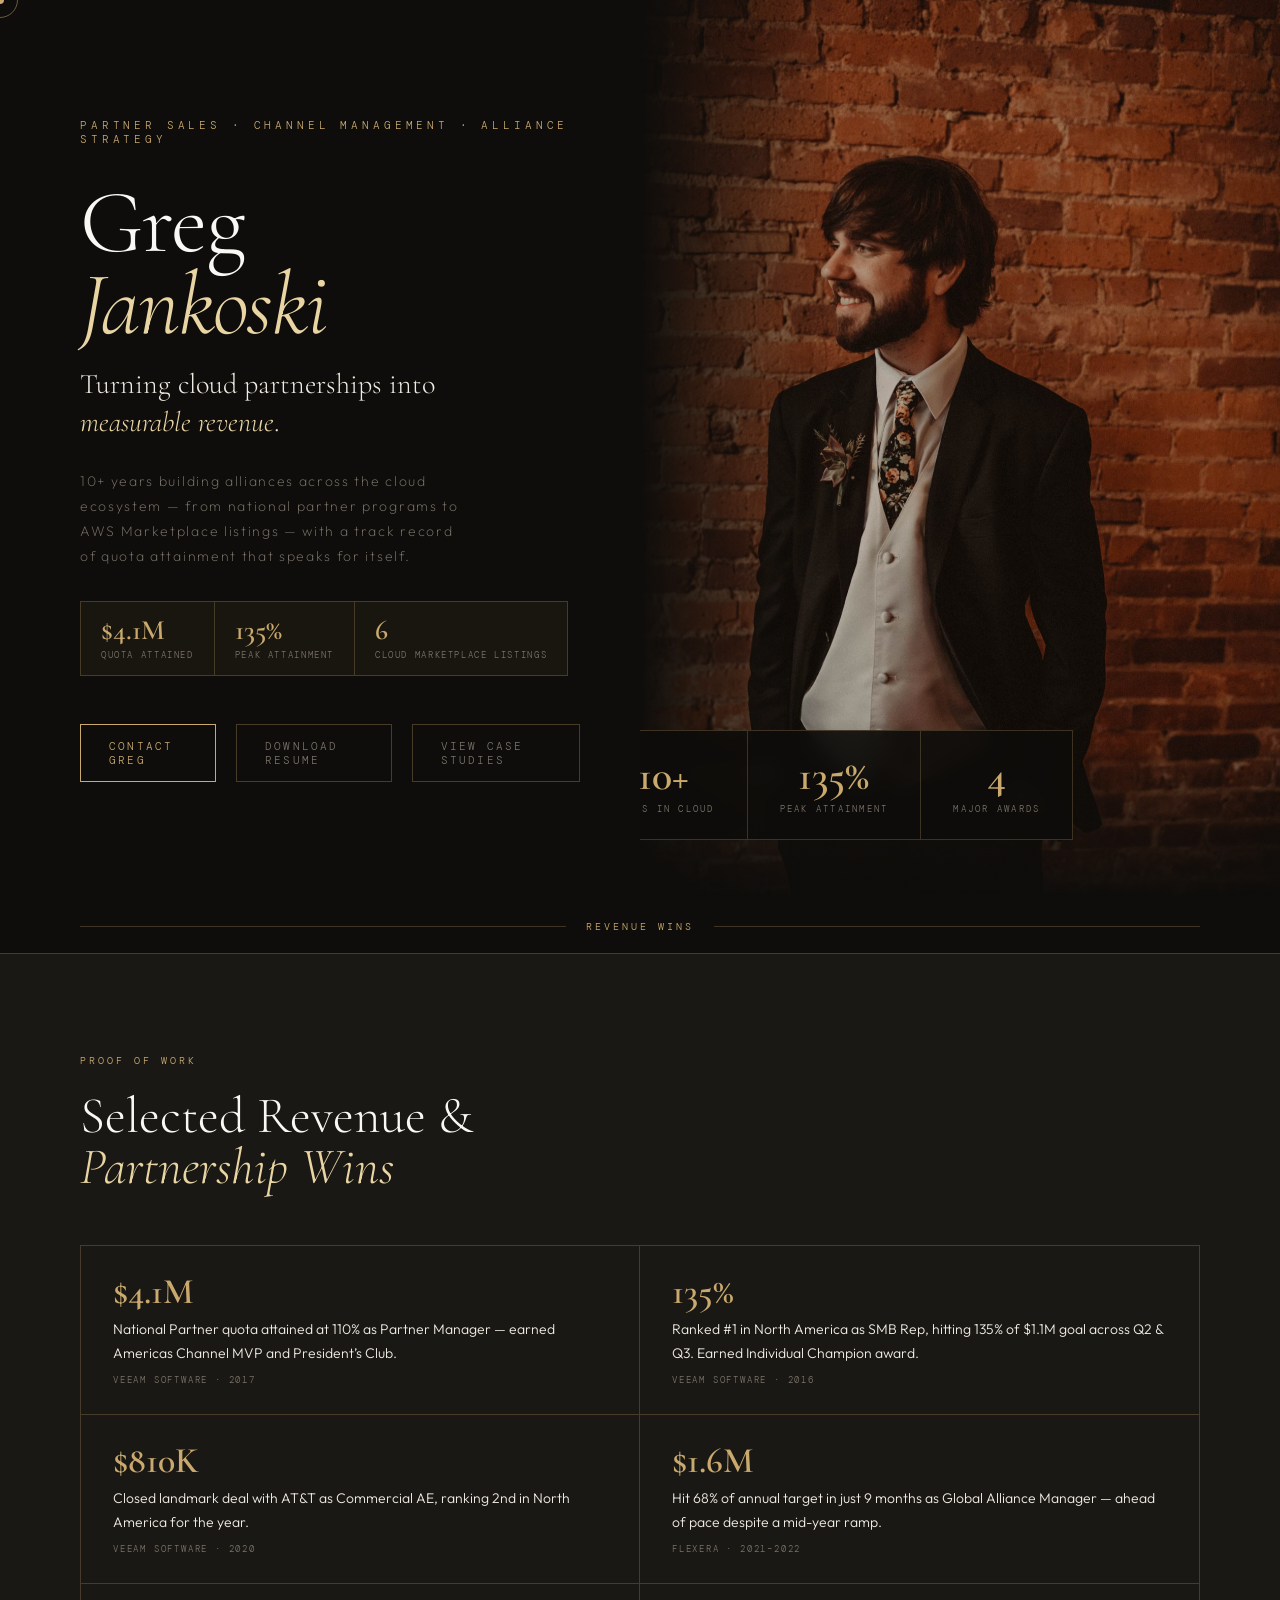
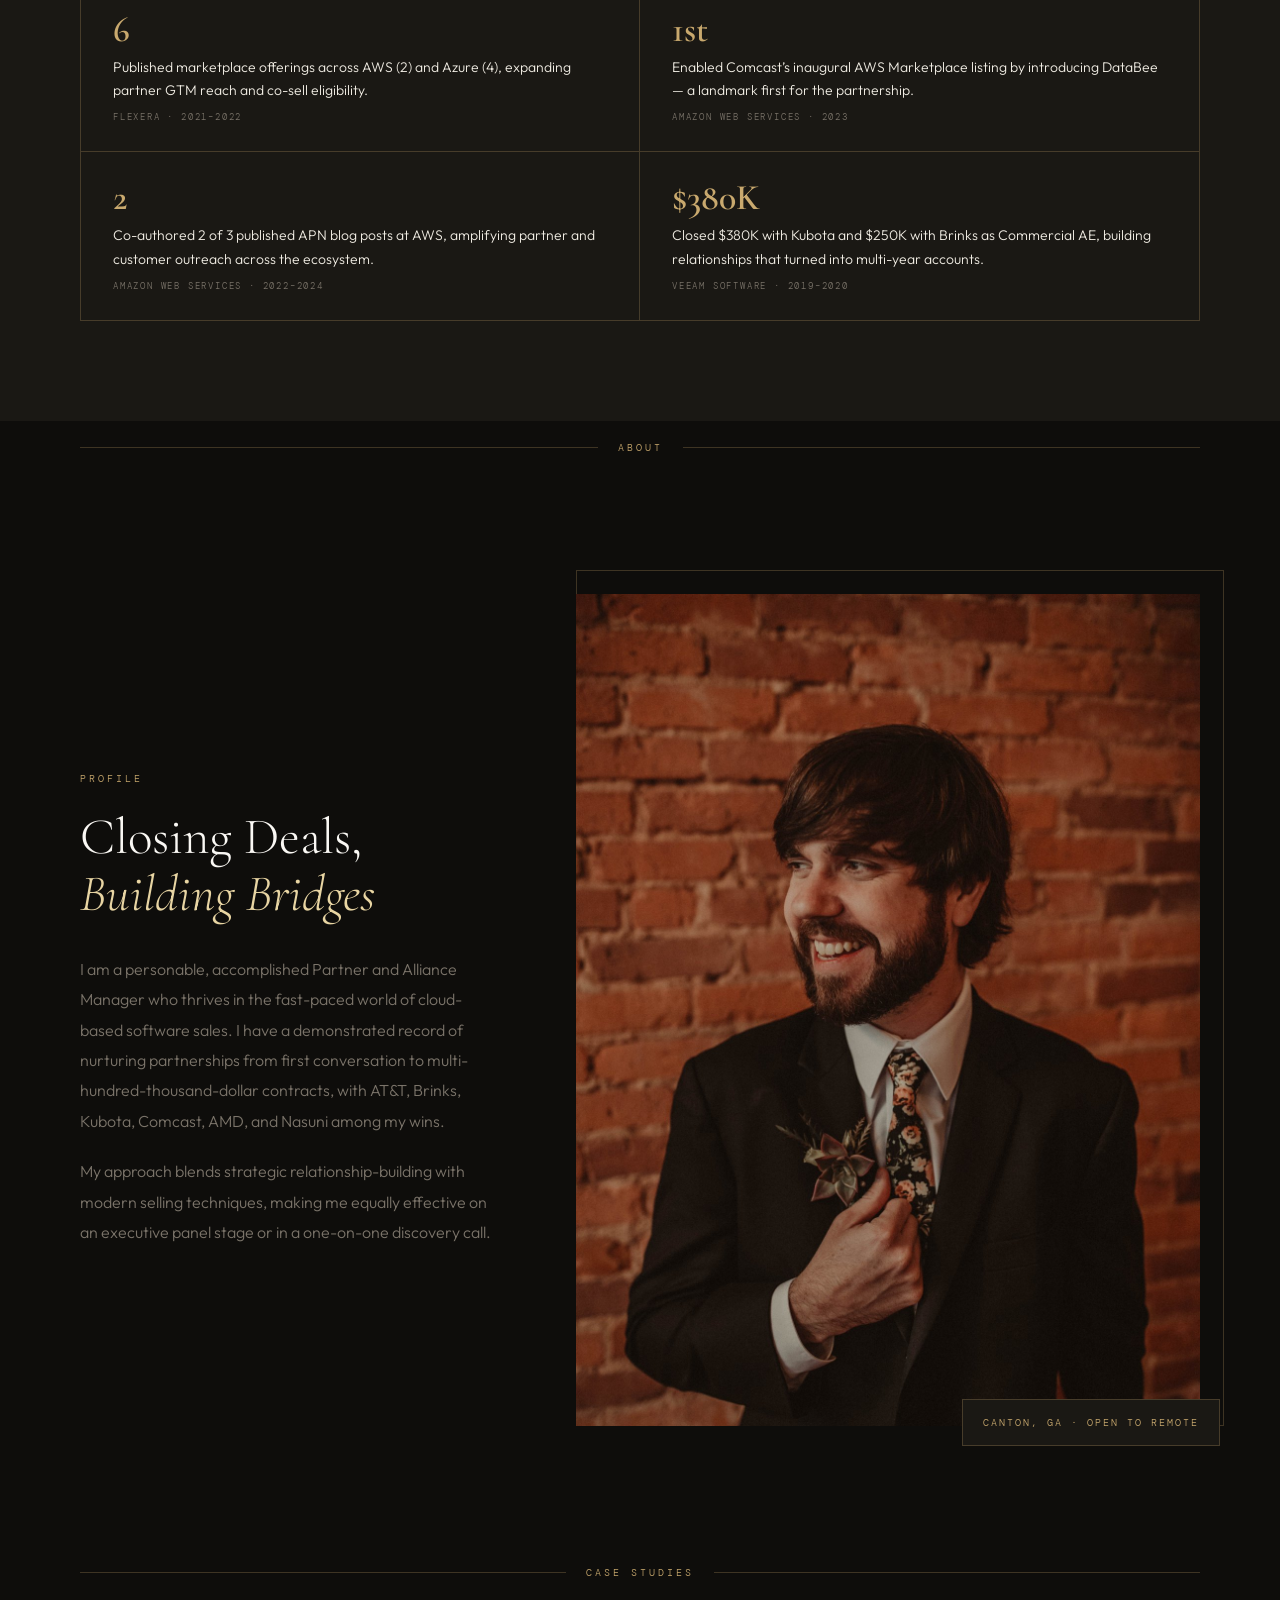
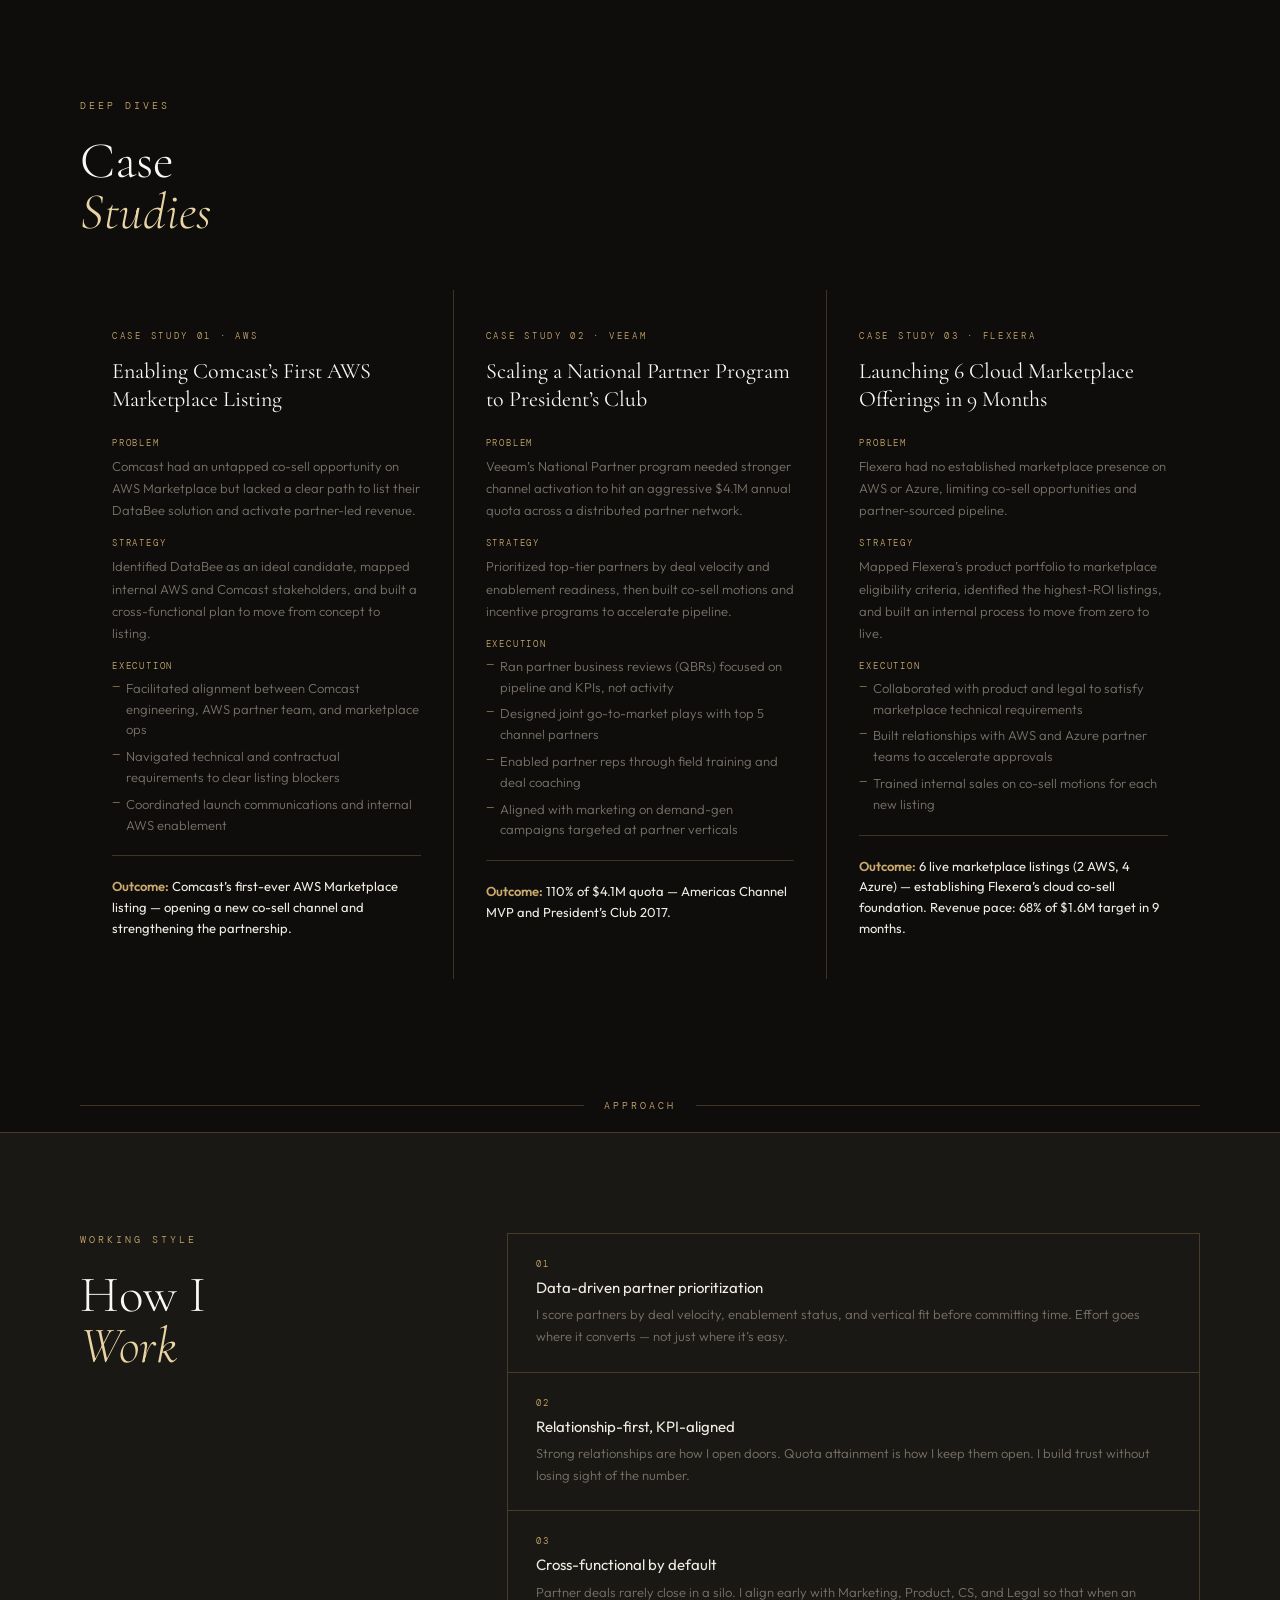
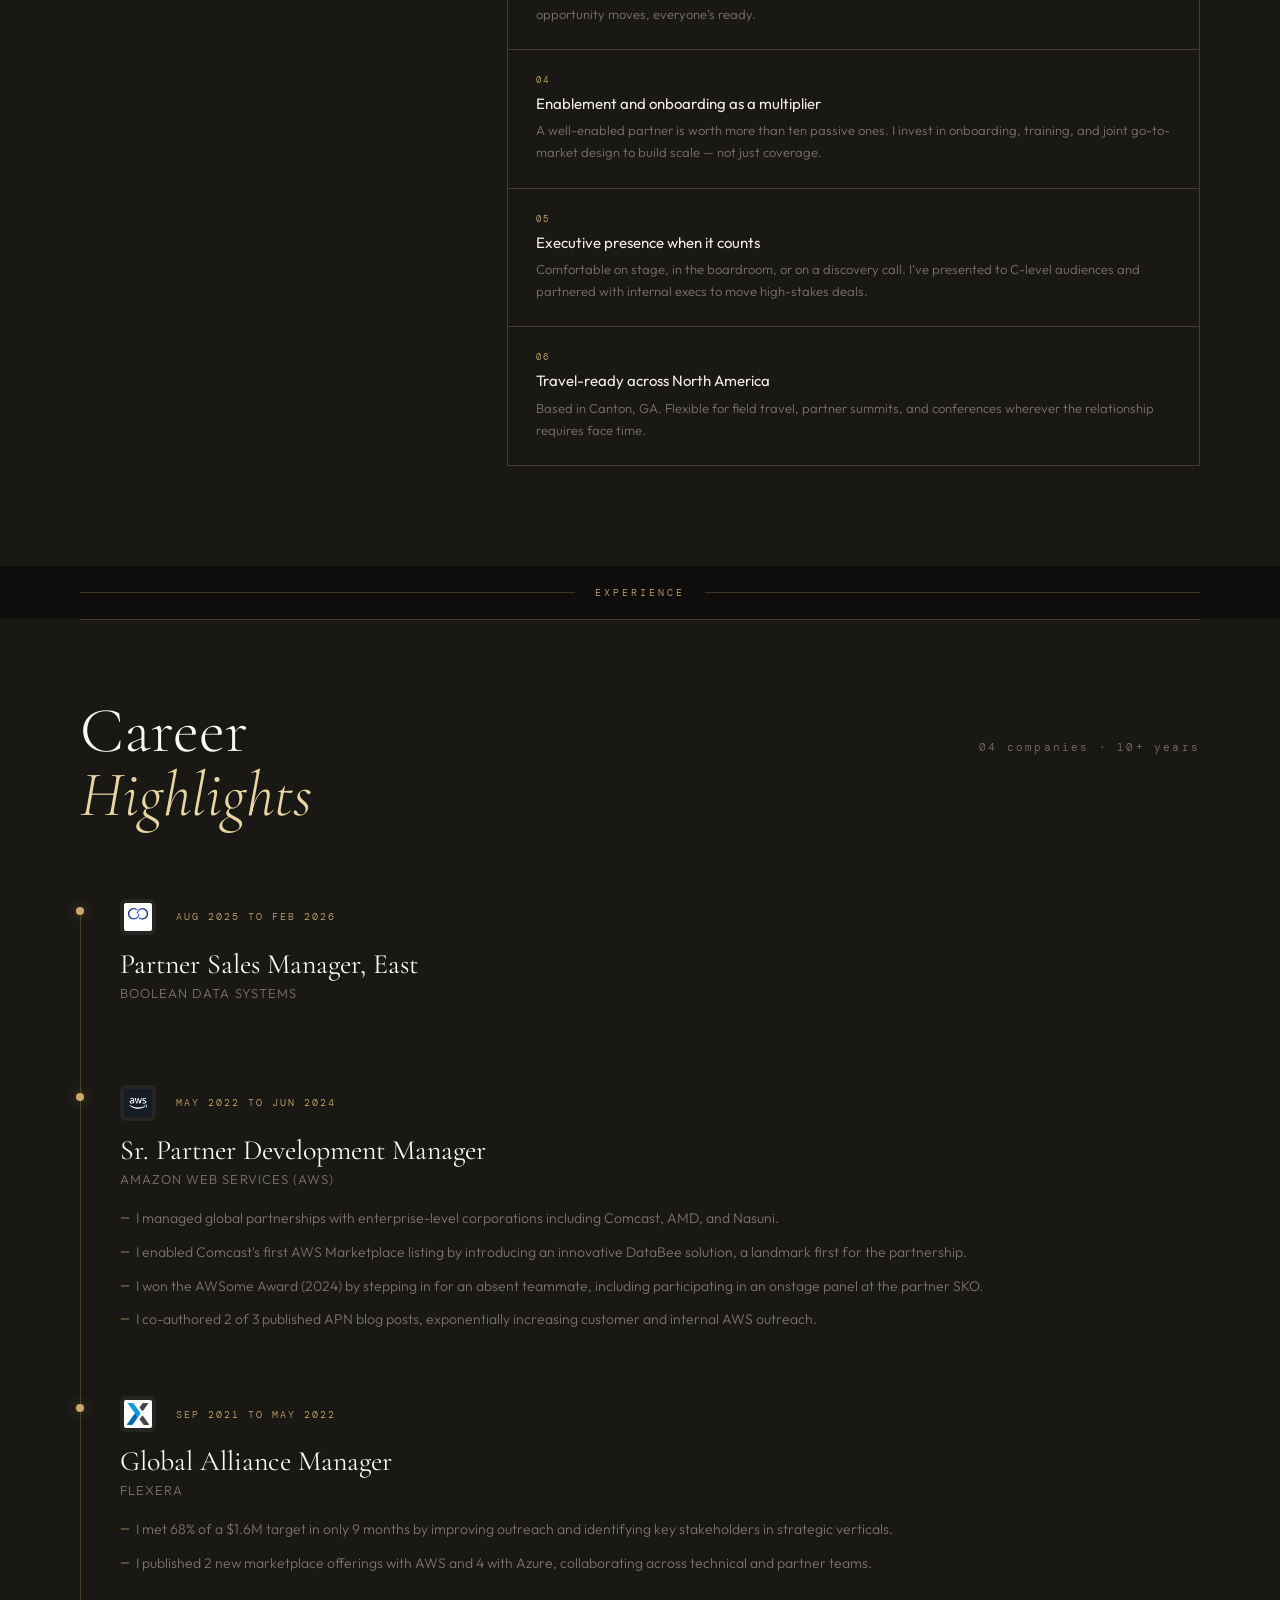
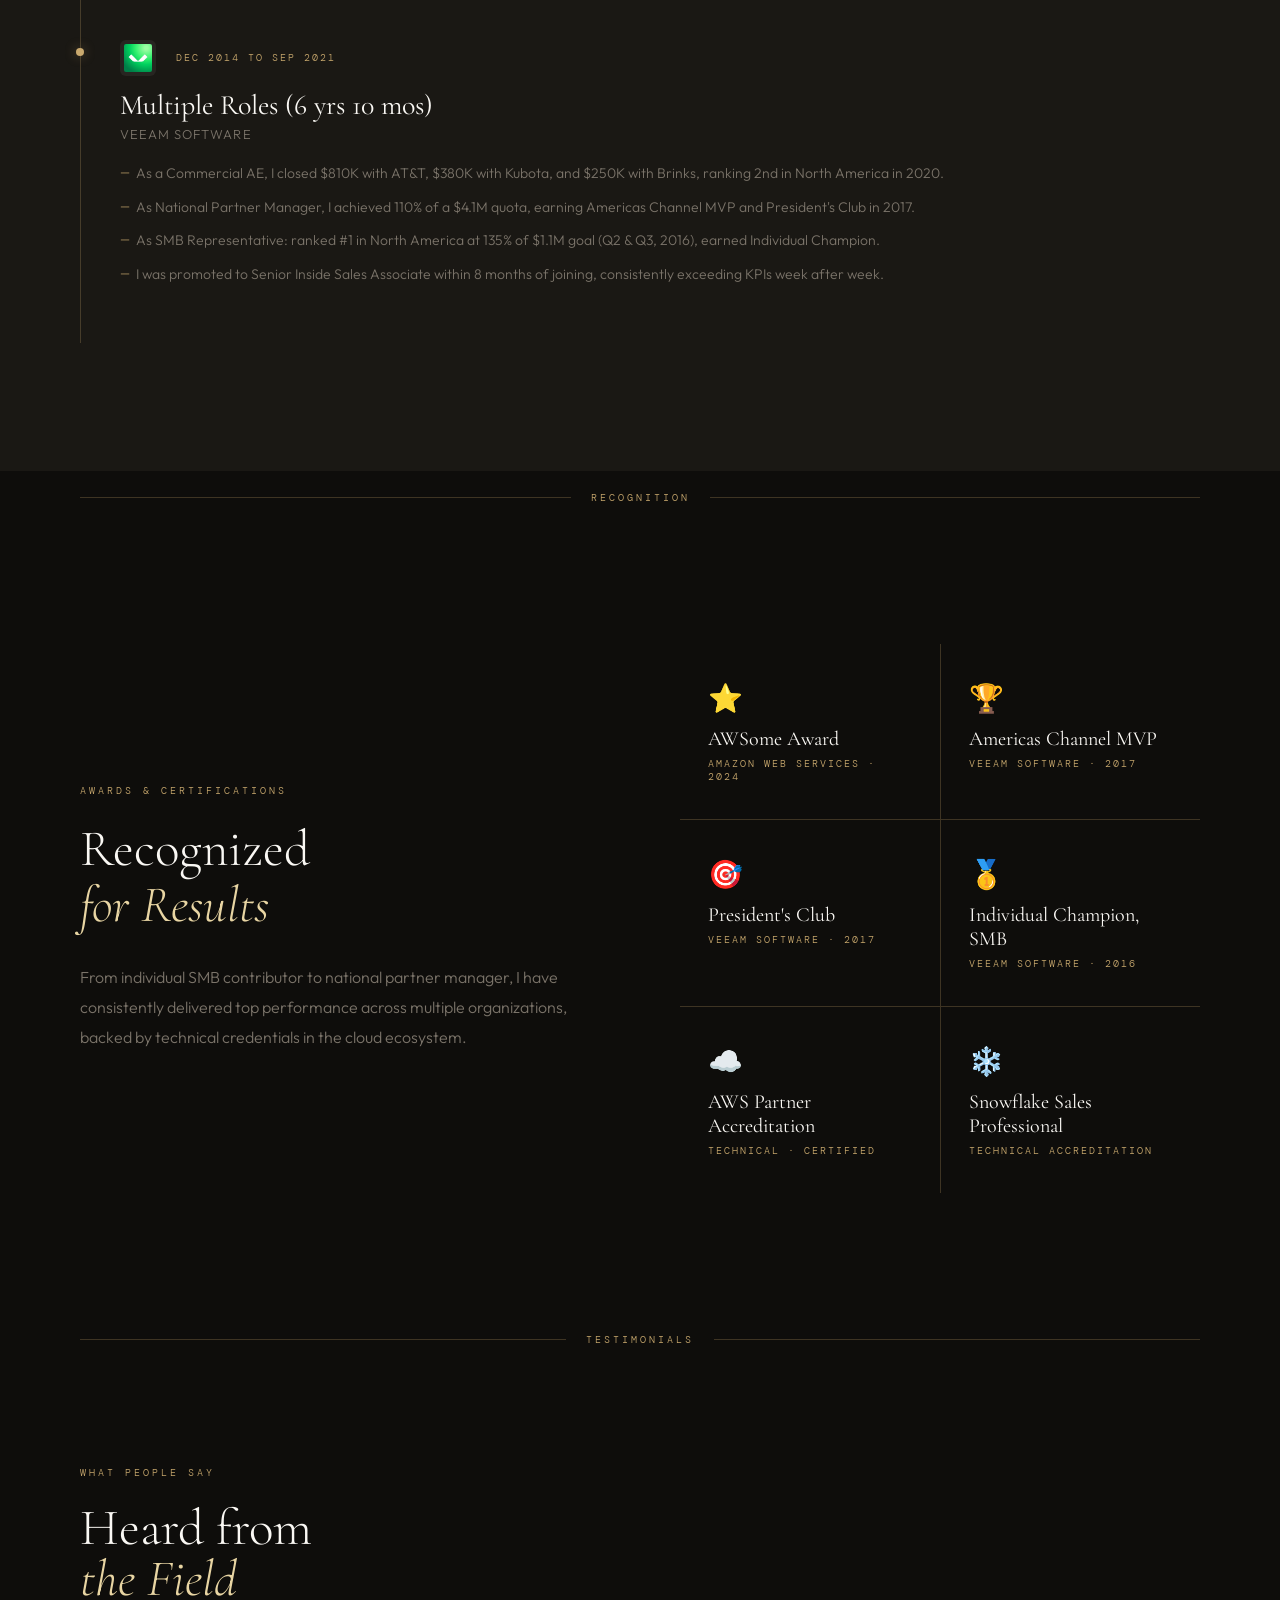
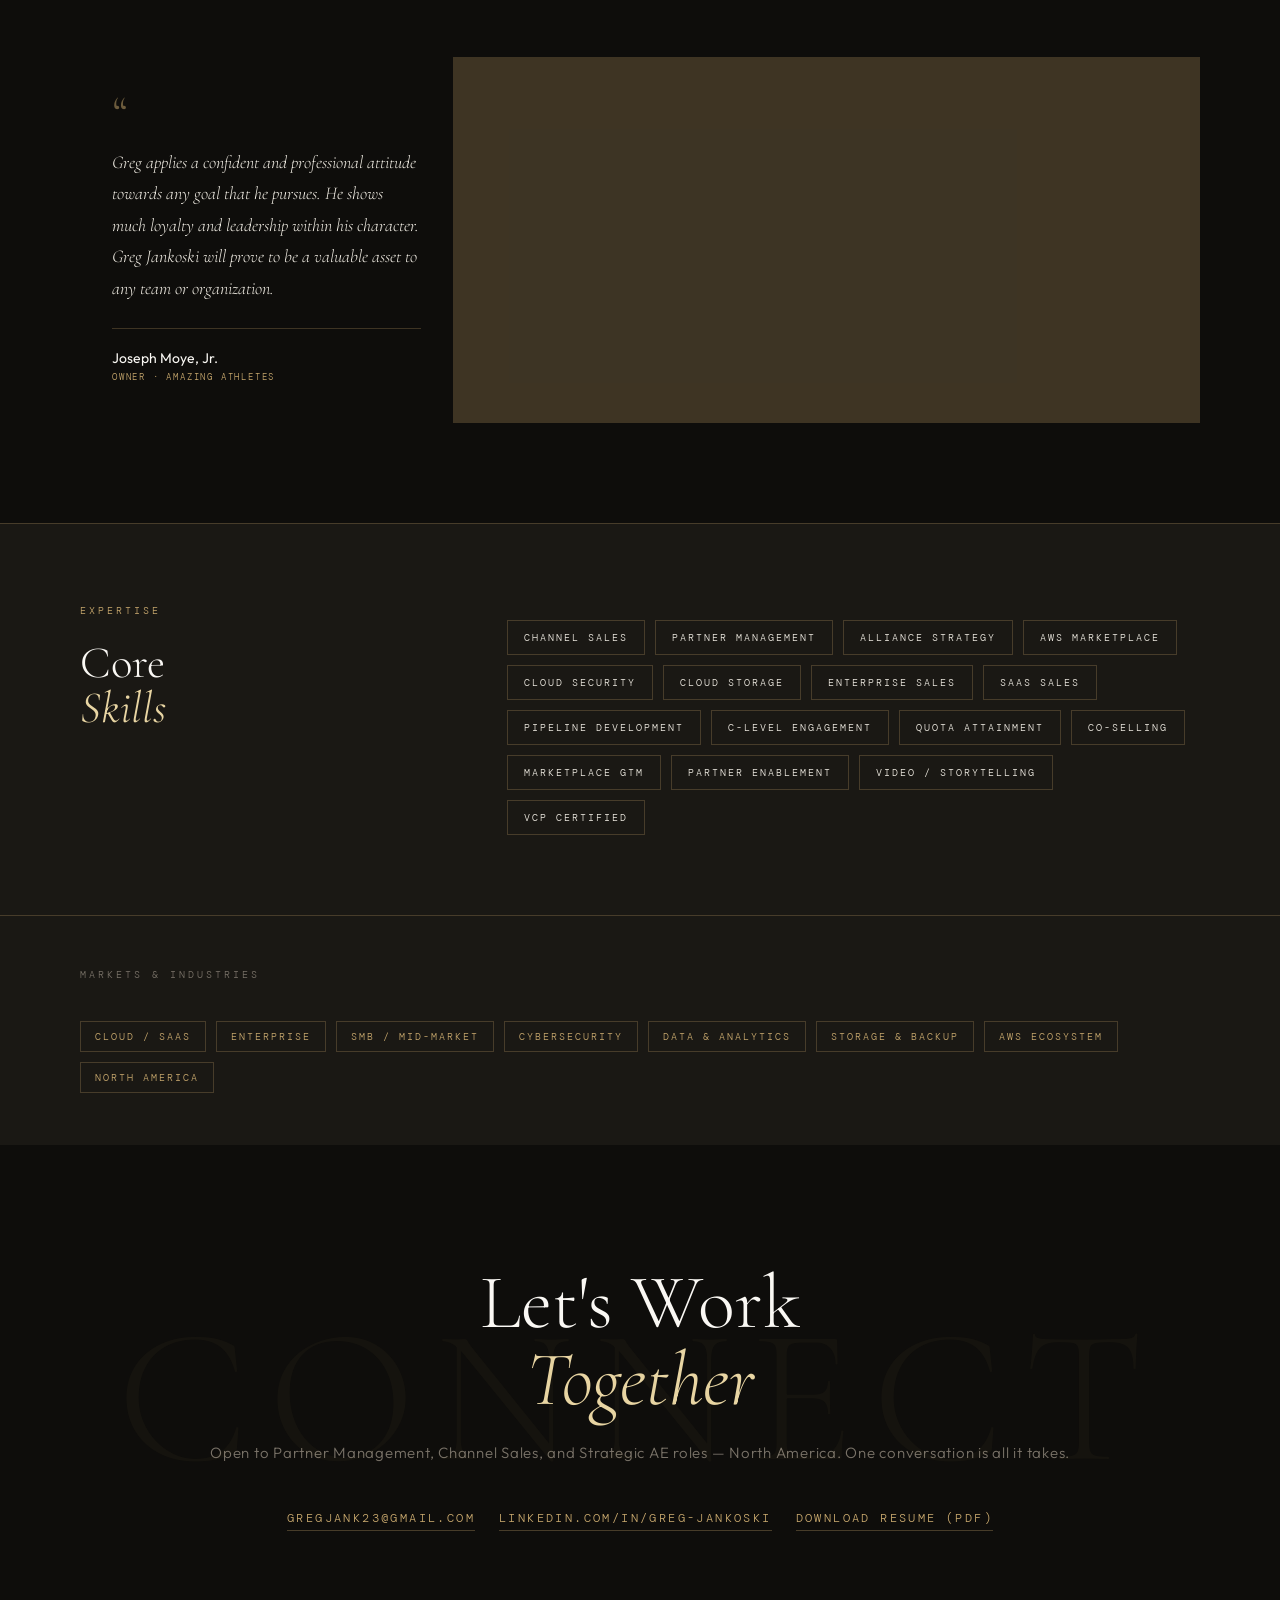
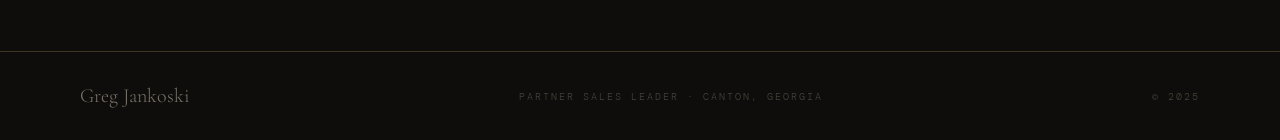
==== index.html @ 0d55b6e4 "font size adjust" ====
<!DOCTYPE html>
<html lang="en">
<head>
<meta charset="UTF-8">
<meta name="viewport" content="width=device-width, initial-scale=1.0">
<title>Greg Jankoski | Partner Sales Leader</title>
<link rel="preconnect" href="https://fonts.googleapis.com">
<link href="https://fonts.googleapis.com/css2?family=Cormorant+Garamond:ital,wght@0,300;0,400;0,600;1,300;1,400&family=DM+Mono:wght@300;400&family=Outfit:wght@200;300;400;600&display=swap" rel="stylesheet">
<style>
  *, *::before, *::after { box-sizing: border-box; margin: 0; padding: 0; }

  :root {
    --cream: #f0ece3;
    --warm-white: #faf8f4;
    --charcoal: #1a1814;
    --dark: #0e0d0b;
    --gold: #c9a96e;
    --gold-light: #e8d5a3;
    --rust: #8b4a2f;
    --muted: #7a7369;
    --border: rgba(201,169,110,0.25);
  }

  html { scroll-behavior: smooth; }

  body {
    background: var(--dark);
    color: var(--cream);
    font-family: 'Outfit', sans-serif;
    font-weight: 300;
    overflow-x: hidden;
    cursor: none;
  }

  /* Custom cursor */
  .cursor {
    width: 8px; height: 8px;
    background: var(--gold);
    border-radius: 50%;
    position: fixed;
    pointer-events: none;
    z-index: 9999;
    transform: translate(-50%, -50%);
    transition: transform 0.1s;
  }
  .cursor-ring {
    width: 36px; height: 36px;
    border: 1px solid rgba(201,169,110,0.5);
    border-radius: 50%;
    position: fixed;
    pointer-events: none;
    z-index: 9998;
    transform: translate(-50%, -50%);
    transition: all 0.15s ease;
  }

  /* ── HERO ── */
  .hero {
    min-height: 100vh;
    display: grid;
    grid-template-columns: 1fr 1fr;
    position: relative;
    overflow: hidden;
  }

  .hero-left {
    display: flex;
    flex-direction: column;
    justify-content: center;
    padding: 80px 60px 80px 80px;
    position: relative;
    z-index: 2;
  }

  .eyebrow {
    font-family: 'DM Mono', monospace;
    font-size: 11px;
    letter-spacing: 0.35em;
    text-transform: uppercase;
    color: var(--gold);
    margin-bottom: 36px;
    opacity: 0;
    animation: fadeUp 0.8s ease 0.2s forwards;
  }

  .hero-name {
    font-family: 'Cormorant Garamond', serif;
    font-size: clamp(64px, 7vw, 110px);
    font-weight: 300;
    line-height: 0.92;
    letter-spacing: -0.02em;
    color: var(--warm-white);
    opacity: 0;
    animation: fadeUp 0.8s ease 0.4s forwards;
  }
  .hero-name em {
    font-style: italic;
    color: var(--gold-light);
  }

  .hero-title {
    font-family: 'Outfit', sans-serif;
    font-size: 14px;
    font-weight: 200;
    letter-spacing: 0.12em;
    color: var(--muted);
    margin-top: 28px;
    line-height: 1.8;
    max-width: 380px;
    opacity: 0;
    animation: fadeUp 0.8s ease 0.6s forwards;
  }

  .hero-cta {
    display: flex;
    gap: 20px;
    margin-top: 48px;
    opacity: 0;
    animation: fadeUp 0.8s ease 0.8s forwards;
  }

  .btn {
    font-family: 'DM Mono', monospace;
    font-size: 11px;
    letter-spacing: 0.2em;
    text-transform: uppercase;
    text-decoration: none;
    padding: 14px 28px;
    border: 1px solid var(--gold);
    color: var(--gold);
    transition: all 0.3s ease;
    position: relative;
    overflow: hidden;
    cursor: none;
  }
  .btn::before {
    content: '';
    position: absolute;
    inset: 0;
    background: var(--gold);
    transform: translateX(-101%);
    transition: transform 0.3s ease;
    z-index: -1;
  }
  .btn:hover::before { transform: translateX(0); }
  .btn:hover { color: var(--dark); }

  .btn-ghost {
    border-color: rgba(201,169,110,0.3);
    color: var(--muted);
  }
  .btn-ghost:hover { color: var(--dark); border-color: var(--gold); }

  .hero-right {
    position: relative;
    overflow: hidden;
  }

  .hero-photo {
    position: absolute;
    inset: 0;
    width: 100%;
    height: 100%;
    object-fit: cover;
    object-position: center 30%;
    opacity: 0;
    animation: fadeIn 1.2s ease 0.3s forwards;
  }

  .hero-photo-overlay {
    position: absolute;
    inset: 0;
    background: linear-gradient(to right, var(--dark) 0%, transparent 30%),
                linear-gradient(to top, var(--dark) 0%, transparent 20%);
    z-index: 1;
  }

  .hero-stats {
    position: absolute;
    bottom: 60px;
    left: -60px;
    z-index: 2;
    display: flex;
    gap: 0;
  }

  .stat-block {
    background: rgba(14,13,11,0.9);
    border: 1px solid var(--border);
    padding: 24px 32px;
    text-align: center;
    backdrop-filter: blur(10px);
    opacity: 0;
    animation: fadeUp 0.8s ease 1s forwards;
  }
  .stat-block + .stat-block {
    border-left: none;
  }
  .stat-num {
    font-family: 'Cormorant Garamond', serif;
    font-size: 42px;
    font-weight: 600;
    color: var(--gold);
    line-height: 1;
  }
  .stat-label {
    font-family: 'DM Mono', monospace;
    font-size: 9px;
    letter-spacing: 0.25em;
    text-transform: uppercase;
    color: var(--muted);
    margin-top: 6px;
  }

  /* ── DIVIDER ── */
  .section-divider {
    display: flex;
    align-items: center;
    gap: 20px;
    padding: 0 80px;
    margin: 20px 0;
  }
  .divider-line { flex: 1; height: 1px; background: var(--border); }
  .divider-label {
    font-family: 'DM Mono', monospace;
    font-size: 10px;
    letter-spacing: 0.3em;
    text-transform: uppercase;
    color: var(--gold);
  }

  /* ── ABOUT ── */
  .about {
    padding: 120px 80px;
    display: grid;
    grid-template-columns: 1fr 1.5fr;
    gap: 80px;
    align-items: center;
  }

  .about-label {
    font-family: 'DM Mono', monospace;
    font-size: 10px;
    letter-spacing: 0.3em;
    text-transform: uppercase;
    color: var(--gold);
    margin-bottom: 24px;
  }

  .about-heading {
    font-family: 'Cormorant Garamond', serif;
    font-size: clamp(42px, 4vw, 64px);
    font-weight: 300;
    line-height: 1.1;
    color: var(--warm-white);
  }
  .about-heading em { font-style: italic; color: var(--gold-light); }

  .about-text {
    font-size: 16px;
    font-weight: 300;
    line-height: 1.9;
    color: var(--muted);
    max-width: 520px;
  }

  .about-photo-container {
    position: relative;
  }
  .about-photo {
    width: 100%;
    aspect-ratio: 3/4;
    object-fit: cover;
    object-position: center top;
    display: block;
  }
  .about-photo-frame {
    position: absolute;
    inset: -12px;
    border: 1px solid var(--border);
    transform: translate(12px, -12px);
    z-index: -1;
  }
  .about-photo-tag {
    position: absolute;
    bottom: -20px;
    right: -20px;
    background: var(--charcoal);
    border: 1px solid var(--border);
    padding: 16px 20px;
    font-family: 'DM Mono', monospace;
    font-size: 10px;
    letter-spacing: 0.2em;
    color: var(--gold);
    text-transform: uppercase;
  }

  /* ── EXPERIENCE ── */
  .experience {
    padding: 80px 80px 120px;
    background: var(--charcoal);
    position: relative;
  }
  .experience::before {
    content: '';
    position: absolute;
    top: 0; left: 80px; right: 80px;
    height: 1px;
    background: var(--border);
  }

  .exp-header {
    display: flex;
    align-items: baseline;
    justify-content: space-between;
    margin-bottom: 72px;
  }

  .section-title {
    font-family: 'Cormorant Garamond', serif;
    font-size: clamp(48px, 5vw, 80px);
    font-weight: 300;
    color: var(--warm-white);
    line-height: 1;
  }
  .section-title em { font-style: italic; color: var(--gold-light); }

  .exp-count {
    font-family: 'DM Mono', monospace;
    font-size: 11px;
    letter-spacing: 0.2em;
    color: var(--muted);
  }

  .timeline {
    position: relative;
    padding-left: 40px;
  }
  .timeline::before {
    content: '';
    position: absolute;
    left: 0; top: 8px; bottom: 8px;
    width: 1px;
    background: var(--border);
  }

  .timeline-item {
    position: relative;
    padding-bottom: 64px;
    opacity: 0;
    transform: translateY(20px);
    transition: opacity 0.6s ease, transform 0.6s ease;
  }
  .timeline-item.visible {
    opacity: 1;
    transform: translateY(0);
  }
  .timeline-item::before {
    content: '';
    position: absolute;
    left: -44px;
    top: 8px;
    width: 8px; height: 8px;
    border-radius: 50%;
    background: var(--gold);
    box-shadow: 0 0 12px rgba(201,169,110,0.4);
  }

  .timeline-meta {
    display: flex;
    align-items: center;
    gap: 20px;
    margin-bottom: 12px;
  }

  .company-logo {
    width: 36px; height: 36px;
    object-fit: contain;
    background: rgba(240,236,227,0.06);
    border-radius: 6px;
    padding: 4px;
  }

  .timeline-date {
    font-family: 'DM Mono', monospace;
    font-size: 10px;
    letter-spacing: 0.2em;
    color: var(--gold);
    text-transform: uppercase;
  }

  .timeline-role {
    font-family: 'Cormorant Garamond', serif;
    font-size: 28px;
    font-weight: 400;
    color: var(--warm-white);
    margin-bottom: 4px;
  }

  .timeline-company {
    font-size: 13px;
    font-weight: 300;
    letter-spacing: 0.08em;
    color: var(--muted);
    text-transform: uppercase;
    margin-bottom: 20px;
  }

  .timeline-achievements {
    list-style: none;
    display: flex;
    flex-direction: column;
    gap: 10px;
  }
  .timeline-achievements li {
    font-size: 14px;
    font-weight: 300;
    line-height: 1.7;
    color: var(--muted);
    padding-left: 16px;
    position: relative;
  }
  .timeline-achievements li::before {
    content: '—';
    position: absolute;
    left: 0;
    color: var(--gold);
    font-size: 12px;
  }

  /* ── AWARDS ── */
  .awards {
    padding: 120px 80px;
    display: grid;
    grid-template-columns: 1fr 1fr;
    gap: 80px;
    align-items: center;
  }

  .awards-grid {
    display: grid;
    grid-template-columns: 1fr 1fr;
    gap: 1px;
    background: var(--border);
  }
  .award-card {
    background: var(--dark);
    padding: 36px 28px;
    transition: background 0.3s ease;
  }
  .award-card:hover { background: var(--charcoal); }
  .award-icon {
    font-size: 28px;
    margin-bottom: 12px;
  }
  .award-name {
    font-family: 'Cormorant Garamond', serif;
    font-size: 20px;
    font-weight: 400;
    color: var(--warm-white);
    margin-bottom: 6px;
    line-height: 1.2;
  }
  .award-org {
    font-family: 'DM Mono', monospace;
    font-size: 10px;
    letter-spacing: 0.2em;
    color: var(--gold);
    text-transform: uppercase;
  }

  /* ── SKILLS ── */
  .skills {
    padding: 80px;
    background: var(--charcoal);
    border-top: 1px solid var(--border);
  }

  .skills-inner {
    display: grid;
    grid-template-columns: 1fr 2fr;
    gap: 80px;
    align-items: start;
  }

  .skill-tags {
    display: flex;
    flex-wrap: wrap;
    gap: 10px;
    margin-top: 16px;
  }
  .skill-tag {
    font-family: 'DM Mono', monospace;
    font-size: 10px;
    letter-spacing: 0.2em;
    text-transform: uppercase;
    color: var(--cream);
    border: 1px solid var(--border);
    padding: 10px 16px;
    transition: all 0.3s ease;
    cursor: none;
  }
  .skill-tag:hover {
    border-color: var(--gold);
    color: var(--gold);
    background: rgba(201,169,110,0.06);
  }

  /* ── CONTACT ── */
  .contact {
    padding: 120px 80px;
    text-align: center;
    position: relative;
    overflow: hidden;
  }
  .contact::before {
    content: 'CONNECT';
    position: absolute;
    top: 50%;
    left: 50%;
    transform: translate(-50%, -50%);
    font-family: 'Cormorant Garamond', serif;
    font-size: clamp(100px, 15vw, 200px);
    font-weight: 300;
    color: rgba(201,169,110,0.04);
    white-space: nowrap;
    letter-spacing: 0.1em;
    pointer-events: none;
  }

  .contact-heading {
    font-family: 'Cormorant Garamond', serif;
    font-size: clamp(48px, 6vw, 96px);
    font-weight: 300;
    line-height: 1;
    color: var(--warm-white);
    margin-bottom: 24px;
  }
  .contact-heading em { font-style: italic; color: var(--gold-light); }

  .contact-sub {
    font-size: 15px;
    font-weight: 300;
    color: var(--muted);
    margin-bottom: 48px;
    letter-spacing: 0.05em;
  }

  .contact-links {
    display: flex;
    justify-content: center;
    gap: 24px;
    flex-wrap: wrap;
  }

  .contact-link {
    font-family: 'DM Mono', monospace;
    font-size: 12px;
    letter-spacing: 0.2em;
    text-transform: uppercase;
    color: var(--gold);
    text-decoration: none;
    border-bottom: 1px solid rgba(201,169,110,0.3);
    padding-bottom: 4px;
    transition: border-color 0.3s;
    cursor: none;
  }
  .contact-link:hover { border-color: var(--gold); }

  /* ── FOOTER ── */
  footer {
    padding: 32px 80px;
    border-top: 1px solid var(--border);
    display: flex;
    justify-content: space-between;
    align-items: center;
  }
  .footer-name {
    font-family: 'Cormorant Garamond', serif;
    font-size: 20px;
    font-weight: 300;
    color: var(--muted);
  }
  .footer-mono {
    font-family: 'DM Mono', monospace;
    font-size: 10px;
    letter-spacing: 0.2em;
    color: rgba(122,115,105,0.5);
    text-transform: uppercase;
  }

  /* ── ANIMATIONS ── */
  @keyframes fadeUp {
    from { opacity: 0; transform: translateY(24px); }
    to { opacity: 1; transform: translateY(0); }
  }
  @keyframes fadeIn {
    from { opacity: 0; }
    to { opacity: 1; }
  }

  @media (max-width: 900px) {
    .hero { grid-template-columns: 1fr; min-height: auto; }
    .hero-right { height: 60vh; }
    .hero-left { padding: 60px 40px; }
    .hero-stats { left: 40px; bottom: 40px; }
    .about, .awards { grid-template-columns: 1fr; padding: 80px 40px; gap: 40px; }
    .experience, .skills { padding: 60px 40px; }
    .contact { padding: 80px 40px; }
    footer { padding: 24px 40px; flex-direction: column; gap: 12px; text-align: center; }
    .section-divider { padding: 0 40px; }
    .skills-inner { grid-template-columns: 1fr; gap: 40px; }
  }

  /* ── HERO TAGLINE ── */
  .hero-tagline {
    font-family: 'Cormorant Garamond', serif;
    font-size: clamp(20px, 2.2vw, 30px);
    font-weight: 300;
    line-height: 1.35;
    color: var(--cream);
    margin-top: 18px;
    max-width: 440px;
    opacity: 0;
    animation: fadeUp 0.8s ease 0.55s forwards;
  }
  .hero-tagline em { font-style: italic; color: var(--gold-light); }

  /* ── IMPACT CHIPS ── */
  .impact-chips {
    display: flex;
    gap: 0;
    flex-wrap: wrap;
    margin-top: 32px;
    opacity: 0;
    animation: fadeUp 0.8s ease 0.72s forwards;
  }
  .impact-chip {
    background: rgba(201,169,110,0.06);
    border: 1px solid var(--border);
    border-right: none;
    padding: 14px 20px;
    min-width: 110px;
  }
  .impact-chip:last-child { border-right: 1px solid var(--border); }
  .impact-chip-num {
    font-family: 'Cormorant Garamond', serif;
    font-size: 28px;
    font-weight: 600;
    color: var(--gold);
    line-height: 1;
    display: block;
  }
  .impact-chip-label {
    font-family: 'DM Mono', monospace;
    font-size: 9px;
    letter-spacing: 0.18em;
    text-transform: uppercase;
    color: var(--muted);
    margin-top: 5px;
    display: block;
  }

  /* ── WINS ── */
  .wins {
    padding: 100px 80px;
    background: var(--charcoal);
    border-top: 1px solid var(--border);
  }
  .wins-header { margin-bottom: 52px; }
  .wins-list {
    list-style: none;
    display: grid;
    grid-template-columns: 1fr 1fr;
    gap: 0;
    border: 1px solid var(--border);
  }
  .win-item {
    padding: 28px 32px;
    border-bottom: 1px solid var(--border);
    border-right: 1px solid var(--border);
    transition: background 0.3s ease;
  }
  .win-item:hover { background: rgba(201,169,110,0.04); }
  .win-item:nth-child(even) { border-right: none; }
  .win-item:nth-last-child(-n+2):nth-child(odd),
  .win-item:nth-last-child(-n+2):nth-child(even) { border-bottom: none; }
  .win-metric {
    font-family: 'Cormorant Garamond', serif;
    font-size: 36px;
    font-weight: 600;
    color: var(--gold);
    line-height: 1;
    margin-bottom: 8px;
  }
  .win-desc {
    font-size: 14px;
    font-weight: 300;
    line-height: 1.7;
    color: var(--cream);
  }
  .win-context {
    font-family: 'DM Mono', monospace;
    font-size: 9px;
    letter-spacing: 0.2em;
    text-transform: uppercase;
    color: var(--muted);
    margin-top: 8px;
  }

  /* ── CASE STUDIES ── */
  .case-studies { padding: 100px 80px; }
  .case-studies-grid {
    display: grid;
    grid-template-columns: repeat(3, 1fr);
    gap: 1px;
    background: var(--border);
    margin-top: 52px;
  }
  .case-study-card {
    background: var(--dark);
    padding: 40px 32px;
    transition: background 0.3s ease;
  }
  .case-study-card:hover { background: var(--charcoal); }
  .cs-tag {
    font-family: 'DM Mono', monospace;
    font-size: 9px;
    letter-spacing: 0.3em;
    text-transform: uppercase;
    color: var(--gold);
    margin-bottom: 16px;
  }
  .cs-title {
    font-family: 'Cormorant Garamond', serif;
    font-size: 22px;
    font-weight: 400;
    color: var(--warm-white);
    line-height: 1.25;
    margin-bottom: 24px;
  }
  .cs-block { margin-bottom: 16px; }
  .cs-block-label {
    font-family: 'DM Mono', monospace;
    font-size: 9px;
    letter-spacing: 0.2em;
    text-transform: uppercase;
    color: var(--gold);
    margin-bottom: 6px;
  }
  .cs-block-text {
    font-size: 13px;
    font-weight: 300;
    line-height: 1.7;
    color: var(--muted);
  }
  .cs-block-list {
    list-style: none;
    display: flex;
    flex-direction: column;
    gap: 6px;
  }
  .cs-block-list li {
    font-size: 13px;
    font-weight: 300;
    line-height: 1.6;
    color: var(--muted);
    padding-left: 14px;
    position: relative;
  }
  .cs-block-list li::before {
    content: '—';
    position: absolute;
    left: 0;
    color: var(--gold);
    font-size: 10px;
  }
  .cs-outcome {
    margin-top: 20px;
    padding-top: 20px;
    border-top: 1px solid var(--border);
    font-size: 13px;
    font-weight: 400;
    color: var(--cream);
    line-height: 1.6;
  }
  .cs-outcome strong { color: var(--gold); font-weight: 600; }

  /* ── HOW I WORK ── */
  .how-i-work {
    padding: 100px 80px;
    background: var(--charcoal);
    border-top: 1px solid var(--border);
  }
  .hiw-inner {
    display: grid;
    grid-template-columns: 1fr 2fr;
    gap: 80px;
    align-items: start;
  }
  .hiw-list {
    list-style: none;
    display: flex;
    flex-direction: column;
    gap: 0;
    border: 1px solid var(--border);
  }
  .hiw-item {
    padding: 24px 28px;
    border-bottom: 1px solid var(--border);
    transition: background 0.3s ease;
  }
  .hiw-item:last-child { border-bottom: none; }
  .hiw-item:hover { background: rgba(201,169,110,0.04); }
  .hiw-item-num {
    font-family: 'DM Mono', monospace;
    font-size: 9px;
    letter-spacing: 0.25em;
    color: var(--gold);
    margin-bottom: 8px;
  }
  .hiw-item-title {
    font-size: 15px;
    font-weight: 400;
    color: var(--cream);
    margin-bottom: 6px;
    line-height: 1.3;
  }
  .hiw-item-desc {
    font-size: 13px;
    font-weight: 300;
    line-height: 1.7;
    color: var(--muted);
  }

  /* ── TESTIMONIALS ── */
  .testimonials { padding: 100px 80px; }
  .testimonials-grid {
    display: grid;
    grid-template-columns: repeat(auto-fill, minmax(300px, 1fr));
    gap: 1px;
    background: var(--border);
    margin-top: 52px;
  }
  .testimonial-card { background: var(--dark); padding: 40px 32px; }
  .testimonial-mark {
    font-family: 'Cormorant Garamond', serif;
    font-size: 48px;
    font-weight: 300;
    color: var(--gold);
    line-height: 0.7;
    margin-bottom: 16px;
    opacity: 0.5;
  }
  .testimonial-quote {
    font-family: 'Cormorant Garamond', serif;
    font-size: 18px;
    font-weight: 300;
    font-style: italic;
    line-height: 1.75;
    color: var(--cream);
    margin-bottom: 24px;
  }
  .testimonial-attr { border-top: 1px solid var(--border); padding-top: 20px; }
  .testimonial-name {
    font-size: 14px;
    font-weight: 400;
    color: var(--warm-white);
    margin-bottom: 4px;
  }
  .testimonial-role {
    font-family: 'DM Mono', monospace;
    font-size: 9px;
    letter-spacing: 0.2em;
    text-transform: uppercase;
    color: var(--gold);
  }

  /* ── MARKETS ── */
  .markets {
    padding: 52px 80px;
    border-top: 1px solid var(--border);
    background: var(--charcoal);
  }
  .markets-inner {
    display: flex;
    align-items: center;
    gap: 40px;
    flex-wrap: wrap;
  }
  .markets-label {
    font-family: 'DM Mono', monospace;
    font-size: 10px;
    letter-spacing: 0.3em;
    text-transform: uppercase;
    color: var(--muted);
    white-space: nowrap;
  }
  .markets-tags { display: flex; flex-wrap: wrap; gap: 10px; }
  .market-tag {
    font-family: 'DM Mono', monospace;
    font-size: 10px;
    letter-spacing: 0.2em;
    text-transform: uppercase;
    color: var(--gold);
    border: 1px solid var(--border);
    padding: 8px 14px;
    transition: all 0.3s ease;
  }
  .market-tag:hover {
    border-color: var(--gold);
    background: rgba(201,169,110,0.06);
  }

  /* ── BOTTOM CTA ── */
  .cta-bottom {
    padding: 100px 80px;
    text-align: center;
    border-top: 1px solid var(--border);
    position: relative;
    overflow: hidden;
  }
  .cta-bottom::before {
    content: 'HIRE';
    position: absolute;
    top: 50%; left: 50%;
    transform: translate(-50%, -50%);
    font-family: 'Cormorant Garamond', serif;
    font-size: clamp(80px, 14vw, 180px);
    font-weight: 300;
    color: rgba(201,169,110,0.03);
    white-space: nowrap;
    letter-spacing: 0.2em;
    pointer-events: none;
  }
  .cta-bottom-avail {
    font-family: 'DM Mono', monospace;
    font-size: 10px;
    letter-spacing: 0.3em;
    text-transform: uppercase;
    color: var(--gold);
    margin-bottom: 20px;
  }
  .cta-bottom-heading {
    font-family: 'Cormorant Garamond', serif;
    font-size: clamp(36px, 4.5vw, 64px);
    font-weight: 300;
    line-height: 1.1;
    color: var(--warm-white);
    margin-bottom: 16px;
  }
  .cta-bottom-heading em { font-style: italic; color: var(--gold-light); }
  .cta-bottom-roles {
    font-size: 14px;
    font-weight: 300;
    color: var(--muted);
    margin-bottom: 44px;
    letter-spacing: 0.05em;
    max-width: 560px;
    margin-left: auto;
    margin-right: auto;
  }
  .cta-bottom-links {
    display: flex;
    justify-content: center;
    gap: 16px;
    flex-wrap: wrap;
  }

  @media (max-width: 900px) {
    .hero { grid-template-columns: 1fr; min-height: auto; }
    .hero-right { height: 60vh; }
    .hero-left { padding: 60px 40px; }
    .hero-stats { left: 40px; bottom: 40px; }
    .about, .awards { grid-template-columns: 1fr; padding: 80px 40px; gap: 40px; }
    .experience, .skills { padding: 60px 40px; }
    .contact { padding: 80px 40px; }
    footer { padding: 24px 40px; flex-direction: column; gap: 12px; text-align: center; }
    .section-divider { padding: 0 40px; }
    .skills-inner { grid-template-columns: 1fr; gap: 40px; }
    .impact-chips { flex-wrap: wrap; }
    .wins { padding: 60px 40px; }
    .wins-list { grid-template-columns: 1fr; }
    .win-item { border-right: none !important; }
    .case-studies { padding: 60px 40px; }
    .case-studies-grid { grid-template-columns: 1fr; }
    .how-i-work { padding: 60px 40px; }
    .hiw-inner { grid-template-columns: 1fr; gap: 40px; }
    .testimonials { padding: 60px 40px; }
    .testimonials-grid { grid-template-columns: 1fr; }
    .markets { padding: 40px; }
    .markets-inner { flex-direction: column; align-items: flex-start; gap: 20px; }
    .cta-bottom { padding: 60px 40px; }
  }

  @media (max-width: 600px) {
    .hero-left { padding: 48px 24px 40px; }
    .eyebrow {
      white-space: normal;
      letter-spacing: 0.18em;
      font-size: 12px;
      line-height: 1.6;
    }
    .hero-tagline {
      font-size: clamp(18px, 5vw, 24px);
      max-width: 100%;
    }
    .hero-title { max-width: 100%; font-size: 14px; }
    .hero-cta {
      flex-direction: column;
      align-items: flex-start;
      gap: 12px;
    }
    .btn {
      font-size: 12px;
      padding: 12px 22px;
      width: 100%;
      text-align: center;
    }
    .impact-chips { gap: 0; }
    .impact-chip { padding: 12px 16px; min-width: 0; flex: 1; }
    .hero-stats { left: 24px; bottom: 24px; }
    .stat-block { padding: 16px 20px; }
    .stat-num { font-size: 32px; }
    .about, .awards { padding: 60px 24px; }
    .experience, .skills { padding: 48px 24px; }
    .wins { padding: 48px 24px; }
    .case-studies { padding: 48px 24px; }
    .how-i-work { padding: 48px 24px; }
    .testimonials { padding: 48px 24px; }
    .markets { padding: 32px 24px; }
    .contact { padding: 60px 24px; }
    .cta-bottom { padding: 48px 24px; }
    footer { padding: 20px 24px; }
    .section-divider { padding: 0 24px; }
  }

  @media (prefers-reduced-motion: reduce) {
    *, *::before, *::after {
      animation-duration: 0.01ms !important;
      transition-duration: 0.01ms !important;
    }
    .hero-tagline, .impact-chips { opacity: 1; }
  }
</style>
</head>
<body>

<div class="cursor" id="cursor"></div>
<div class="cursor-ring" id="cursor-ring"></div>

<!-- ── HERO ── -->
<section class="hero">
  <div class="hero-left">
    <div class="eyebrow">Partner Sales · Channel Management · Alliance Strategy</div>
    <h1 class="hero-name">
      Greg<br><em>Jankoski</em>
    </h1>
    <p class="hero-tagline">Turning cloud partnerships into <em>measurable revenue</em>.</p>
    <p class="hero-title">
      10+ years building alliances across the cloud ecosystem — from national partner programs to AWS Marketplace listings — with a track record of quota attainment that speaks for itself.
    </p>
    <div class="impact-chips">
      <div class="impact-chip">
        <span class="impact-chip-num">$4.1M</span>
        <span class="impact-chip-label">Quota Attained</span>
      </div>
      <div class="impact-chip">
        <span class="impact-chip-num">135%</span>
        <span class="impact-chip-label">Peak Attainment</span>
      </div>
      <div class="impact-chip">
        <span class="impact-chip-num">6</span>
        <span class="impact-chip-label">Cloud Marketplace Listings</span>
      </div>
    </div>
    <div class="hero-cta">
      <a href="mailto:gregjank23@gmail.com" class="btn">Contact Greg</a>
      <a href="resume.pdf" download class="btn btn-ghost">Download Resume</a>
      <a href="#case-studies" class="btn btn-ghost">View Case Studies</a>
    </div>
  </div>

  <div class="hero-right">
    <img src="[data-uri]" alt="Greg Jankoski" class="hero-photo">
    <div class="hero-photo-overlay"></div>
    <div class="hero-stats">
      <div class="stat-block">
        <div class="stat-num">10+</div>
        <div class="stat-label">Years in Cloud</div>
      </div>
      <div class="stat-block">
        <div class="stat-num">135%</div>
        <div class="stat-label">Peak Attainment</div>
      </div>
      <div class="stat-block">
        <div class="stat-num">4</div>
        <div class="stat-label">Major Awards</div>
      </div>
    </div>
  </div>
</section>

<div class="section-divider">
  <div class="divider-line"></div>
  <div class="divider-label">Revenue Wins</div>
  <div class="divider-line"></div>
</div>

<!-- ── WINS ── -->
<section class="wins">
  <div class="wins-header">
    <div class="about-label">Proof of Work</div>
    <h2 class="section-title" style="font-size: clamp(40px,4vw,64px);">Selected Revenue &amp;<br><em>Partnership Wins</em></h2>
  </div>
  <ul class="wins-list">
    <li class="win-item">
      <div class="win-metric">$4.1M</div>
      <div class="win-desc">National Partner quota attained at 110% as Partner Manager — earned Americas Channel MVP and President’s Club.</div>
      <div class="win-context">Veeam Software · 2017</div>
    </li>
    <li class="win-item">
      <div class="win-metric">135%</div>
      <div class="win-desc">Ranked #1 in North America as SMB Rep, hitting 135% of $1.1M goal across Q2 &amp; Q3. Earned Individual Champion award.</div>
      <div class="win-context">Veeam Software · 2016</div>
    </li>
    <li class="win-item">
      <div class="win-metric">$810K</div>
      <div class="win-desc">Closed landmark deal with AT&amp;T as Commercial AE, ranking 2nd in North America for the year.</div>
      <div class="win-context">Veeam Software · 2020</div>
    </li>
    <li class="win-item">
      <div class="win-metric">$1.6M</div>
      <div class="win-desc">Hit 68% of annual target in just 9 months as Global Alliance Manager — ahead of pace despite a mid-year ramp.</div>
      <div class="win-context">Flexera · 2021–2022</div>
    </li>
    <li class="win-item">
      <div class="win-metric">6</div>
      <div class="win-desc">Published marketplace offerings across AWS (2) and Azure (4), expanding partner GTM reach and co-sell eligibility.</div>
      <div class="win-context">Flexera · 2021–2022</div>
    </li>
    <li class="win-item">
      <div class="win-metric">1st</div>
      <div class="win-desc">Enabled Comcast’s inaugural AWS Marketplace listing by introducing DataBee — a landmark first for the partnership.</div>
      <div class="win-context">Amazon Web Services · 2023</div>
    </li>
    <li class="win-item">
      <div class="win-metric">2</div>
      <div class="win-desc">Co-authored 2 of 3 published APN blog posts at AWS, amplifying partner and customer outreach across the ecosystem.</div>
      <div class="win-context">Amazon Web Services · 2022–2024</div>
    </li>
    <li class="win-item">
      <div class="win-metric">$380K</div>
      <div class="win-desc">Closed $380K with Kubota and $250K with Brinks as Commercial AE, building relationships that turned into multi-year accounts.</div>
      <div class="win-context">Veeam Software · 2019–2020</div>
    </li>
  </ul>
</section>

<div class="section-divider">
  <div class="divider-line"></div>
  <div class="divider-label">About</div>
  <div class="divider-line"></div>
</div>

<!-- ── ABOUT ── -->
<section class="about">
  <div>
    <div class="about-label">Profile</div>
    <h2 class="about-heading">Closing Deals,<br><em>Building Bridges</em></h2>
    <div style="height: 32px"></div>
    <p class="about-text">
      I am a personable, accomplished Partner and Alliance Manager who thrives in the fast-paced world of cloud-based software sales. I have a demonstrated record of nurturing partnerships from first conversation to multi-hundred-thousand-dollar contracts, with AT&T, Brinks, Kubota, Comcast, AMD, and Nasuni among my wins.
    </p>
    <div style="height: 20px"></div>
    <p class="about-text">
      My approach blends strategic relationship-building with modern selling techniques, making me equally effective on an executive panel stage or in a one-on-one discovery call.
    </p>
  </div>

  <div class="about-photo-container">
    <img src="[data-uri]" alt="Greg Jankoski" class="about-photo">
    <div class="about-photo-frame"></div>
    <div class="about-photo-tag">Canton, GA · Open to Remote</div>
  </div>
</section>

<div class="section-divider">
  <div class="divider-line"></div>
  <div class="divider-label">Case Studies</div>
  <div class="divider-line"></div>
</div>

<!-- ── CASE STUDIES ── -->
<section class="case-studies" id="case-studies">
  <div>
    <div class="about-label">Deep Dives</div>
    <h2 class="section-title" style="font-size: clamp(40px,4vw,64px);">Case<br><em>Studies</em></h2>
  </div>
  <div class="case-studies-grid">

    <div class="case-study-card">
      <div class="cs-tag">Case Study 01 · AWS</div>
      <div class="cs-title">Enabling Comcast’s First AWS Marketplace Listing</div>
      <div class="cs-block">
        <div class="cs-block-label">Problem</div>
        <div class="cs-block-text">Comcast had an untapped co-sell opportunity on AWS Marketplace but lacked a clear path to list their DataBee solution and activate partner-led revenue.</div>
      </div>
      <div class="cs-block">
        <div class="cs-block-label">Strategy</div>
        <div class="cs-block-text">Identified DataBee as an ideal candidate, mapped internal AWS and Comcast stakeholders, and built a cross-functional plan to move from concept to listing.</div>
      </div>
      <div class="cs-block">
        <div class="cs-block-label">Execution</div>
        <ul class="cs-block-list">
          <li>Facilitated alignment between Comcast engineering, AWS partner team, and marketplace ops</li>
          <li>Navigated technical and contractual requirements to clear listing blockers</li>
          <li>Coordinated launch communications and internal AWS enablement</li>
        </ul>
      </div>
      <div class="cs-outcome"><strong>Outcome:</strong> Comcast’s first-ever AWS Marketplace listing — opening a new co-sell channel and strengthening the partnership.</div>
    </div>

    <div class="case-study-card">
      <div class="cs-tag">Case Study 02 · Veeam</div>
      <div class="cs-title">Scaling a National Partner Program to President’s Club</div>
      <div class="cs-block">
        <div class="cs-block-label">Problem</div>
        <div class="cs-block-text">Veeam’s National Partner program needed stronger channel activation to hit an aggressive $4.1M annual quota across a distributed partner network.</div>
      </div>
      <div class="cs-block">
        <div class="cs-block-label">Strategy</div>
        <div class="cs-block-text">Prioritized top-tier partners by deal velocity and enablement readiness, then built co-sell motions and incentive programs to accelerate pipeline.</div>
      </div>
      <div class="cs-block">
        <div class="cs-block-label">Execution</div>
        <ul class="cs-block-list">
          <li>Ran partner business reviews (QBRs) focused on pipeline and KPIs, not activity</li>
          <li>Designed joint go-to-market plays with top 5 channel partners</li>
          <li>Enabled partner reps through field training and deal coaching</li>
          <li>Aligned with marketing on demand-gen campaigns targeted at partner verticals</li>
        </ul>
      </div>
      <div class="cs-outcome"><strong>Outcome:</strong> 110% of $4.1M quota — Americas Channel MVP and President’s Club 2017.</div>
    </div>

    <div class="case-study-card">
      <div class="cs-tag">Case Study 03 · Flexera</div>
      <div class="cs-title">Launching 6 Cloud Marketplace Offerings in 9 Months</div>
      <div class="cs-block">
        <div class="cs-block-label">Problem</div>
        <div class="cs-block-text">Flexera had no established marketplace presence on AWS or Azure, limiting co-sell opportunities and partner-sourced pipeline.</div>
      </div>
      <div class="cs-block">
        <div class="cs-block-label">Strategy</div>
        <div class="cs-block-text">Mapped Flexera’s product portfolio to marketplace eligibility criteria, identified the highest-ROI listings, and built an internal process to move from zero to live.</div>
      </div>
      <div class="cs-block">
        <div class="cs-block-label">Execution</div>
        <ul class="cs-block-list">
          <li>Collaborated with product and legal to satisfy marketplace technical requirements</li>
          <li>Built relationships with AWS and Azure partner teams to accelerate approvals</li>
          <li>Trained internal sales on co-sell motions for each new listing</li>
        </ul>
      </div>
      <div class="cs-outcome"><strong>Outcome:</strong> 6 live marketplace listings (2 AWS, 4 Azure) — establishing Flexera’s cloud co-sell foundation. Revenue pace: 68% of $1.6M target in 9 months.</div>
    </div>

  </div>
</section>

<div class="section-divider">
  <div class="divider-line"></div>
  <div class="divider-label">Approach</div>
  <div class="divider-line"></div>
</div>

<!-- ── HOW I WORK ── -->
<section class="how-i-work">
  <div class="hiw-inner">
    <div>
      <div class="about-label">Working Style</div>
      <h2 class="section-title" style="font-size: clamp(40px,4vw,64px);">How I<br><em>Work</em></h2>
    </div>
    <ul class="hiw-list">
      <li class="hiw-item">
        <div class="hiw-item-num">01</div>
        <div class="hiw-item-title">Data-driven partner prioritization</div>
        <div class="hiw-item-desc">I score partners by deal velocity, enablement status, and vertical fit before committing time. Effort goes where it converts — not just where it’s easy.</div>
      </li>
      <li class="hiw-item">
        <div class="hiw-item-num">02</div>
        <div class="hiw-item-title">Relationship-first, KPI-aligned</div>
        <div class="hiw-item-desc">Strong relationships are how I open doors. Quota attainment is how I keep them open. I build trust without losing sight of the number.</div>
      </li>
      <li class="hiw-item">
        <div class="hiw-item-num">03</div>
        <div class="hiw-item-title">Cross-functional by default</div>
        <div class="hiw-item-desc">Partner deals rarely close in a silo. I align early with Marketing, Product, CS, and Legal so that when an opportunity moves, everyone’s ready.</div>
      </li>
      <li class="hiw-item">
        <div class="hiw-item-num">04</div>
        <div class="hiw-item-title">Enablement and onboarding as a multiplier</div>
        <div class="hiw-item-desc">A well-enabled partner is worth more than ten passive ones. I invest in onboarding, training, and joint go-to-market design to build scale — not just coverage.</div>
      </li>
      <li class="hiw-item">
        <div class="hiw-item-num">05</div>
        <div class="hiw-item-title">Executive presence when it counts</div>
        <div class="hiw-item-desc">Comfortable on stage, in the boardroom, or on a discovery call. I’ve presented to C-level audiences and partnered with internal execs to move high-stakes deals.</div>
      </li>
      <li class="hiw-item">
        <div class="hiw-item-num">06</div>
        <div class="hiw-item-title">Travel-ready across North America</div>
        <div class="hiw-item-desc">Based in Canton, GA. Flexible for field travel, partner summits, and conferences wherever the relationship requires face time.</div>
      </li>
    </ul>
  </div>
</section>

<div class="section-divider">
  <div class="divider-line"></div>
  <div class="divider-label">Experience</div>
  <div class="divider-line"></div>
</div>

<!-- ── EXPERIENCE ── -->
<section class="experience">
  <div class="exp-header">
    <h2 class="section-title">Career<br><em>Highlights</em></h2>
    <span class="exp-count">04 companies · 10+ years</span>
  </div>

  <div class="timeline">

    <div class="timeline-item">
      <div class="timeline-meta">
        <img src="[data-uri]" alt="Boolean Data Systems" class="company-logo">
        <span class="timeline-date">Aug 2025 to Feb 2026</span>
      </div>
      <div class="timeline-role">Partner Sales Manager, East</div>
      <div class="timeline-company">Boolean Data Systems</div>
    </div>

    <div class="timeline-item">
      <div class="timeline-meta">
        <img src="[data-uri]" alt="AWS" class="company-logo">
        <span class="timeline-date">May 2022 to Jun 2024</span>
      </div>
      <div class="timeline-role">Sr. Partner Development Manager</div>
      <div class="timeline-company">Amazon Web Services (AWS)</div>
      <ul class="timeline-achievements">
        <li>I managed global partnerships with enterprise-level corporations including Comcast, AMD, and Nasuni.</li>
        <li>I enabled Comcast's first AWS Marketplace listing by introducing an innovative DataBee solution, a landmark first for the partnership.</li>
        <li>I won the AWSome Award (2024) by stepping in for an absent teammate, including participating in an onstage panel at the partner SKO.</li>
        <li>I co-authored 2 of 3 published APN blog posts, exponentially increasing customer and internal AWS outreach.</li>
      </ul>
    </div>

    <div class="timeline-item">
      <div class="timeline-meta">
        <img src="[data-uri]" alt="Flexera" class="company-logo">
        <span class="timeline-date">Sep 2021 to May 2022</span>
      </div>
      <div class="timeline-role">Global Alliance Manager</div>
      <div class="timeline-company">Flexera</div>
      <ul class="timeline-achievements">
        <li>I met 68% of a $1.6M target in only 9 months by improving outreach and identifying key stakeholders in strategic verticals.</li>
        <li>I published 2 new marketplace offerings with AWS and 4 with Azure, collaborating across technical and partner teams.</li>
      </ul>
    </div>

    <div class="timeline-item">
      <div class="timeline-meta">
        <img src="[data-uri]" alt="Veeam" class="company-logo">
        <span class="timeline-date">Dec 2014 to Sep 2021</span>
      </div>
      <div class="timeline-role">Multiple Roles (6 yrs 10 mos)</div>
      <div class="timeline-company">Veeam Software</div>
      <ul class="timeline-achievements">
        <li>As a Commercial AE, I closed $810K with AT&T, $380K with Kubota, and $250K with Brinks, ranking 2nd in North America in 2020.</li>
        <li>As National Partner Manager, I achieved 110% of a $4.1M quota, earning Americas Channel MVP and President's Club in 2017.</li>
        <li>As SMB Representative: ranked #1 in North America at 135% of $1.1M goal (Q2 & Q3, 2016), earned Individual Champion.</li>
        <li>I was promoted to Senior Inside Sales Associate within 8 months of joining, consistently exceeding KPIs week after week.</li>
      </ul>
    </div>

  </div>
</section>

<div class="section-divider">
  <div class="divider-line"></div>
  <div class="divider-label">Recognition</div>
  <div class="divider-line"></div>
</div>

<!-- ── AWARDS ── -->
<section class="awards">
  <div>
    <div class="about-label">Awards & Certifications</div>
    <h2 class="about-heading">Recognized<br><em>for Results</em></h2>
    <div style="height: 28px"></div>
    <p class="about-text">
      From individual SMB contributor to national partner manager, I have consistently delivered top performance across multiple organizations, backed by technical credentials in the cloud ecosystem.
    </p>
  </div>

  <div class="awards-grid">
    <div class="award-card">
      <div class="award-icon">⭐</div>
      <div class="award-name">AWSome Award</div>
      <div class="award-org">Amazon Web Services · 2024</div>
    </div>
    <div class="award-card">
      <div class="award-icon">🏆</div>
      <div class="award-name">Americas Channel MVP</div>
      <div class="award-org">Veeam Software · 2017</div>
    </div>
    <div class="award-card">
      <div class="award-icon">🎯</div>
      <div class="award-name">President's Club</div>
      <div class="award-org">Veeam Software · 2017</div>
    </div>
    <div class="award-card">
      <div class="award-icon">🥇</div>
      <div class="award-name">Individual Champion, SMB</div>
      <div class="award-org">Veeam Software · 2016</div>
    </div>
    <div class="award-card">
      <div class="award-icon">☁️</div>
      <div class="award-name">AWS Partner Accreditation</div>
      <div class="award-org">Technical · Certified</div>
    </div>
    <div class="award-card">
      <div class="award-icon">❄️</div>
      <div class="award-name">Snowflake Sales Professional</div>
      <div class="award-org">Technical Accreditation</div>
    </div>
  </div>
</section>

<!-- ── TESTIMONIALS ── -->
<div class="section-divider">
  <div class="divider-line"></div>
  <div class="divider-label">Testimonials</div>
  <div class="divider-line"></div>
</div>

<section class="testimonials">
  <div>
    <div class="about-label">What People Say</div>
    <h2 class="section-title" style="font-size: clamp(40px,4vw,64px);">Heard from<br><em>the Field</em></h2>
  </div>
  <div class="testimonials-grid">

    <div class="testimonial-card">
      <div class="testimonial-mark">&ldquo;</div>
      <p class="testimonial-quote">Greg applies a confident and professional attitude towards any goal that he pursues. He shows much loyalty and leadership within his character. Greg Jankoski will prove to be a valuable asset to any team or organization.</p>
      <div class="testimonial-attr">
        <div class="testimonial-name">Joseph Moye, Jr.</div>
        <div class="testimonial-role">Owner · Amazing Athletes</div>
      </div>
    </div>


  </div>
</section>

<!-- ── SKILLS ── -->
<section class="skills">
  <div class="skills-inner">
    <div>
      <div class="about-label">Expertise</div>
      <h2 class="section-title" style="font-size: clamp(36px,3.5vw,56px);">Core<br><em>Skills</em></h2>
    </div>
    <div class="skill-tags">
      <span class="skill-tag">Channel Sales</span>
      <span class="skill-tag">Partner Management</span>
      <span class="skill-tag">Alliance Strategy</span>
      <span class="skill-tag">AWS Marketplace</span>
      <span class="skill-tag">Cloud Security</span>
      <span class="skill-tag">Cloud Storage</span>
      <span class="skill-tag">Enterprise Sales</span>
      <span class="skill-tag">SaaS Sales</span>
      <span class="skill-tag">Pipeline Development</span>
      <span class="skill-tag">C-Level Engagement</span>
      <span class="skill-tag">Quota Attainment</span>
      <span class="skill-tag">Co-Selling</span>
      <span class="skill-tag">Marketplace GTM</span>
      <span class="skill-tag">Partner Enablement</span>
      <span class="skill-tag">Video / Storytelling</span>
      <span class="skill-tag">VCP Certified</span>
    </div>
  </div>
</section>

<!-- ── MARKETS ── -->
<section class="markets">
  <div class="markets-inner">
    <div class="markets-label">Markets &amp; Industries</div>
    <div class="markets-tags">
      <span class="market-tag">Cloud / SaaS</span>
      <span class="market-tag">Enterprise</span>
      <span class="market-tag">SMB / Mid-Market</span>
      <span class="market-tag">Cybersecurity</span>
      <span class="market-tag">Data &amp; Analytics</span>
      <span class="market-tag">Storage &amp; Backup</span>
      <span class="market-tag">AWS Ecosystem</span>
      <span class="market-tag">North America</span>
    </div>
  </div>
</section>

<!-- ── CONTACT ── -->
<section class="contact">
  <h2 class="contact-heading">Let's Work<br><em>Together</em></h2>
  <p class="contact-sub">Open to Partner Management, Channel Sales, and Strategic AE roles — North America. One conversation is all it takes.</p>
  <div class="contact-links">
    <a href="mailto:gregjank23@gmail.com" class="contact-link">gregjank23@gmail.com</a>
    <a href="https://www.linkedin.com/in/greg-jankoski" target="_blank" class="contact-link">linkedin.com/in/greg-jankoski</a>
    <a href="resume.pdf" download class="contact-link">Download Resume (PDF)</a>
  </div>
</section>

<!-- ── FOOTER ── -->
<footer>
  <div class="footer-name">Greg Jankoski</div>
  <div class="footer-mono">Partner Sales Leader · Canton, Georgia</div>
  <div class="footer-mono">© 2025</div>
</footer>

<script>
  // Custom cursor
  const cursor = document.getElementById('cursor');
  const ring = document.getElementById('cursor-ring');
  document.addEventListener('mousemove', e => {
    cursor.style.left = e.clientX + 'px';
    cursor.style.top = e.clientY + 'px';
    setTimeout(() => {
      ring.style.left = e.clientX + 'px';
      ring.style.top = e.clientY + 'px';
    }, 80);
  });

  // Scroll reveal for timeline items
  const observer = new IntersectionObserver((entries) => {
    entries.forEach((entry, i) => {
      if (entry.isIntersecting) {
        setTimeout(() => entry.target.classList.add('visible'), i * 120);
      }
    });
  }, { threshold: 0.15 });

  document.querySelectorAll('.timeline-item').forEach(el => observer.observe(el));
</script>
</body>
</html>
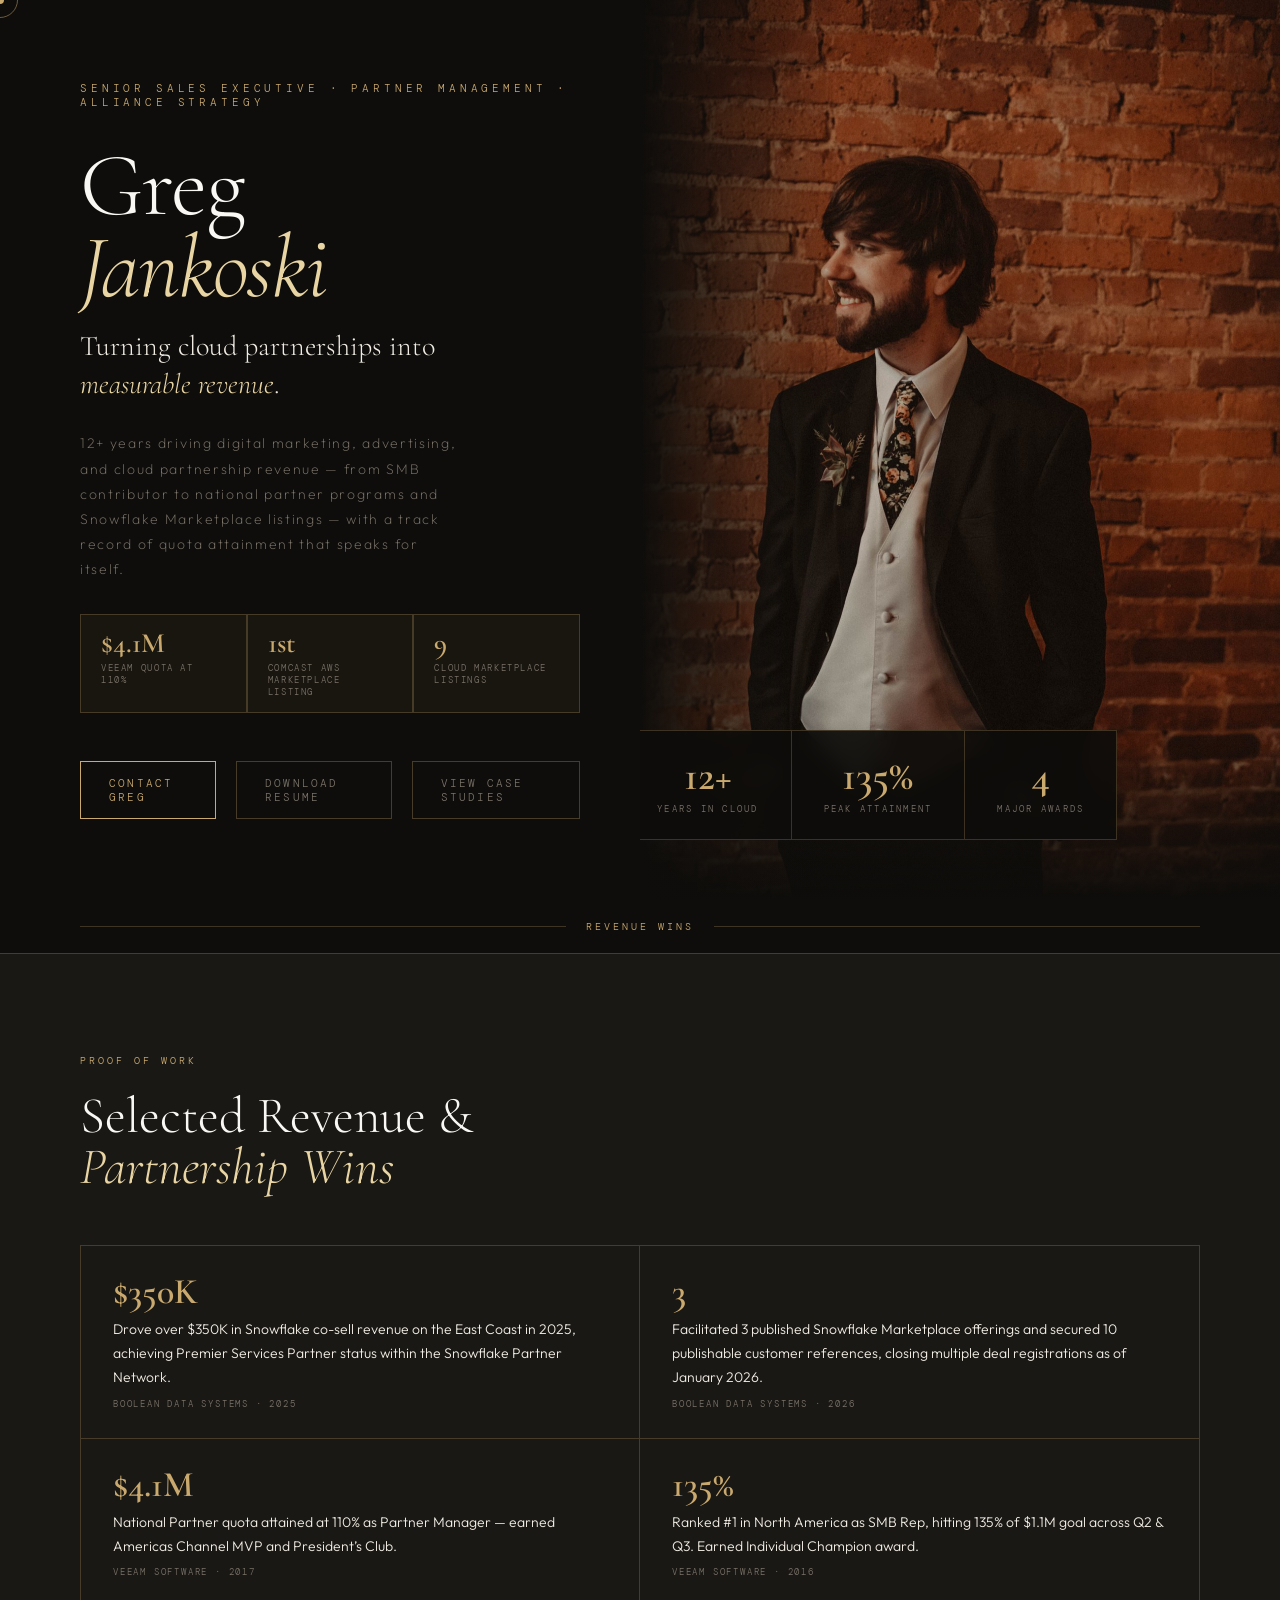
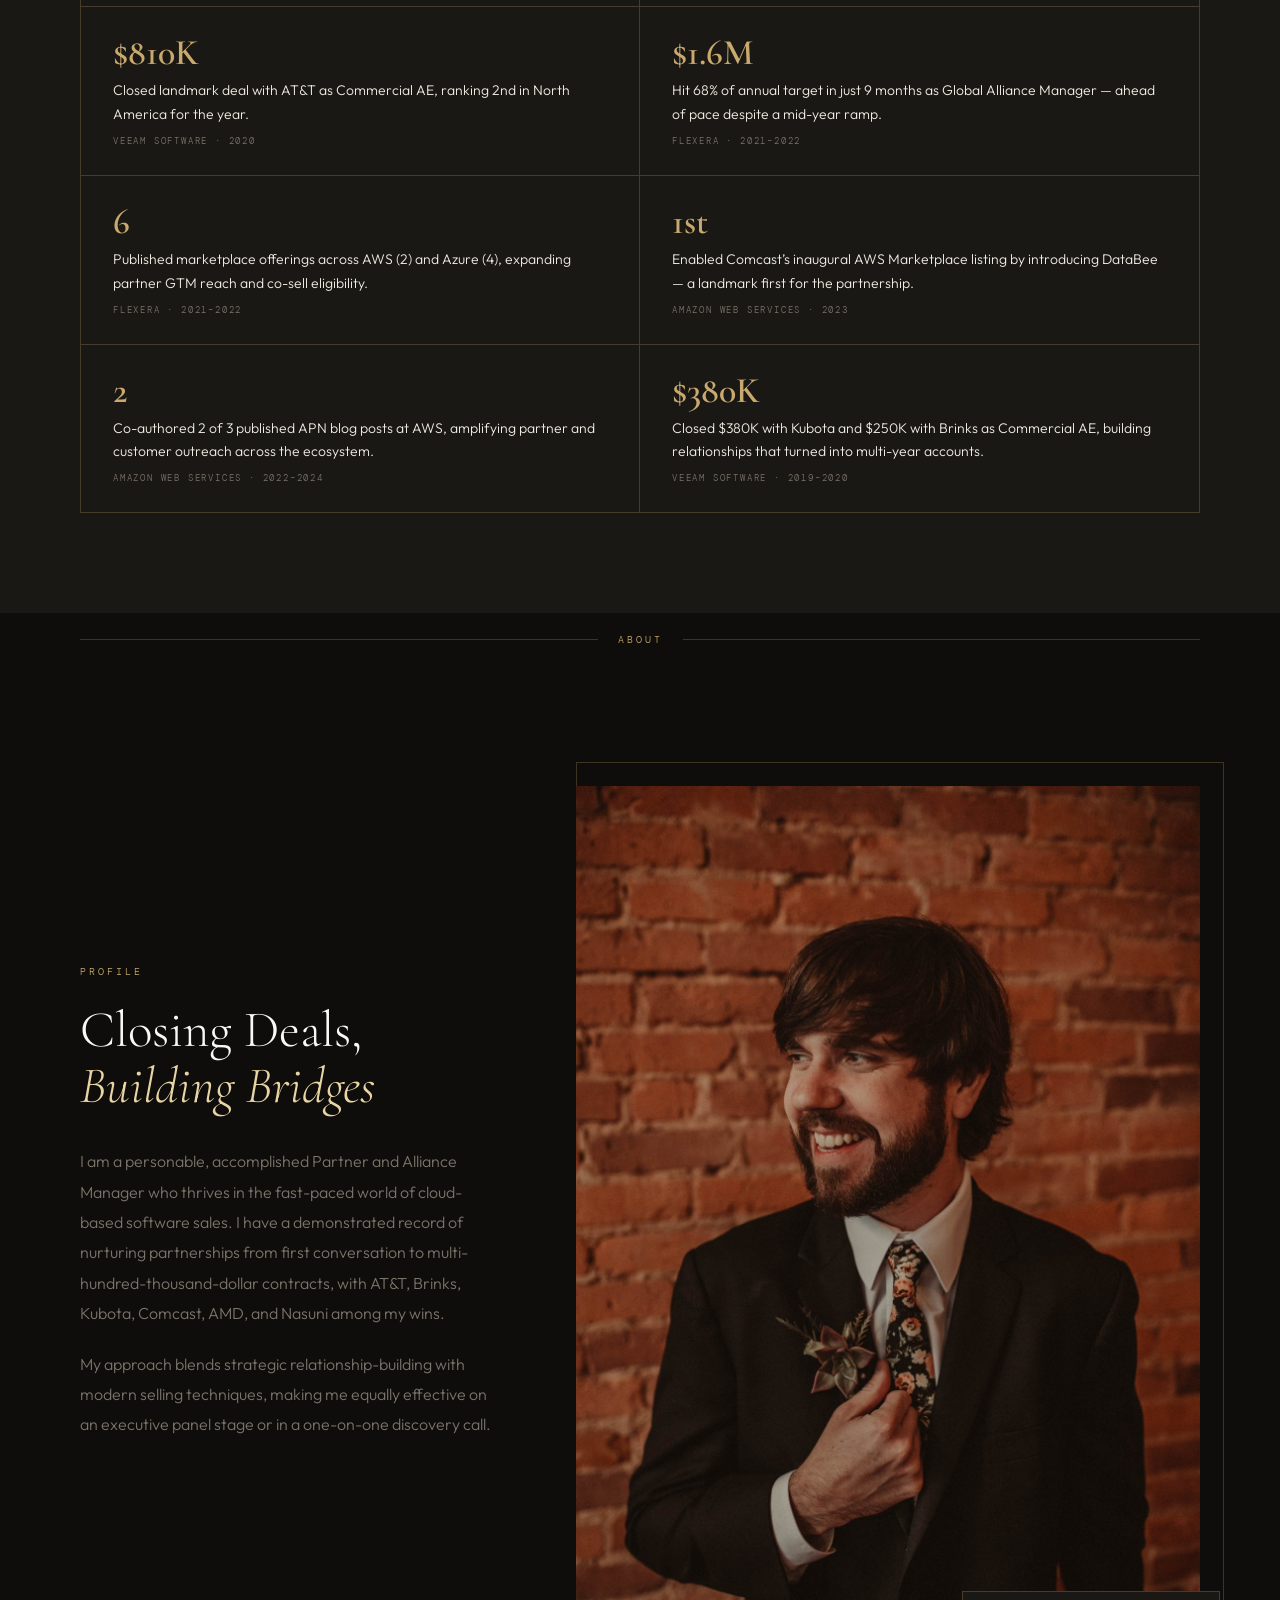
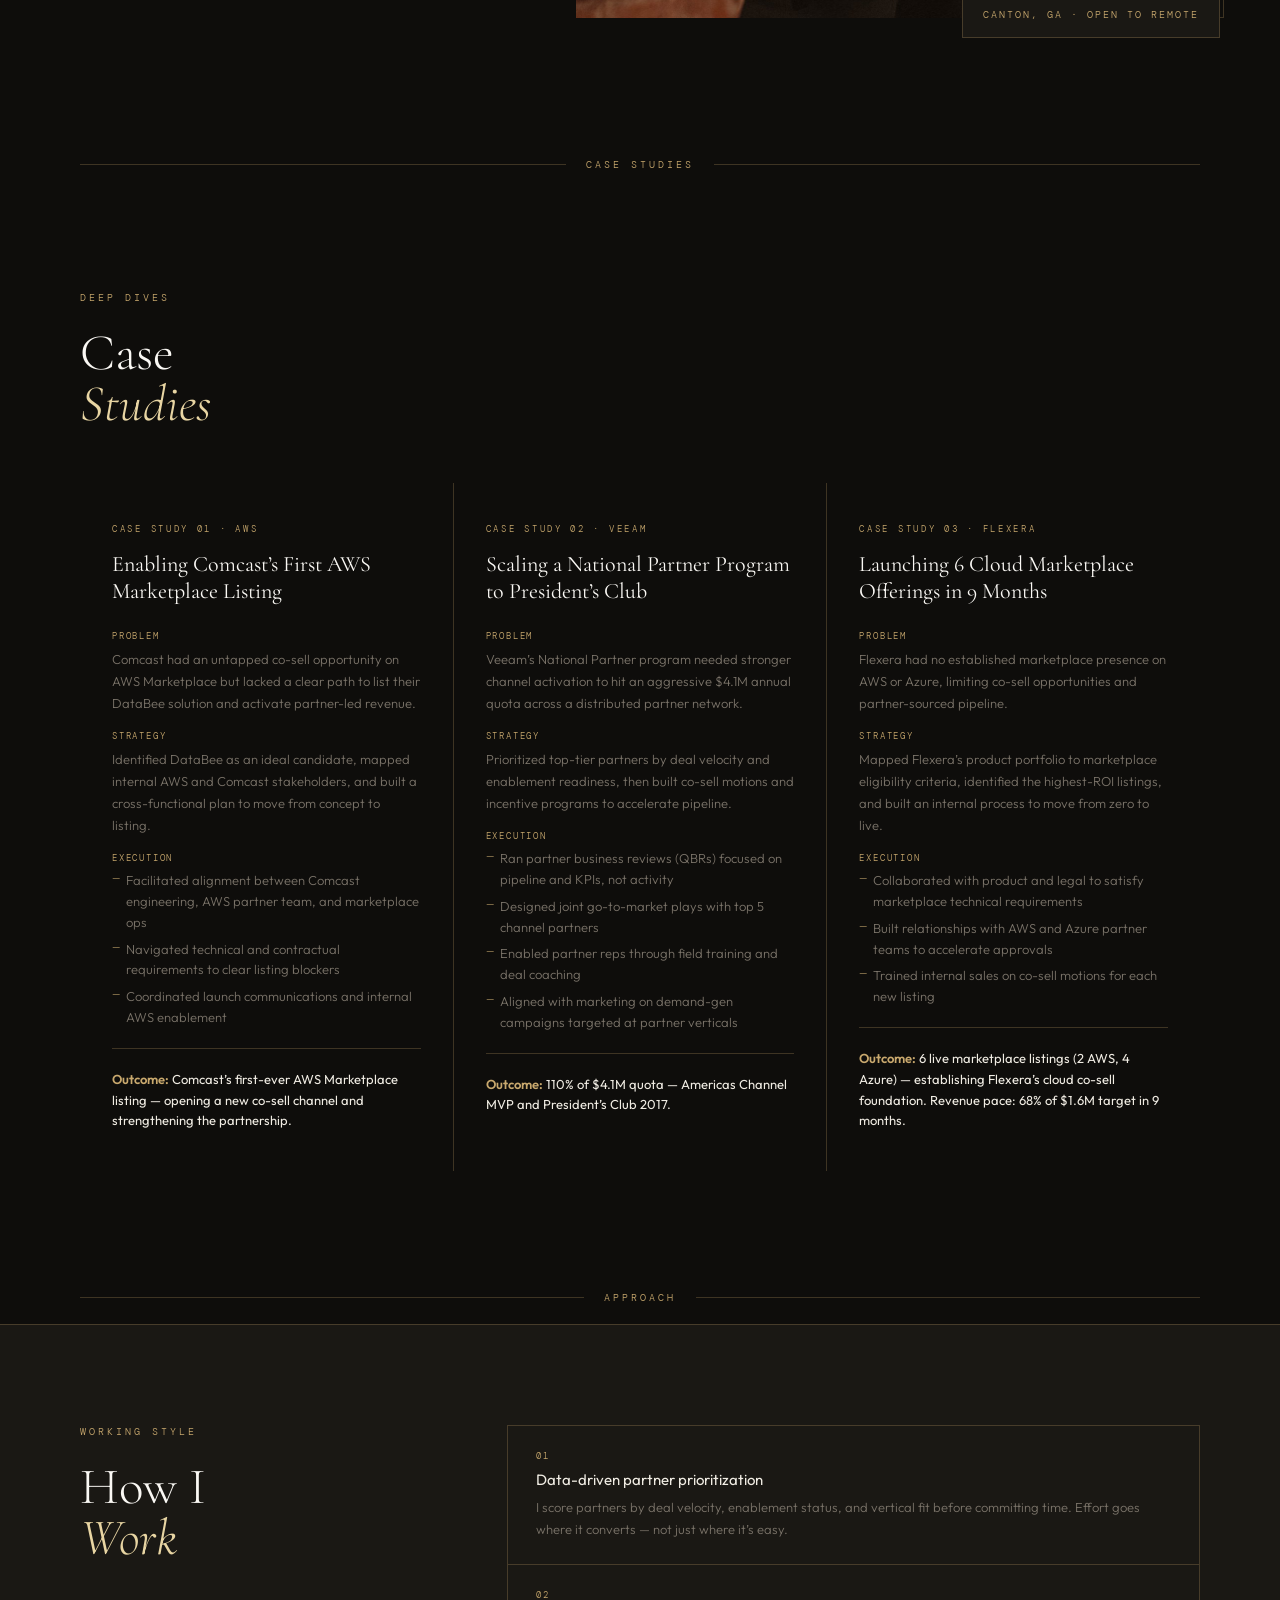
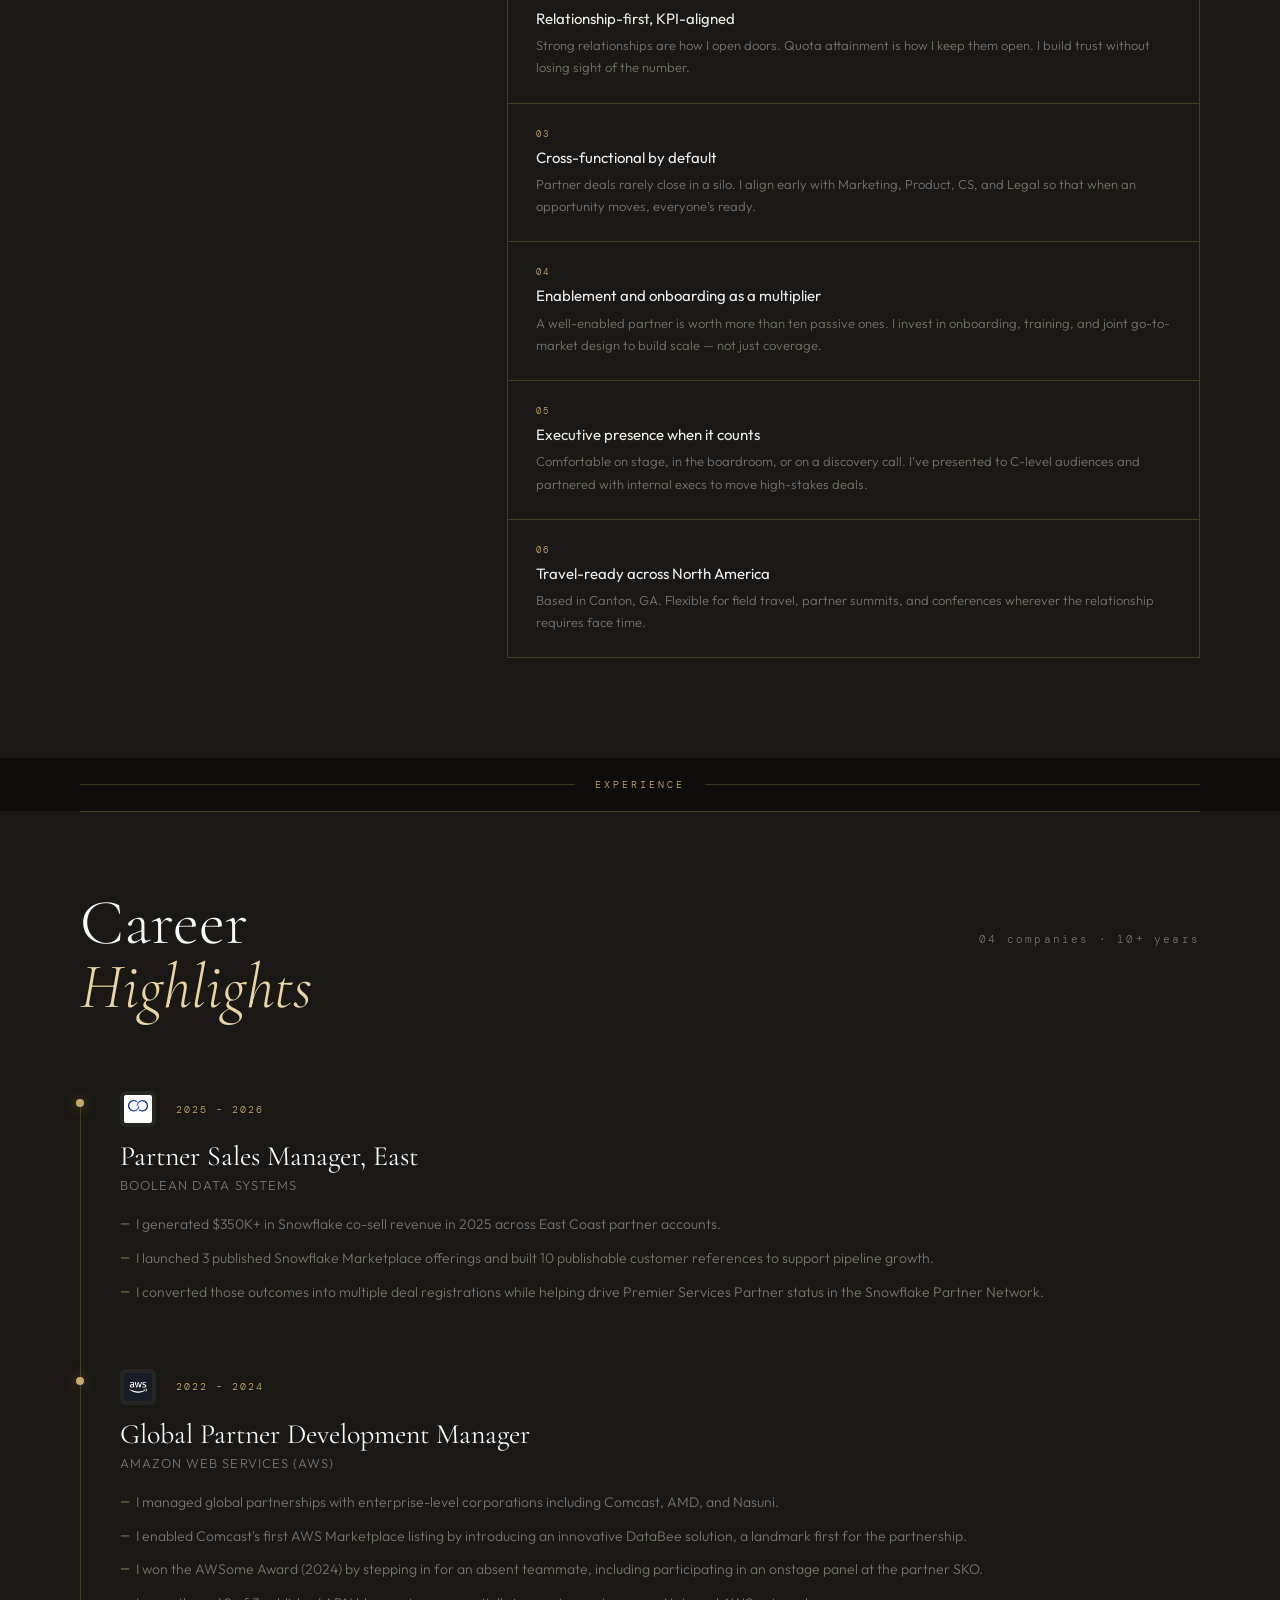
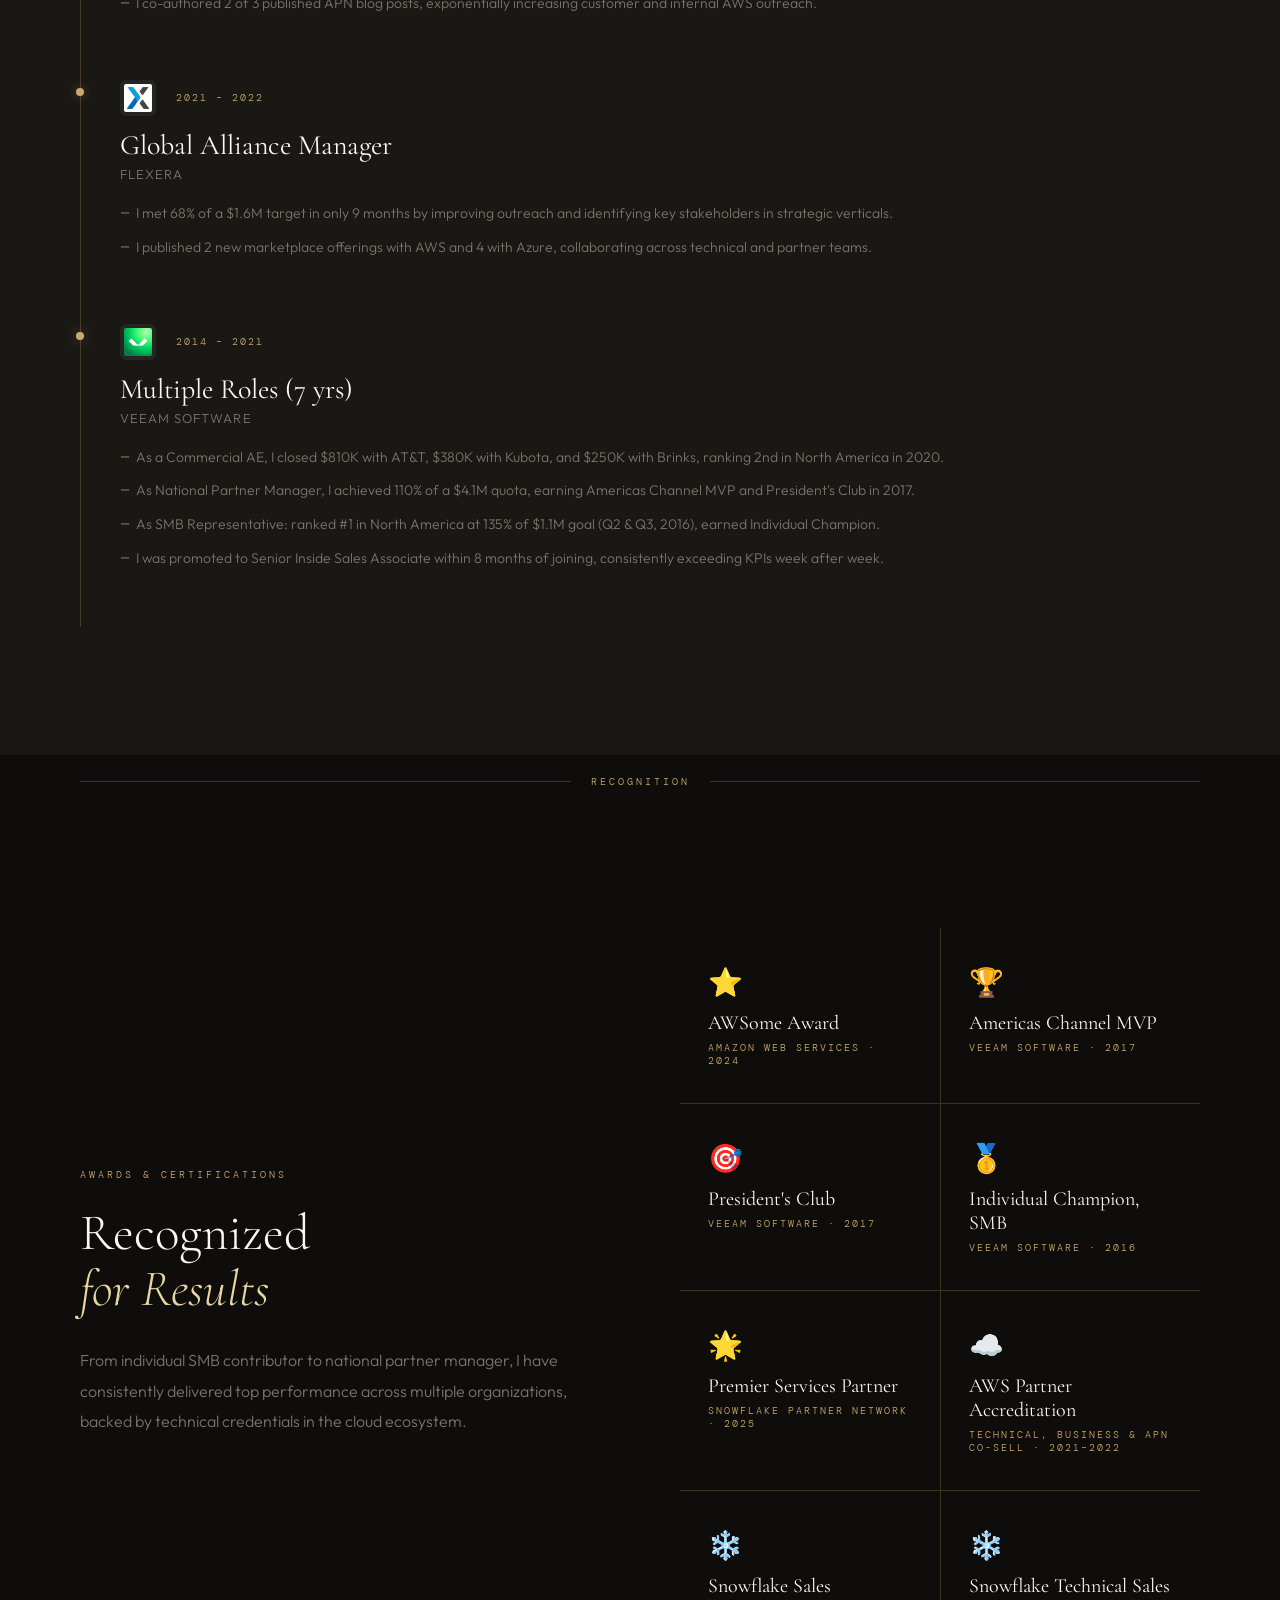
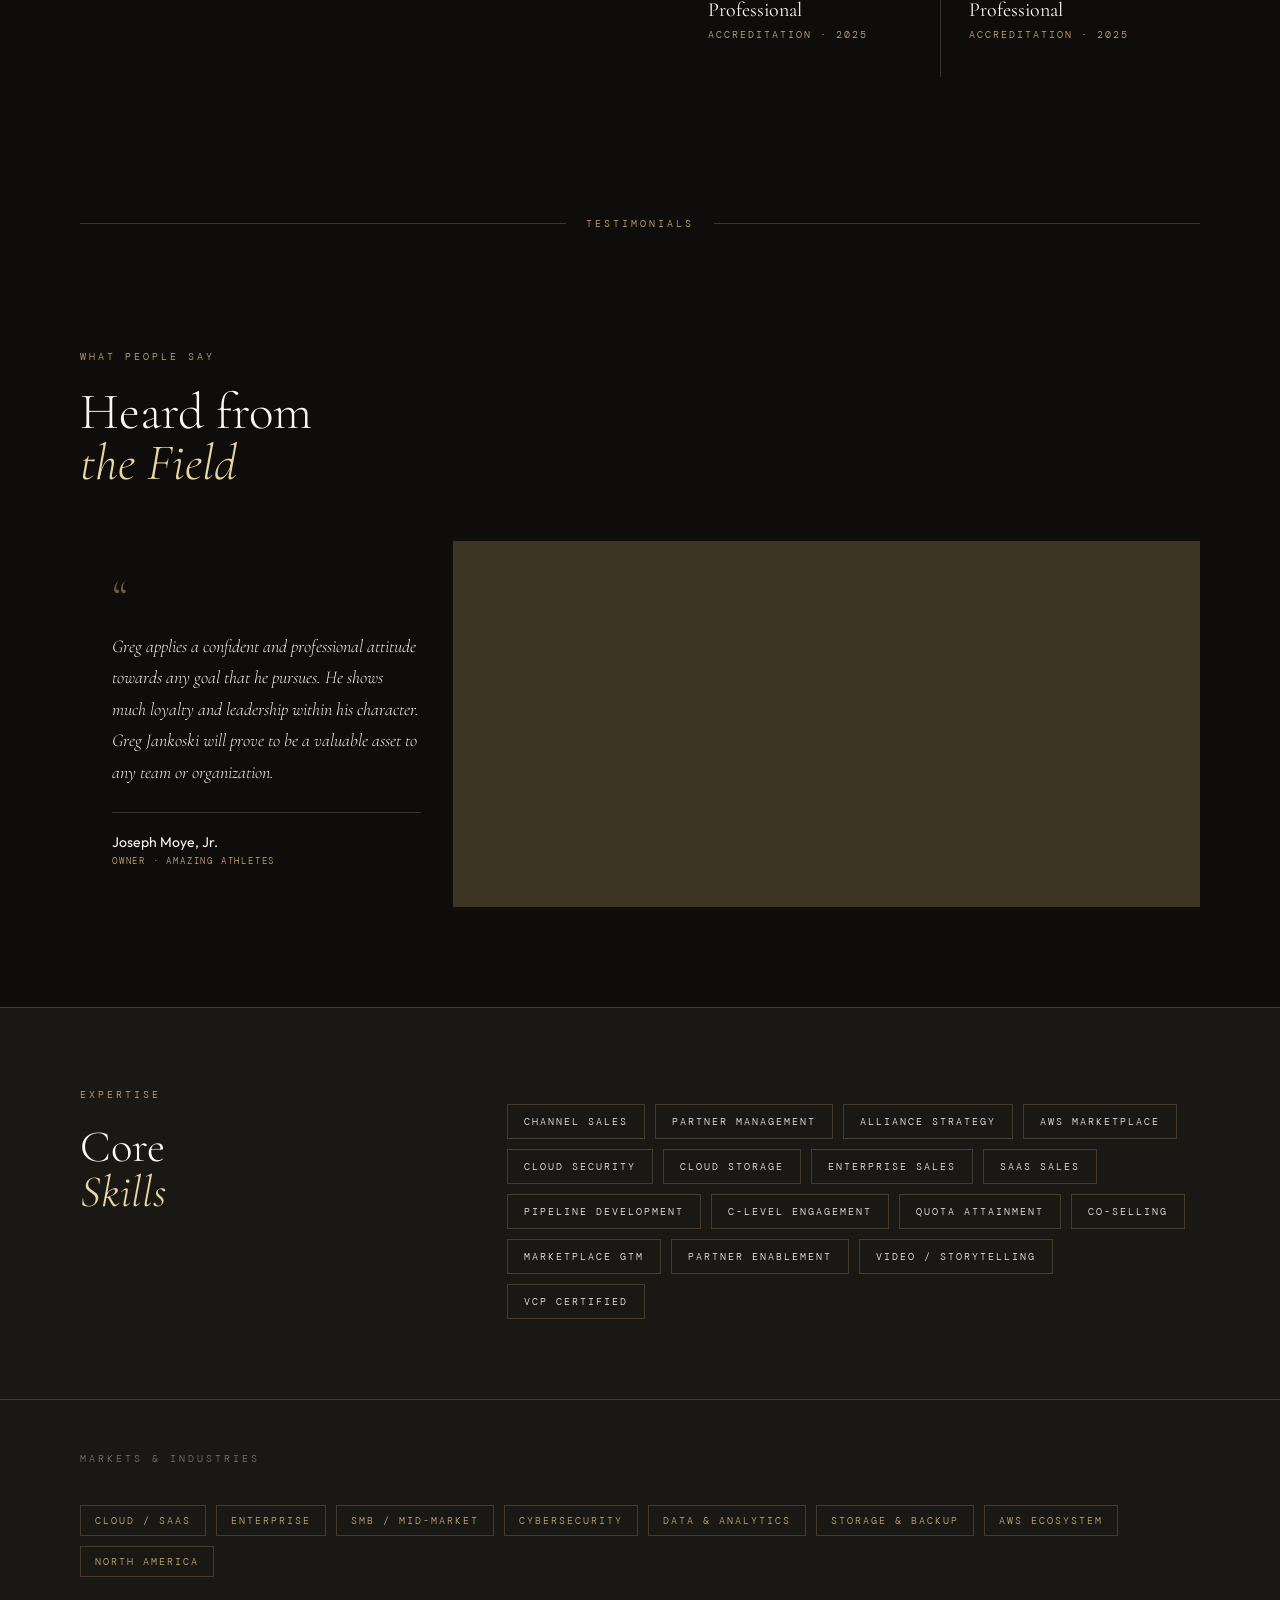
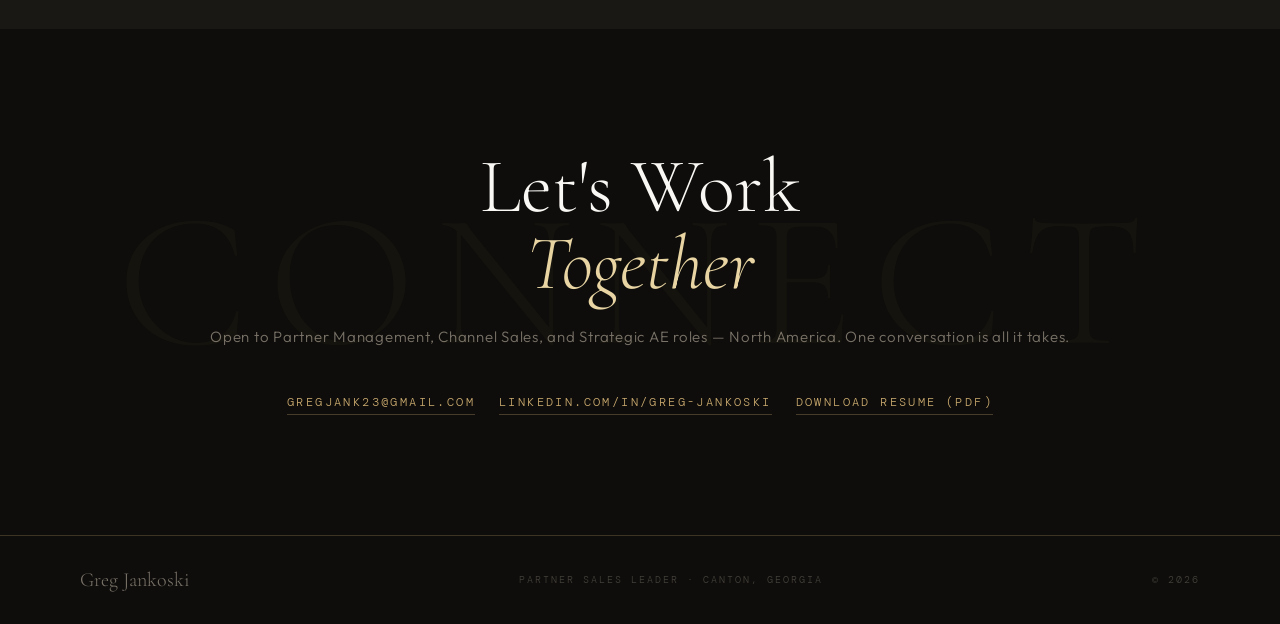
==== commit 3c86fd99: "Refine hero metrics and career highlights content/layout" ====
--- a/index.html
+++ b/index.html
@@ -3,1047 +3,10 @@
 <head>
 <meta charset="UTF-8">
 <meta name="viewport" content="width=device-width, initial-scale=1.0">
-<title>Greg Jankoski | Partner Sales Leader</title>
+<title>Greg Jankoski | Senior Sales Executive</title>
 <link rel="preconnect" href="https://fonts.googleapis.com">
 <link href="https://fonts.googleapis.com/css2?family=Cormorant+Garamond:ital,wght@0,300;0,400;0,600;1,300;1,400&family=DM+Mono:wght@300;400&family=Outfit:wght@200;300;400;600&display=swap" rel="stylesheet">
-<style>
-  *, *::before, *::after { box-sizing: border-box; margin: 0; padding: 0; }
-
-  :root {
-    --cream: #f0ece3;
-    --warm-white: #faf8f4;
-    --charcoal: #1a1814;
-    --dark: #0e0d0b;
-    --gold: #c9a96e;
-    --gold-light: #e8d5a3;
-    --rust: #8b4a2f;
-    --muted: #7a7369;
-    --border: rgba(201,169,110,0.25);
-  }
-
-  html { scroll-behavior: smooth; }
-
-  body {
-    background: var(--dark);
-    color: var(--cream);
-    font-family: 'Outfit', sans-serif;
-    font-weight: 300;
-    overflow-x: hidden;
-    cursor: none;
-  }
-
-  /* Custom cursor */
-  .cursor {
-    width: 8px; height: 8px;
-    background: var(--gold);
-    border-radius: 50%;
-    position: fixed;
-    pointer-events: none;
-    z-index: 9999;
-    transform: translate(-50%, -50%);
-    transition: transform 0.1s;
-  }
-  .cursor-ring {
-    width: 36px; height: 36px;
-    border: 1px solid rgba(201,169,110,0.5);
-    border-radius: 50%;
-    position: fixed;
-    pointer-events: none;
-    z-index: 9998;
-    transform: translate(-50%, -50%);
-    transition: all 0.15s ease;
-  }
-
-  /* ── HERO ── */
-  .hero {
-    min-height: 100vh;
-    display: grid;
-    grid-template-columns: 1fr 1fr;
-    position: relative;
-    overflow: hidden;
-  }
-
-  .hero-left {
-    display: flex;
-    flex-direction: column;
-    justify-content: center;
-    padding: 80px 60px 80px 80px;
-    position: relative;
-    z-index: 2;
-  }
-
-  .eyebrow {
-    font-family: 'DM Mono', monospace;
-    font-size: 11px;
-    letter-spacing: 0.35em;
-    text-transform: uppercase;
-    color: var(--gold);
-    margin-bottom: 36px;
-    opacity: 0;
-    animation: fadeUp 0.8s ease 0.2s forwards;
-  }
-
-  .hero-name {
-    font-family: 'Cormorant Garamond', serif;
-    font-size: clamp(64px, 7vw, 110px);
-    font-weight: 300;
-    line-height: 0.92;
-    letter-spacing: -0.02em;
-    color: var(--warm-white);
-    opacity: 0;
-    animation: fadeUp 0.8s ease 0.4s forwards;
-  }
-  .hero-name em {
-    font-style: italic;
-    color: var(--gold-light);
-  }
-
-  .hero-title {
-    font-family: 'Outfit', sans-serif;
-    font-size: 14px;
-    font-weight: 200;
-    letter-spacing: 0.12em;
-    color: var(--muted);
-    margin-top: 28px;
-    line-height: 1.8;
-    max-width: 380px;
-    opacity: 0;
-    animation: fadeUp 0.8s ease 0.6s forwards;
-  }
-
-  .hero-cta {
-    display: flex;
-    gap: 20px;
-    margin-top: 48px;
-    opacity: 0;
-    animation: fadeUp 0.8s ease 0.8s forwards;
-  }
-
-  .btn {
-    font-family: 'DM Mono', monospace;
-    font-size: 11px;
-    letter-spacing: 0.2em;
-    text-transform: uppercase;
-    text-decoration: none;
-    padding: 14px 28px;
-    border: 1px solid var(--gold);
-    color: var(--gold);
-    transition: all 0.3s ease;
-    position: relative;
-    overflow: hidden;
-    cursor: none;
-  }
-  .btn::before {
-    content: '';
-    position: absolute;
-    inset: 0;
-    background: var(--gold);
-    transform: translateX(-101%);
-    transition: transform 0.3s ease;
-    z-index: -1;
-  }
-  .btn:hover::before { transform: translateX(0); }
-  .btn:hover { color: var(--dark); }
-
-  .btn-ghost {
-    border-color: rgba(201,169,110,0.3);
-    color: var(--muted);
-  }
-  .btn-ghost:hover { color: var(--dark); border-color: var(--gold); }
-
-  .hero-right {
-    position: relative;
-    overflow: hidden;
-  }
-
-  .hero-photo {
-    position: absolute;
-    inset: 0;
-    width: 100%;
-    height: 100%;
-    object-fit: cover;
-    object-position: center 30%;
-    opacity: 0;
-    animation: fadeIn 1.2s ease 0.3s forwards;
-  }
-
-  .hero-photo-overlay {
-    position: absolute;
-    inset: 0;
-    background: linear-gradient(to right, var(--dark) 0%, transparent 30%),
-                linear-gradient(to top, var(--dark) 0%, transparent 20%);
-    z-index: 1;
-  }
-
-  .hero-stats {
-    position: absolute;
-    bottom: 60px;
-    left: -60px;
-    z-index: 2;
-    display: flex;
-    gap: 0;
-  }
-
-  .stat-block {
-    background: rgba(14,13,11,0.9);
-    border: 1px solid var(--border);
-    padding: 24px 32px;
-    text-align: center;
-    backdrop-filter: blur(10px);
-    opacity: 0;
-    animation: fadeUp 0.8s ease 1s forwards;
-  }
-  .stat-block + .stat-block {
-    border-left: none;
-  }
-  .stat-num {
-    font-family: 'Cormorant Garamond', serif;
-    font-size: 42px;
-    font-weight: 600;
-    color: var(--gold);
-    line-height: 1;
-  }
-  .stat-label {
-    font-family: 'DM Mono', monospace;
-    font-size: 9px;
-    letter-spacing: 0.25em;
-    text-transform: uppercase;
-    color: var(--muted);
-    margin-top: 6px;
-  }
-
-  /* ── DIVIDER ── */
-  .section-divider {
-    display: flex;
-    align-items: center;
-    gap: 20px;
-    padding: 0 80px;
-    margin: 20px 0;
-  }
-  .divider-line { flex: 1; height: 1px; background: var(--border); }
-  .divider-label {
-    font-family: 'DM Mono', monospace;
-    font-size: 10px;
-    letter-spacing: 0.3em;
-    text-transform: uppercase;
-    color: var(--gold);
-  }
-
-  /* ── ABOUT ── */
-  .about {
-    padding: 120px 80px;
-    display: grid;
-    grid-template-columns: 1fr 1.5fr;
-    gap: 80px;
-    align-items: center;
-  }
-
-  .about-label {
-    font-family: 'DM Mono', monospace;
-    font-size: 10px;
-    letter-spacing: 0.3em;
-    text-transform: uppercase;
-    color: var(--gold);
-    margin-bottom: 24px;
-  }
-
-  .about-heading {
-    font-family: 'Cormorant Garamond', serif;
-    font-size: clamp(42px, 4vw, 64px);
-    font-weight: 300;
-    line-height: 1.1;
-    color: var(--warm-white);
-  }
-  .about-heading em { font-style: italic; color: var(--gold-light); }
-
-  .about-text {
-    font-size: 16px;
-    font-weight: 300;
-    line-height: 1.9;
-    color: var(--muted);
-    max-width: 520px;
-  }
-
-  .about-photo-container {
-    position: relative;
-  }
-  .about-photo {
-    width: 100%;
-    aspect-ratio: 3/4;
-    object-fit: cover;
-    object-position: center top;
-    display: block;
-  }
-  .about-photo-frame {
-    position: absolute;
-    inset: -12px;
-    border: 1px solid var(--border);
-    transform: translate(12px, -12px);
-    z-index: -1;
-  }
-  .about-photo-tag {
-    position: absolute;
-    bottom: -20px;
-    right: -20px;
-    background: var(--charcoal);
-    border: 1px solid var(--border);
-    padding: 16px 20px;
-    font-family: 'DM Mono', monospace;
-    font-size: 10px;
-    letter-spacing: 0.2em;
-    color: var(--gold);
-    text-transform: uppercase;
-  }
-
-  /* ── EXPERIENCE ── */
-  .experience {
-    padding: 80px 80px 120px;
-    background: var(--charcoal);
-    position: relative;
-  }
-  .experience::before {
-    content: '';
-    position: absolute;
-    top: 0; left: 80px; right: 80px;
-    height: 1px;
-    background: var(--border);
-  }
-
-  .exp-header {
-    display: flex;
-    align-items: baseline;
-    justify-content: space-between;
-    margin-bottom: 72px;
-  }
-
-  .section-title {
-    font-family: 'Cormorant Garamond', serif;
-    font-size: clamp(48px, 5vw, 80px);
-    font-weight: 300;
-    color: var(--warm-white);
-    line-height: 1;
-  }
-  .section-title em { font-style: italic; color: var(--gold-light); }
-
-  .exp-count {
-    font-family: 'DM Mono', monospace;
-    font-size: 11px;
-    letter-spacing: 0.2em;
-    color: var(--muted);
-  }
-
-  .timeline {
-    position: relative;
-    padding-left: 40px;
-  }
-  .timeline::before {
-    content: '';
-    position: absolute;
-    left: 0; top: 8px; bottom: 8px;
-    width: 1px;
-    background: var(--border);
-  }
-
-  .timeline-item {
-    position: relative;
-    padding-bottom: 64px;
-    opacity: 0;
-    transform: translateY(20px);
-    transition: opacity 0.6s ease, transform 0.6s ease;
-  }
-  .timeline-item.visible {
-    opacity: 1;
-    transform: translateY(0);
-  }
-  .timeline-item::before {
-    content: '';
-    position: absolute;
-    left: -44px;
-    top: 8px;
-    width: 8px; height: 8px;
-    border-radius: 50%;
-    background: var(--gold);
-    box-shadow: 0 0 12px rgba(201,169,110,0.4);
-  }
-
-  .timeline-meta {
-    display: flex;
-    align-items: center;
-    gap: 20px;
-    margin-bottom: 12px;
-  }
-
-  .company-logo {
-    width: 36px; height: 36px;
-    object-fit: contain;
-    background: rgba(240,236,227,0.06);
-    border-radius: 6px;
-    padding: 4px;
-  }
-
-  .timeline-date {
-    font-family: 'DM Mono', monospace;
-    font-size: 10px;
-    letter-spacing: 0.2em;
-    color: var(--gold);
-    text-transform: uppercase;
-  }
-
-  .timeline-role {
-    font-family: 'Cormorant Garamond', serif;
-    font-size: 28px;
-    font-weight: 400;
-    color: var(--warm-white);
-    margin-bottom: 4px;
-  }
-
-  .timeline-company {
-    font-size: 13px;
-    font-weight: 300;
-    letter-spacing: 0.08em;
-    color: var(--muted);
-    text-transform: uppercase;
-    margin-bottom: 20px;
-  }
-
-  .timeline-achievements {
-    list-style: none;
-    display: flex;
-    flex-direction: column;
-    gap: 10px;
-  }
-  .timeline-achievements li {
-    font-size: 14px;
-    font-weight: 300;
-    line-height: 1.7;
-    color: var(--muted);
-    padding-left: 16px;
-    position: relative;
-  }
-  .timeline-achievements li::before {
-    content: '—';
-    position: absolute;
-    left: 0;
-    color: var(--gold);
-    font-size: 12px;
-  }
-
-  /* ── AWARDS ── */
-  .awards {
-    padding: 120px 80px;
-    display: grid;
-    grid-template-columns: 1fr 1fr;
-    gap: 80px;
-    align-items: center;
-  }
-
-  .awards-grid {
-    display: grid;
-    grid-template-columns: 1fr 1fr;
-    gap: 1px;
-    background: var(--border);
-  }
-  .award-card {
-    background: var(--dark);
-    padding: 36px 28px;
-    transition: background 0.3s ease;
-  }
-  .award-card:hover { background: var(--charcoal); }
-  .award-icon {
-    font-size: 28px;
-    margin-bottom: 12px;
-  }
-  .award-name {
-    font-family: 'Cormorant Garamond', serif;
-    font-size: 20px;
-    font-weight: 400;
-    color: var(--warm-white);
-    margin-bottom: 6px;
-    line-height: 1.2;
-  }
-  .award-org {
-    font-family: 'DM Mono', monospace;
-    font-size: 10px;
-    letter-spacing: 0.2em;
-    color: var(--gold);
-    text-transform: uppercase;
-  }
-
-  /* ── SKILLS ── */
-  .skills {
-    padding: 80px;
-    background: var(--charcoal);
-    border-top: 1px solid var(--border);
-  }
-
-  .skills-inner {
-    display: grid;
-    grid-template-columns: 1fr 2fr;
-    gap: 80px;
-    align-items: start;
-  }
-
-  .skill-tags {
-    display: flex;
-    flex-wrap: wrap;
-    gap: 10px;
-    margin-top: 16px;
-  }
-  .skill-tag {
-    font-family: 'DM Mono', monospace;
-    font-size: 10px;
-    letter-spacing: 0.2em;
-    text-transform: uppercase;
-    color: var(--cream);
-    border: 1px solid var(--border);
-    padding: 10px 16px;
-    transition: all 0.3s ease;
-    cursor: none;
-  }
-  .skill-tag:hover {
-    border-color: var(--gold);
-    color: var(--gold);
-    background: rgba(201,169,110,0.06);
-  }
-
-  /* ── CONTACT ── */
-  .contact {
-    padding: 120px 80px;
-    text-align: center;
-    position: relative;
-    overflow: hidden;
-  }
-  .contact::before {
-    content: 'CONNECT';
-    position: absolute;
-    top: 50%;
-    left: 50%;
-    transform: translate(-50%, -50%);
-    font-family: 'Cormorant Garamond', serif;
-    font-size: clamp(100px, 15vw, 200px);
-    font-weight: 300;
-    color: rgba(201,169,110,0.04);
-    white-space: nowrap;
-    letter-spacing: 0.1em;
-    pointer-events: none;
-  }
-
-  .contact-heading {
-    font-family: 'Cormorant Garamond', serif;
-    font-size: clamp(48px, 6vw, 96px);
-    font-weight: 300;
-    line-height: 1;
-    color: var(--warm-white);
-    margin-bottom: 24px;
-  }
-  .contact-heading em { font-style: italic; color: var(--gold-light); }
-
-  .contact-sub {
-    font-size: 15px;
-    font-weight: 300;
-    color: var(--muted);
-    margin-bottom: 48px;
-    letter-spacing: 0.05em;
-  }
-
-  .contact-links {
-    display: flex;
-    justify-content: center;
-    gap: 24px;
-    flex-wrap: wrap;
-  }
-
-  .contact-link {
-    font-family: 'DM Mono', monospace;
-    font-size: 12px;
-    letter-spacing: 0.2em;
-    text-transform: uppercase;
-    color: var(--gold);
-    text-decoration: none;
-    border-bottom: 1px solid rgba(201,169,110,0.3);
-    padding-bottom: 4px;
-    transition: border-color 0.3s;
-    cursor: none;
-  }
-  .contact-link:hover { border-color: var(--gold); }
-
-  /* ── FOOTER ── */
-  footer {
-    padding: 32px 80px;
-    border-top: 1px solid var(--border);
-    display: flex;
-    justify-content: space-between;
-    align-items: center;
-  }
-  .footer-name {
-    font-family: 'Cormorant Garamond', serif;
-    font-size: 20px;
-    font-weight: 300;
-    color: var(--muted);
-  }
-  .footer-mono {
-    font-family: 'DM Mono', monospace;
-    font-size: 10px;
-    letter-spacing: 0.2em;
-    color: rgba(122,115,105,0.5);
-    text-transform: uppercase;
-  }
-
-  /* ── ANIMATIONS ── */
-  @keyframes fadeUp {
-    from { opacity: 0; transform: translateY(24px); }
-    to { opacity: 1; transform: translateY(0); }
-  }
-  @keyframes fadeIn {
-    from { opacity: 0; }
-    to { opacity: 1; }
-  }
-
-  @media (max-width: 900px) {
-    .hero { grid-template-columns: 1fr; min-height: auto; }
-    .hero-right { height: 60vh; }
-    .hero-left { padding: 60px 40px; }
-    .hero-stats { left: 40px; bottom: 40px; }
-    .about, .awards { grid-template-columns: 1fr; padding: 80px 40px; gap: 40px; }
-    .experience, .skills { padding: 60px 40px; }
-    .contact { padding: 80px 40px; }
-    footer { padding: 24px 40px; flex-direction: column; gap: 12px; text-align: center; }
-    .section-divider { padding: 0 40px; }
-    .skills-inner { grid-template-columns: 1fr; gap: 40px; }
-  }
-
-  /* ── HERO TAGLINE ── */
-  .hero-tagline {
-    font-family: 'Cormorant Garamond', serif;
-    font-size: clamp(20px, 2.2vw, 30px);
-    font-weight: 300;
-    line-height: 1.35;
-    color: var(--cream);
-    margin-top: 18px;
-    max-width: 440px;
-    opacity: 0;
-    animation: fadeUp 0.8s ease 0.55s forwards;
-  }
-  .hero-tagline em { font-style: italic; color: var(--gold-light); }
-
-  /* ── IMPACT CHIPS ── */
-  .impact-chips {
-    display: flex;
-    gap: 0;
-    flex-wrap: wrap;
-    margin-top: 32px;
-    opacity: 0;
-    animation: fadeUp 0.8s ease 0.72s forwards;
-  }
-  .impact-chip {
-    background: rgba(201,169,110,0.06);
-    border: 1px solid var(--border);
-    border-right: none;
-    padding: 14px 20px;
-    min-width: 110px;
-  }
-  .impact-chip:last-child { border-right: 1px solid var(--border); }
-  .impact-chip-num {
-    font-family: 'Cormorant Garamond', serif;
-    font-size: 28px;
-    font-weight: 600;
-    color: var(--gold);
-    line-height: 1;
-    display: block;
-  }
-  .impact-chip-label {
-    font-family: 'DM Mono', monospace;
-    font-size: 9px;
-    letter-spacing: 0.18em;
-    text-transform: uppercase;
-    color: var(--muted);
-    margin-top: 5px;
-    display: block;
-  }
-
-  /* ── WINS ── */
-  .wins {
-    padding: 100px 80px;
-    background: var(--charcoal);
-    border-top: 1px solid var(--border);
-  }
-  .wins-header { margin-bottom: 52px; }
-  .wins-list {
-    list-style: none;
-    display: grid;
-    grid-template-columns: 1fr 1fr;
-    gap: 0;
-    border: 1px solid var(--border);
-  }
-  .win-item {
-    padding: 28px 32px;
-    border-bottom: 1px solid var(--border);
-    border-right: 1px solid var(--border);
-    transition: background 0.3s ease;
-  }
-  .win-item:hover { background: rgba(201,169,110,0.04); }
-  .win-item:nth-child(even) { border-right: none; }
-  .win-item:nth-last-child(-n+2):nth-child(odd),
-  .win-item:nth-last-child(-n+2):nth-child(even) { border-bottom: none; }
-  .win-metric {
-    font-family: 'Cormorant Garamond', serif;
-    font-size: 36px;
-    font-weight: 600;
-    color: var(--gold);
-    line-height: 1;
-    margin-bottom: 8px;
-  }
-  .win-desc {
-    font-size: 14px;
-    font-weight: 300;
-    line-height: 1.7;
-    color: var(--cream);
-  }
-  .win-context {
-    font-family: 'DM Mono', monospace;
-    font-size: 9px;
-    letter-spacing: 0.2em;
-    text-transform: uppercase;
-    color: var(--muted);
-    margin-top: 8px;
-  }
-
-  /* ── CASE STUDIES ── */
-  .case-studies { padding: 100px 80px; }
-  .case-studies-grid {
-    display: grid;
-    grid-template-columns: repeat(3, 1fr);
-    gap: 1px;
-    background: var(--border);
-    margin-top: 52px;
-  }
-  .case-study-card {
-    background: var(--dark);
-    padding: 40px 32px;
-    transition: background 0.3s ease;
-  }
-  .case-study-card:hover { background: var(--charcoal); }
-  .cs-tag {
-    font-family: 'DM Mono', monospace;
-    font-size: 9px;
-    letter-spacing: 0.3em;
-    text-transform: uppercase;
-    color: var(--gold);
-    margin-bottom: 16px;
-  }
-  .cs-title {
-    font-family: 'Cormorant Garamond', serif;
-    font-size: 22px;
-    font-weight: 400;
-    color: var(--warm-white);
-    line-height: 1.25;
-    margin-bottom: 24px;
-  }
-  .cs-block { margin-bottom: 16px; }
-  .cs-block-label {
-    font-family: 'DM Mono', monospace;
-    font-size: 9px;
-    letter-spacing: 0.2em;
-    text-transform: uppercase;
-    color: var(--gold);
-    margin-bottom: 6px;
-  }
-  .cs-block-text {
-    font-size: 13px;
-    font-weight: 300;
-    line-height: 1.7;
-    color: var(--muted);
-  }
-  .cs-block-list {
-    list-style: none;
-    display: flex;
-    flex-direction: column;
-    gap: 6px;
-  }
-  .cs-block-list li {
-    font-size: 13px;
-    font-weight: 300;
-    line-height: 1.6;
-    color: var(--muted);
-    padding-left: 14px;
-    position: relative;
-  }
-  .cs-block-list li::before {
-    content: '—';
-    position: absolute;
-    left: 0;
-    color: var(--gold);
-    font-size: 10px;
-  }
-  .cs-outcome {
-    margin-top: 20px;
-    padding-top: 20px;
-    border-top: 1px solid var(--border);
-    font-size: 13px;
-    font-weight: 400;
-    color: var(--cream);
-    line-height: 1.6;
-  }
-  .cs-outcome strong { color: var(--gold); font-weight: 600; }
-
-  /* ── HOW I WORK ── */
-  .how-i-work {
-    padding: 100px 80px;
-    background: var(--charcoal);
-    border-top: 1px solid var(--border);
-  }
-  .hiw-inner {
-    display: grid;
-    grid-template-columns: 1fr 2fr;
-    gap: 80px;
-    align-items: start;
-  }
-  .hiw-list {
-    list-style: none;
-    display: flex;
-    flex-direction: column;
-    gap: 0;
-    border: 1px solid var(--border);
-  }
-  .hiw-item {
-    padding: 24px 28px;
-    border-bottom: 1px solid var(--border);
-    transition: background 0.3s ease;
-  }
-  .hiw-item:last-child { border-bottom: none; }
-  .hiw-item:hover { background: rgba(201,169,110,0.04); }
-  .hiw-item-num {
-    font-family: 'DM Mono', monospace;
-    font-size: 9px;
-    letter-spacing: 0.25em;
-    color: var(--gold);
-    margin-bottom: 8px;
-  }
-  .hiw-item-title {
-    font-size: 15px;
-    font-weight: 400;
-    color: var(--cream);
-    margin-bottom: 6px;
-    line-height: 1.3;
-  }
-  .hiw-item-desc {
-    font-size: 13px;
-    font-weight: 300;
-    line-height: 1.7;
-    color: var(--muted);
-  }
-
-  /* ── TESTIMONIALS ── */
-  .testimonials { padding: 100px 80px; }
-  .testimonials-grid {
-    display: grid;
-    grid-template-columns: repeat(auto-fill, minmax(300px, 1fr));
-    gap: 1px;
-    background: var(--border);
-    margin-top: 52px;
-  }
-  .testimonial-card { background: var(--dark); padding: 40px 32px; }
-  .testimonial-mark {
-    font-family: 'Cormorant Garamond', serif;
-    font-size: 48px;
-    font-weight: 300;
-    color: var(--gold);
-    line-height: 0.7;
-    margin-bottom: 16px;
-    opacity: 0.5;
-  }
-  .testimonial-quote {
-    font-family: 'Cormorant Garamond', serif;
-    font-size: 18px;
-    font-weight: 300;
-    font-style: italic;
-    line-height: 1.75;
-    color: var(--cream);
-    margin-bottom: 24px;
-  }
-  .testimonial-attr { border-top: 1px solid var(--border); padding-top: 20px; }
-  .testimonial-name {
-    font-size: 14px;
-    font-weight: 400;
-    color: var(--warm-white);
-    margin-bottom: 4px;
-  }
-  .testimonial-role {
-    font-family: 'DM Mono', monospace;
-    font-size: 9px;
-    letter-spacing: 0.2em;
-    text-transform: uppercase;
-    color: var(--gold);
-  }
-
-  /* ── MARKETS ── */
-  .markets {
-    padding: 52px 80px;
-    border-top: 1px solid var(--border);
-    background: var(--charcoal);
-  }
-  .markets-inner {
-    display: flex;
-    align-items: center;
-    gap: 40px;
-    flex-wrap: wrap;
-  }
-  .markets-label {
-    font-family: 'DM Mono', monospace;
-    font-size: 10px;
-    letter-spacing: 0.3em;
-    text-transform: uppercase;
-    color: var(--muted);
-    white-space: nowrap;
-  }
-  .markets-tags { display: flex; flex-wrap: wrap; gap: 10px; }
-  .market-tag {
-    font-family: 'DM Mono', monospace;
-    font-size: 10px;
-    letter-spacing: 0.2em;
-    text-transform: uppercase;
-    color: var(--gold);
-    border: 1px solid var(--border);
-    padding: 8px 14px;
-    transition: all 0.3s ease;
-  }
-  .market-tag:hover {
-    border-color: var(--gold);
-    background: rgba(201,169,110,0.06);
-  }
-
-  /* ── BOTTOM CTA ── */
-  .cta-bottom {
-    padding: 100px 80px;
-    text-align: center;
-    border-top: 1px solid var(--border);
-    position: relative;
-    overflow: hidden;
-  }
-  .cta-bottom::before {
-    content: 'HIRE';
-    position: absolute;
-    top: 50%; left: 50%;
-    transform: translate(-50%, -50%);
-    font-family: 'Cormorant Garamond', serif;
-    font-size: clamp(80px, 14vw, 180px);
-    font-weight: 300;
-    color: rgba(201,169,110,0.03);
-    white-space: nowrap;
-    letter-spacing: 0.2em;
-    pointer-events: none;
-  }
-  .cta-bottom-avail {
-    font-family: 'DM Mono', monospace;
-    font-size: 10px;
-    letter-spacing: 0.3em;
-    text-transform: uppercase;
-    color: var(--gold);
-    margin-bottom: 20px;
-  }
-  .cta-bottom-heading {
-    font-family: 'Cormorant Garamond', serif;
-    font-size: clamp(36px, 4.5vw, 64px);
-    font-weight: 300;
-    line-height: 1.1;
-    color: var(--warm-white);
-    margin-bottom: 16px;
-  }
-  .cta-bottom-heading em { font-style: italic; color: var(--gold-light); }
-  .cta-bottom-roles {
-    font-size: 14px;
-    font-weight: 300;
-    color: var(--muted);
-    margin-bottom: 44px;
-    letter-spacing: 0.05em;
-    max-width: 560px;
-    margin-left: auto;
-    margin-right: auto;
-  }
-  .cta-bottom-links {
-    display: flex;
-    justify-content: center;
-    gap: 16px;
-    flex-wrap: wrap;
-  }
-
-  @media (max-width: 900px) {
-    .hero { grid-template-columns: 1fr; min-height: auto; }
-    .hero-right { height: 60vh; }
-    .hero-left { padding: 60px 40px; }
-    .hero-stats { left: 40px; bottom: 40px; }
-    .about, .awards { grid-template-columns: 1fr; padding: 80px 40px; gap: 40px; }
-    .experience, .skills { padding: 60px 40px; }
-    .contact { padding: 80px 40px; }
-    footer { padding: 24px 40px; flex-direction: column; gap: 12px; text-align: center; }
-    .section-divider { padding: 0 40px; }
-    .skills-inner { grid-template-columns: 1fr; gap: 40px; }
-    .impact-chips { flex-wrap: wrap; }
-    .wins { padding: 60px 40px; }
-    .wins-list { grid-template-columns: 1fr; }
-    .win-item { border-right: none !important; }
-    .case-studies { padding: 60px 40px; }
-    .case-studies-grid { grid-template-columns: 1fr; }
-    .how-i-work { padding: 60px 40px; }
-    .hiw-inner { grid-template-columns: 1fr; gap: 40px; }
-    .testimonials { padding: 60px 40px; }
-    .testimonials-grid { grid-template-columns: 1fr; }
-    .markets { padding: 40px; }
-    .markets-inner { flex-direction: column; align-items: flex-start; gap: 20px; }
-    .cta-bottom { padding: 60px 40px; }
-  }
-
-  @media (max-width: 600px) {
-    .hero-left { padding: 48px 24px 40px; }
-    .eyebrow {
-      white-space: normal;
-      letter-spacing: 0.18em;
-      font-size: 12px;
-      line-height: 1.6;
-    }
-    .hero-tagline {
-      font-size: clamp(18px, 5vw, 24px);
-      max-width: 100%;
-    }
-    .hero-title { max-width: 100%; font-size: 14px; }
-    .hero-cta {
-      flex-direction: column;
-      align-items: flex-start;
-      gap: 12px;
-    }
-    .btn {
-      font-size: 12px;
-      padding: 12px 22px;
-      width: 100%;
-      text-align: center;
-    }
-    .impact-chips { gap: 0; }
-    .impact-chip { padding: 12px 16px; min-width: 0; flex: 1; }
-    .hero-stats { left: 24px; bottom: 24px; }
-    .stat-block { padding: 16px 20px; }
-    .stat-num { font-size: 32px; }
-    .about, .awards { padding: 60px 24px; }
-    .experience, .skills { padding: 48px 24px; }
-    .wins { padding: 48px 24px; }
-    .case-studies { padding: 48px 24px; }
-    .how-i-work { padding: 48px 24px; }
-    .testimonials { padding: 48px 24px; }
-    .markets { padding: 32px 24px; }
-    .contact { padding: 60px 24px; }
-    .cta-bottom { padding: 48px 24px; }
-    footer { padding: 20px 24px; }
-    .section-divider { padding: 0 24px; }
-  }
-
-  @media (prefers-reduced-motion: reduce) {
-    *, *::before, *::after {
-      animation-duration: 0.01ms !important;
-      transition-duration: 0.01ms !important;
-    }
-    .hero-tagline, .impact-chips { opacity: 1; }
-  }
-</style>
-</head>
+<link rel="stylesheet" href="styles.css">
 <body>
 
 <div class="cursor" id="cursor"></div>
@@ -1052,25 +15,25 @@
 <!-- ── HERO ── -->
 <section class="hero">
   <div class="hero-left">
-    <div class="eyebrow">Partner Sales · Channel Management · Alliance Strategy</div>
+    <div class="eyebrow">Senior Sales Executive · Partner Management · Alliance Strategy</div>
     <h1 class="hero-name">
       Greg<br><em>Jankoski</em>
     </h1>
     <p class="hero-tagline">Turning cloud partnerships into <em>measurable revenue</em>.</p>
     <p class="hero-title">
-      10+ years building alliances across the cloud ecosystem — from national partner programs to AWS Marketplace listings — with a track record of quota attainment that speaks for itself.
+      12+ years driving digital marketing, advertising, and cloud partnership revenue — from SMB contributor to national partner programs and Snowflake Marketplace listings — with a track record of quota attainment that speaks for itself.
     </p>
     <div class="impact-chips">
       <div class="impact-chip">
         <span class="impact-chip-num">$4.1M</span>
-        <span class="impact-chip-label">Quota Attained</span>
+        <span class="impact-chip-label">Veeam Quota at 110%</span>
       </div>
       <div class="impact-chip">
-        <span class="impact-chip-num">135%</span>
-        <span class="impact-chip-label">Peak Attainment</span>
+        <span class="impact-chip-num">1st</span>
+        <span class="impact-chip-label">Comcast AWS Marketplace Listing</span>
       </div>
       <div class="impact-chip">
-        <span class="impact-chip-num">6</span>
+        <span class="impact-chip-num">9</span>
         <span class="impact-chip-label">Cloud Marketplace Listings</span>
       </div>
     </div>
@@ -1086,7 +49,7 @@
     <div class="hero-photo-overlay"></div>
     <div class="hero-stats">
       <div class="stat-block">
-        <div class="stat-num">10+</div>
+        <div class="stat-num">12+</div>
         <div class="stat-label">Years in Cloud</div>
       </div>
       <div class="stat-block">
@@ -1111,9 +74,19 @@
 <section class="wins">
   <div class="wins-header">
     <div class="about-label">Proof of Work</div>
-    <h2 class="section-title" style="font-size: clamp(40px,4vw,64px);">Selected Revenue &amp;<br><em>Partnership Wins</em></h2>
+    <h2 class="section-title section-title-sm">Selected Revenue &amp;<br><em>Partnership Wins</em></h2>
   </div>
   <ul class="wins-list">
+    <li class="win-item">
+      <div class="win-metric">$350K</div>
+      <div class="win-desc">Drove over $350K in Snowflake co-sell revenue on the East Coast in 2025, achieving Premier Services Partner status within the Snowflake Partner Network.</div>
+      <div class="win-context">Boolean Data Systems · 2025</div>
+    </li>
+    <li class="win-item">
+      <div class="win-metric">3</div>
+      <div class="win-desc">Facilitated 3 published Snowflake Marketplace offerings and secured 10 publishable customer references, closing multiple deal registrations as of January 2026.</div>
+      <div class="win-context">Boolean Data Systems · 2026</div>
+    </li>
     <li class="win-item">
       <div class="win-metric">$4.1M</div>
       <div class="win-desc">National Partner quota attained at 110% as Partner Manager — earned Americas Channel MVP and President’s Club.</div>
@@ -1168,11 +141,11 @@
   <div>
     <div class="about-label">Profile</div>
     <h2 class="about-heading">Closing Deals,<br><em>Building Bridges</em></h2>
-    <div style="height: 32px"></div>
+    <div class="spacer-32"></div>
     <p class="about-text">
       I am a personable, accomplished Partner and Alliance Manager who thrives in the fast-paced world of cloud-based software sales. I have a demonstrated record of nurturing partnerships from first conversation to multi-hundred-thousand-dollar contracts, with AT&T, Brinks, Kubota, Comcast, AMD, and Nasuni among my wins.
     </p>
-    <div style="height: 20px"></div>
+    <div class="spacer-20"></div>
     <p class="about-text">
       My approach blends strategic relationship-building with modern selling techniques, making me equally effective on an executive panel stage or in a one-on-one discovery call.
     </p>
@@ -1195,7 +168,7 @@
 <section class="case-studies" id="case-studies">
   <div>
     <div class="about-label">Deep Dives</div>
-    <h2 class="section-title" style="font-size: clamp(40px,4vw,64px);">Case<br><em>Studies</em></h2>
+    <h2 class="section-title section-title-sm">Case<br><em>Studies</em></h2>
   </div>
   <div class="case-studies-grid">
 
@@ -1280,7 +253,7 @@
   <div class="hiw-inner">
     <div>
       <div class="about-label">Working Style</div>
-      <h2 class="section-title" style="font-size: clamp(40px,4vw,64px);">How I<br><em>Work</em></h2>
+      <h2 class="section-title section-title-sm">How I<br><em>Work</em></h2>
     </div>
     <ul class="hiw-list">
       <li class="hiw-item">
@@ -1335,18 +308,23 @@
     <div class="timeline-item">
       <div class="timeline-meta">
         <img src="[data-uri]" alt="Boolean Data Systems" class="company-logo">
-        <span class="timeline-date">Aug 2025 to Feb 2026</span>
+        <span class="timeline-date">2025 – 2026</span>
       </div>
       <div class="timeline-role">Partner Sales Manager, East</div>
       <div class="timeline-company">Boolean Data Systems</div>
+      <ul class="timeline-achievements">
+        <li>I generated $350K+ in Snowflake co-sell revenue in 2025 across East Coast partner accounts.</li>
+        <li>I launched 3 published Snowflake Marketplace offerings and built 10 publishable customer references to support pipeline growth.</li>
+        <li>I converted those outcomes into multiple deal registrations while helping drive Premier Services Partner status in the Snowflake Partner Network.</li>
+      </ul>
     </div>
 
     <div class="timeline-item">
       <div class="timeline-meta">
         <img src="[data-uri]" alt="AWS" class="company-logo">
-        <span class="timeline-date">May 2022 to Jun 2024</span>
-      </div>
-      <div class="timeline-role">Sr. Partner Development Manager</div>
+        <span class="timeline-date">2022 – 2024</span>
+      </div>
+      <div class="timeline-role">Global Partner Development Manager</div>
       <div class="timeline-company">Amazon Web Services (AWS)</div>
       <ul class="timeline-achievements">
         <li>I managed global partnerships with enterprise-level corporations including Comcast, AMD, and Nasuni.</li>
@@ -1359,7 +337,7 @@
     <div class="timeline-item">
       <div class="timeline-meta">
         <img src="[data-uri]" alt="Flexera" class="company-logo">
-        <span class="timeline-date">Sep 2021 to May 2022</span>
+        <span class="timeline-date">2021 – 2022</span>
       </div>
       <div class="timeline-role">Global Alliance Manager</div>
       <div class="timeline-company">Flexera</div>
@@ -1372,9 +350,9 @@
     <div class="timeline-item">
       <div class="timeline-meta">
         <img src="[data-uri]" alt="Veeam" class="company-logo">
-        <span class="timeline-date">Dec 2014 to Sep 2021</span>
-      </div>
-      <div class="timeline-role">Multiple Roles (6 yrs 10 mos)</div>
+        <span class="timeline-date">2014 – 2021</span>
+      </div>
+      <div class="timeline-role">Multiple Roles (7 yrs)</div>
       <div class="timeline-company">Veeam Software</div>
       <ul class="timeline-achievements">
         <li>As a Commercial AE, I closed $810K with AT&T, $380K with Kubota, and $250K with Brinks, ranking 2nd in North America in 2020.</li>
@@ -1398,7 +376,7 @@
   <div>
     <div class="about-label">Awards & Certifications</div>
     <h2 class="about-heading">Recognized<br><em>for Results</em></h2>
-    <div style="height: 28px"></div>
+    <div class="spacer-28"></div>
     <p class="about-text">
       From individual SMB contributor to national partner manager, I have consistently delivered top performance across multiple organizations, backed by technical credentials in the cloud ecosystem.
     </p>
@@ -1426,14 +404,24 @@
       <div class="award-org">Veeam Software · 2016</div>
     </div>
     <div class="award-card">
+      <div class="award-icon">🌟</div>
+      <div class="award-name">Premier Services Partner</div>
+      <div class="award-org">Snowflake Partner Network · 2025</div>
+    </div>
+    <div class="award-card">
       <div class="award-icon">☁️</div>
       <div class="award-name">AWS Partner Accreditation</div>
-      <div class="award-org">Technical · Certified</div>
+      <div class="award-org">Technical, Business &amp; APN Co-Sell · 2021–2022</div>
     </div>
     <div class="award-card">
       <div class="award-icon">❄️</div>
       <div class="award-name">Snowflake Sales Professional</div>
-      <div class="award-org">Technical Accreditation</div>
+      <div class="award-org">Accreditation · 2025</div>
+    </div>
+    <div class="award-card">
+      <div class="award-icon">❄️</div>
+      <div class="award-name">Snowflake Technical Sales Professional</div>
+      <div class="award-org">Accreditation · 2025</div>
     </div>
   </div>
 </section>
@@ -1448,7 +436,7 @@
 <section class="testimonials">
   <div>
     <div class="about-label">What People Say</div>
-    <h2 class="section-title" style="font-size: clamp(40px,4vw,64px);">Heard from<br><em>the Field</em></h2>
+    <h2 class="section-title section-title-sm">Heard from<br><em>the Field</em></h2>
   </div>
   <div class="testimonials-grid">
 
@@ -1470,7 +458,7 @@
   <div class="skills-inner">
     <div>
       <div class="about-label">Expertise</div>
-      <h2 class="section-title" style="font-size: clamp(36px,3.5vw,56px);">Core<br><em>Skills</em></h2>
+      <h2 class="section-title section-title-xs">Core<br><em>Skills</em></h2>
     </div>
     <div class="skill-tags">
       <span class="skill-tag">Channel Sales</span>
@@ -1516,7 +504,7 @@
   <p class="contact-sub">Open to Partner Management, Channel Sales, and Strategic AE roles — North America. One conversation is all it takes.</p>
   <div class="contact-links">
     <a href="mailto:gregjank23@gmail.com" class="contact-link">gregjank23@gmail.com</a>
-    <a href="https://www.linkedin.com/in/greg-jankoski" target="_blank" class="contact-link">linkedin.com/in/greg-jankoski</a>
+    <a href="https://www.linkedin.com/in/greg-jankoski" target="_blank" rel="noopener" class="contact-link">linkedin.com/in/greg-jankoski</a>
     <a href="resume.pdf" download class="contact-link">Download Resume (PDF)</a>
   </div>
 </section>
@@ -1525,7 +513,7 @@
 <footer>
   <div class="footer-name">Greg Jankoski</div>
   <div class="footer-mono">Partner Sales Leader · Canton, Georgia</div>
-  <div class="footer-mono">© 2025</div>
+  <div class="footer-mono">© 2026</div>
 </footer>
 
 <script>
@@ -1553,4 +541,4 @@
   document.querySelectorAll('.timeline-item').forEach(el => observer.observe(el));
 </script>
 </body>
-</html>+</html>
--- a/styles.css
+++ b/styles.css
@@ -0,0 +1,1071 @@
+  *, *::before, *::after { box-sizing: border-box; margin: 0; padding: 0; }
+
+  :root {
+    --cream: #f0ece3;
+    --warm-white: #faf8f4;
+    --charcoal: #1a1814;
+    --dark: #0e0d0b;
+    --gold: #c9a96e;
+    --gold-light: #e8d5a3;
+    --rust: #8b4a2f;
+    --muted: #7a7369;
+    --border: rgba(201,169,110,0.25);
+  }
+
+  html { scroll-behavior: smooth; }
+
+  body {
+    background: var(--dark);
+    color: var(--cream);
+    font-family: Outfit, sans-serif;
+    font-weight: 300;
+    overflow-x: hidden;
+  }
+
+  body.js-cursor-active {
+    cursor: none;
+  }
+
+  /* Custom cursor */
+  .cursor {
+    width: 8px; height: 8px;
+    background: var(--gold);
+    border-radius: 50%;
+    position: fixed;
+    pointer-events: none;
+    z-index: 9999;
+    transform: translate(-50%, -50%);
+    transition: transform 0.1s;
+  }
+  .cursor-ring {
+    width: 36px; height: 36px;
+    border: 1px solid rgba(201,169,110,0.5);
+    border-radius: 50%;
+    position: fixed;
+    pointer-events: none;
+    z-index: 9998;
+    transform: translate(-50%, -50%);
+    transition: all 0.15s ease;
+  }
+
+  /* ── HERO ── */
+  .hero {
+    min-height: 100vh;
+    display: grid;
+    grid-template-columns: 1fr 1fr;
+    position: relative;
+    overflow: hidden;
+  }
+
+  .hero-left {
+    display: flex;
+    flex-direction: column;
+    justify-content: center;
+    padding: 80px 60px 80px 80px;
+    position: relative;
+    z-index: 2;
+  }
+
+  .eyebrow {
+    font-family: 'DM Mono', monospace;
+    font-size: 11px;
+    letter-spacing: 0.35em;
+    text-transform: uppercase;
+    color: var(--gold);
+    margin-bottom: 36px;
+    opacity: 0;
+    animation: fade-up 0.8s ease 0.2s forwards;
+  }
+
+  .hero-name {
+    font-family: 'Cormorant Garamond', serif;
+    font-size: clamp(64px, 7vw, 110px);
+    font-weight: 300;
+    line-height: 0.92;
+    letter-spacing: -0.02em;
+    color: var(--warm-white);
+    opacity: 0;
+    animation: fade-up 0.8s ease 0.4s forwards;
+  }
+  .hero-name em {
+    font-style: italic;
+    color: var(--gold-light);
+  }
+
+  .hero-title {
+    font-family: Outfit, sans-serif;
+    font-size: 14px;
+    font-weight: 200;
+    letter-spacing: 0.12em;
+    color: var(--muted);
+    margin-top: 28px;
+    line-height: 1.8;
+    max-width: 380px;
+    opacity: 0;
+    animation: fade-up 0.8s ease 0.6s forwards;
+  }
+
+  .hero-cta {
+    display: flex;
+    gap: 20px;
+    margin-top: 48px;
+    opacity: 0;
+    animation: fade-up 0.8s ease 0.8s forwards;
+  }
+
+  .btn {
+    font-family: 'DM Mono', monospace;
+    font-size: 11px;
+    letter-spacing: 0.2em;
+    text-transform: uppercase;
+    text-decoration: none;
+    padding: 14px 28px;
+    border: 1px solid var(--gold);
+    color: var(--gold);
+    transition: all 0.3s ease;
+    position: relative;
+    overflow: hidden;
+    cursor: none;
+  }
+  .btn::before {
+    content: '';
+    position: absolute;
+    inset: 0;
+    background: var(--gold);
+    transform: translateX(-101%);
+    transition: transform 0.3s ease;
+    z-index: -1;
+  }
+  .btn:hover::before { transform: translateX(0); }
+  .btn:hover { color: var(--dark); }
+
+  .btn-ghost {
+    border-color: rgba(201,169,110,0.3);
+    color: var(--muted);
+  }
+  .btn-ghost:hover { color: var(--dark); border-color: var(--gold); }
+
+  .hero-right {
+    position: relative;
+    overflow: hidden;
+  }
+
+  .hero-photo {
+    position: absolute;
+    inset: 0;
+    width: 100%;
+    height: 100%;
+    object-fit: cover;
+    object-position: center 30%;
+    opacity: 0;
+    animation: fade-in 1.2s ease 0.3s forwards;
+  }
+
+  .hero-photo-overlay {
+    position: absolute;
+    inset: 0;
+    background: linear-gradient(to right, var(--dark) 0%, transparent 30%),
+                linear-gradient(to top, var(--dark) 0%, transparent 20%);
+    z-index: 1;
+  }
+
+  .hero-stats {
+    position: absolute;
+    bottom: 60px;
+    left: -16px;
+    z-index: 2;
+    display: flex;
+    gap: 0;
+  }
+
+  .stat-block {
+    background: rgba(14,13,11,0.9);
+    border: 1px solid var(--border);
+    padding: 24px 32px;
+    text-align: center;
+    -webkit-backdrop-filter: blur(10px);
+    backdrop-filter: blur(10px);
+    opacity: 0;
+    animation: fade-up 0.8s ease 1s forwards;
+  }
+  .stat-block + .stat-block {
+    border-left: none;
+  }
+  .stat-num {
+    font-family: 'Cormorant Garamond', serif;
+    font-size: 42px;
+    font-weight: 600;
+    color: var(--gold);
+    line-height: 1;
+  }
+  .stat-label {
+    font-family: 'DM Mono', monospace;
+    font-size: 9px;
+    letter-spacing: 0.25em;
+    text-transform: uppercase;
+    color: var(--muted);
+    margin-top: 6px;
+    white-space: nowrap;
+  }
+
+  /* ── DIVIDER ── */
+  .section-divider {
+    display: flex;
+    align-items: center;
+    gap: 20px;
+    padding: 0 80px;
+    margin: 20px 0;
+  }
+  .divider-line { flex: 1; height: 1px; background: var(--border); }
+  .divider-label {
+    font-family: 'DM Mono', monospace;
+    font-size: 10px;
+    letter-spacing: 0.3em;
+    text-transform: uppercase;
+    color: var(--gold);
+  }
+
+  /* ── ABOUT ── */
+  .about {
+    padding: 120px 80px;
+    display: grid;
+    grid-template-columns: 1fr 1.5fr;
+    gap: 80px;
+    align-items: center;
+  }
+
+  .about-label {
+    font-family: 'DM Mono', monospace;
+    font-size: 10px;
+    letter-spacing: 0.3em;
+    text-transform: uppercase;
+    color: var(--gold);
+    margin-bottom: 24px;
+  }
+
+  .about-heading {
+    font-family: 'Cormorant Garamond', serif;
+    font-size: clamp(42px, 4vw, 64px);
+    font-weight: 300;
+    line-height: 1.1;
+    color: var(--warm-white);
+  }
+  .about-heading em { font-style: italic; color: var(--gold-light); }
+
+  .about-text {
+    font-size: 16px;
+    font-weight: 300;
+    line-height: 1.9;
+    color: var(--muted);
+    max-width: 520px;
+  }
+
+  .about-photo-container {
+    position: relative;
+  }
+  .about-photo {
+    width: 100%;
+    aspect-ratio: 3/4;
+    object-fit: cover;
+    object-position: center top;
+    display: block;
+  }
+  .about-photo-frame {
+    position: absolute;
+    inset: -12px;
+    border: 1px solid var(--border);
+    transform: translate(12px, -12px);
+    z-index: -1;
+  }
+  .about-photo-tag {
+    position: absolute;
+    bottom: -20px;
+    right: -20px;
+    background: var(--charcoal);
+    border: 1px solid var(--border);
+    padding: 16px 20px;
+    font-family: 'DM Mono', monospace;
+    font-size: 10px;
+    letter-spacing: 0.2em;
+    color: var(--gold);
+    text-transform: uppercase;
+  }
+
+  /* ── EXPERIENCE ── */
+  .experience {
+    padding: 80px 80px 120px;
+    background: var(--charcoal);
+    position: relative;
+  }
+  .experience::before {
+    content: '';
+    position: absolute;
+    top: 0; left: 80px; right: 80px;
+    height: 1px;
+    background: var(--border);
+  }
+
+  .exp-header {
+    display: flex;
+    align-items: baseline;
+    justify-content: space-between;
+    margin-bottom: 72px;
+  }
+
+  .section-title {
+    font-family: 'Cormorant Garamond', serif;
+    font-size: clamp(48px, 5vw, 80px);
+    font-weight: 300;
+    color: var(--warm-white);
+    line-height: 1;
+  }
+  .section-title-sm {
+    font-size: clamp(40px, 4vw, 64px);
+  }
+  .section-title-xs {
+    font-size: clamp(36px, 3.5vw, 56px);
+  }
+  .section-title em { font-style: italic; color: var(--gold-light); }
+
+  .exp-count {
+    font-family: 'DM Mono', monospace;
+    font-size: 11px;
+    letter-spacing: 0.2em;
+    color: var(--muted);
+  }
+
+  .timeline {
+    position: relative;
+    padding-left: 40px;
+  }
+  .timeline::before {
+    content: '';
+    position: absolute;
+    left: 0; top: 8px; bottom: 8px;
+    width: 1px;
+    background: var(--border);
+  }
+
+  .timeline-item {
+    position: relative;
+    padding-bottom: 64px;
+    opacity: 0;
+    transform: translateY(20px);
+    transition: opacity 0.6s ease, transform 0.6s ease;
+  }
+  .timeline-item.visible {
+    opacity: 1;
+    transform: translateY(0);
+  }
+  .timeline-item::before {
+    content: '';
+    position: absolute;
+    left: -44px;
+    top: 8px;
+    width: 8px; height: 8px;
+    border-radius: 50%;
+    background: var(--gold);
+    box-shadow: 0 0 12px rgba(201,169,110,0.4);
+  }
+
+  .timeline-meta {
+    display: flex;
+    align-items: center;
+    gap: 20px;
+    margin-bottom: 12px;
+  }
+
+  .company-logo {
+    width: 36px; height: 36px;
+    object-fit: contain;
+    background: rgba(240,236,227,0.06);
+    border-radius: 6px;
+    padding: 4px;
+  }
+
+  .timeline-date {
+    font-family: 'DM Mono', monospace;
+    font-size: 10px;
+    letter-spacing: 0.2em;
+    color: var(--gold);
+    text-transform: uppercase;
+  }
+
+  .timeline-role {
+    font-family: 'Cormorant Garamond', serif;
+    font-size: 28px;
+    font-weight: 400;
+    color: var(--warm-white);
+    margin-bottom: 4px;
+  }
+
+  .timeline-company {
+    font-size: 13px;
+    font-weight: 300;
+    letter-spacing: 0.08em;
+    color: var(--muted);
+    text-transform: uppercase;
+    margin-bottom: 20px;
+  }
+
+  .timeline-achievements {
+    list-style: none;
+    display: flex;
+    flex-direction: column;
+    gap: 10px;
+  }
+  .timeline-achievements li {
+    font-size: 14px;
+    font-weight: 300;
+    line-height: 1.7;
+    color: var(--muted);
+    padding-left: 16px;
+    position: relative;
+  }
+  .timeline-achievements li::before {
+    content: '—';
+    position: absolute;
+    left: 0;
+    color: var(--gold);
+    font-size: 12px;
+  }
+
+  /* ── AWARDS ── */
+  .awards {
+    padding: 120px 80px;
+    display: grid;
+    grid-template-columns: 1fr 1fr;
+    gap: 80px;
+    align-items: center;
+  }
+
+  .awards-grid {
+    display: grid;
+    grid-template-columns: 1fr 1fr;
+    gap: 1px;
+    background: var(--border);
+  }
+  .award-card {
+    background: var(--dark);
+    padding: 36px 28px;
+    transition: background 0.3s ease;
+  }
+  .award-card:hover { background: var(--charcoal); }
+  .award-icon {
+    font-size: 28px;
+    margin-bottom: 12px;
+  }
+  .award-name {
+    font-family: 'Cormorant Garamond', serif;
+    font-size: 20px;
+    font-weight: 400;
+    color: var(--warm-white);
+    margin-bottom: 6px;
+    line-height: 1.2;
+  }
+  .award-org {
+    font-family: 'DM Mono', monospace;
+    font-size: 10px;
+    letter-spacing: 0.2em;
+    color: var(--gold);
+    text-transform: uppercase;
+  }
+
+  /* ── SKILLS ── */
+  .skills {
+    padding: 80px;
+    background: var(--charcoal);
+    border-top: 1px solid var(--border);
+  }
+
+  .skills-inner {
+    display: grid;
+    grid-template-columns: 1fr 2fr;
+    gap: 80px;
+    align-items: start;
+  }
+
+  .skill-tags {
+    display: flex;
+    flex-wrap: wrap;
+    gap: 10px;
+    margin-top: 16px;
+  }
+  .skill-tag {
+    font-family: 'DM Mono', monospace;
+    font-size: 10px;
+    letter-spacing: 0.2em;
+    text-transform: uppercase;
+    color: var(--cream);
+    border: 1px solid var(--border);
+    padding: 10px 16px;
+    transition: all 0.3s ease;
+    cursor: none;
+  }
+  .skill-tag:hover {
+    border-color: var(--gold);
+    color: var(--gold);
+    background: rgba(201,169,110,0.06);
+  }
+
+  /* ── CONTACT ── */
+  .contact {
+    padding: 120px 80px;
+    text-align: center;
+    position: relative;
+    overflow: hidden;
+  }
+  .contact::before {
+    content: 'CONNECT';
+    position: absolute;
+    top: 50%;
+    left: 50%;
+    transform: translate(-50%, -50%);
+    font-family: 'Cormorant Garamond', serif;
+    font-size: clamp(100px, 15vw, 200px);
+    font-weight: 300;
+    color: rgba(201,169,110,0.04);
+    white-space: nowrap;
+    letter-spacing: 0.1em;
+    pointer-events: none;
+  }
+
+  .contact-heading {
+    font-family: 'Cormorant Garamond', serif;
+    font-size: clamp(48px, 6vw, 96px);
+    font-weight: 300;
+    line-height: 1;
+    color: var(--warm-white);
+    margin-bottom: 24px;
+  }
+  .contact-heading em { font-style: italic; color: var(--gold-light); }
+
+  .contact-sub {
+    font-size: 15px;
+    font-weight: 300;
+    color: var(--muted);
+    margin-bottom: 48px;
+    letter-spacing: 0.05em;
+  }
+
+  .contact-links {
+    display: flex;
+    justify-content: center;
+    gap: 24px;
+    flex-wrap: wrap;
+  }
+
+  .contact-link {
+    font-family: 'DM Mono', monospace;
+    font-size: 12px;
+    letter-spacing: 0.2em;
+    text-transform: uppercase;
+    color: var(--gold);
+    text-decoration: none;
+    border-bottom: 1px solid rgba(201,169,110,0.3);
+    padding-bottom: 4px;
+    transition: border-color 0.3s;
+    cursor: none;
+  }
+  .contact-link:hover { border-color: var(--gold); }
+
+  /* ── FOOTER ── */
+  footer {
+    padding: 32px 80px;
+    border-top: 1px solid var(--border);
+    display: flex;
+    justify-content: space-between;
+    align-items: center;
+  }
+  .footer-name {
+    font-family: 'Cormorant Garamond', serif;
+    font-size: 20px;
+    font-weight: 300;
+    color: var(--muted);
+  }
+  .footer-mono {
+    font-family: 'DM Mono', monospace;
+    font-size: 10px;
+    letter-spacing: 0.2em;
+    color: rgba(122,115,105,0.5);
+    text-transform: uppercase;
+  }
+
+  /* ── ANIMATIONS ── */
+  @keyframes fade-up {
+    from { opacity: 0; transform: translateY(24px); }
+    to { opacity: 1; transform: translateY(0); }
+  }
+  @keyframes fade-in {
+    from { opacity: 0; }
+    to { opacity: 1; }
+  }
+
+  /* Spacers */
+  .spacer-20 { height: 20px; }
+  .spacer-28 { height: 28px; }
+  .spacer-32 { height: 32px; }
+
+  /* ── HERO TAGLINE ── */
+  .hero-tagline {
+    font-family: 'Cormorant Garamond', serif;
+    font-size: clamp(20px, 2.2vw, 30px);
+    font-weight: 300;
+    line-height: 1.35;
+    color: var(--cream);
+    margin-top: 18px;
+    max-width: 440px;
+    opacity: 0;
+    animation: fade-up 0.8s ease 0.55s forwards;
+  }
+  .hero-tagline em { font-style: italic; color: var(--gold-light); }
+
+  /* ── IMPACT CHIPS ── */
+  .impact-chips {
+    display: grid;
+    grid-template-columns: repeat(3, minmax(0, 1fr));
+    gap: 0;
+    margin-top: 32px;
+    opacity: 0;
+    animation: fade-up 0.8s ease 0.72s forwards;
+  }
+  .impact-chip {
+    background: rgba(201,169,110,0.06);
+    border: 1px solid var(--border);
+    padding: 14px 20px;
+    min-width: 0;
+  }
+  .impact-chip-num {
+    font-family: 'Cormorant Garamond', serif;
+    font-size: 28px;
+    font-weight: 600;
+    color: var(--gold);
+    line-height: 1;
+    display: block;
+  }
+  .impact-chip-label {
+    font-family: 'DM Mono', monospace;
+    font-size: 9px;
+    letter-spacing: 0.18em;
+    text-transform: uppercase;
+    color: var(--muted);
+    margin-top: 5px;
+    display: block;
+  }
+
+  /* ── WINS ── */
+  .wins {
+    padding: 100px 80px;
+    background: var(--charcoal);
+    border-top: 1px solid var(--border);
+  }
+  .wins-header { margin-bottom: 52px; }
+  .wins-list {
+    list-style: none;
+    display: grid;
+    grid-template-columns: 1fr 1fr;
+    gap: 0;
+    border: 1px solid var(--border);
+  }
+  .win-item {
+    padding: 28px 32px;
+    border-bottom: 1px solid var(--border);
+    border-right: 1px solid var(--border);
+    transition: background 0.3s ease;
+  }
+  .win-item:hover { background: rgba(201,169,110,0.04); }
+  .win-item:nth-child(even) { border-right: none; }
+  .win-item:nth-last-child(-n+2):nth-child(odd),
+  .win-item:nth-last-child(-n+2):nth-child(even) { border-bottom: none; }
+  .win-metric {
+    font-family: 'Cormorant Garamond', serif;
+    font-size: 36px;
+    font-weight: 600;
+    color: var(--gold);
+    line-height: 1;
+    margin-bottom: 8px;
+  }
+  .win-desc {
+    font-size: 14px;
+    font-weight: 300;
+    line-height: 1.7;
+    color: var(--cream);
+  }
+  .win-context {
+    font-family: 'DM Mono', monospace;
+    font-size: 9px;
+    letter-spacing: 0.2em;
+    text-transform: uppercase;
+    color: var(--muted);
+    margin-top: 8px;
+  }
+
+  /* ── CASE STUDIES ── */
+  .case-studies { padding: 100px 80px; }
+  .case-studies-grid {
+    display: grid;
+    grid-template-columns: repeat(3, 1fr);
+    gap: 1px;
+    background: var(--border);
+    margin-top: 52px;
+  }
+  .case-study-card {
+    background: var(--dark);
+    padding: 40px 32px;
+    transition: background 0.3s ease;
+  }
+  .case-study-card:hover { background: var(--charcoal); }
+  .cs-tag {
+    font-family: 'DM Mono', monospace;
+    font-size: 9px;
+    letter-spacing: 0.3em;
+    text-transform: uppercase;
+    color: var(--gold);
+    margin-bottom: 16px;
+  }
+  .cs-title {
+    font-family: 'Cormorant Garamond', serif;
+    font-size: 22px;
+    font-weight: 400;
+    color: var(--warm-white);
+    line-height: 1.25;
+    margin-bottom: 24px;
+  }
+  .cs-block { margin-bottom: 16px; }
+  .cs-block-label {
+    font-family: 'DM Mono', monospace;
+    font-size: 9px;
+    letter-spacing: 0.2em;
+    text-transform: uppercase;
+    color: var(--gold);
+    margin-bottom: 6px;
+  }
+  .cs-block-text {
+    font-size: 13px;
+    font-weight: 300;
+    line-height: 1.7;
+    color: var(--muted);
+  }
+  .cs-block-list {
+    list-style: none;
+    display: flex;
+    flex-direction: column;
+    gap: 6px;
+  }
+  .cs-block-list li {
+    font-size: 13px;
+    font-weight: 300;
+    line-height: 1.6;
+    color: var(--muted);
+    padding-left: 14px;
+    position: relative;
+  }
+  .cs-block-list li::before {
+    content: '—';
+    position: absolute;
+    left: 0;
+    color: var(--gold);
+    font-size: 10px;
+  }
+  .cs-outcome {
+    margin-top: 20px;
+    padding-top: 20px;
+    border-top: 1px solid var(--border);
+    font-size: 13px;
+    font-weight: 400;
+    color: var(--cream);
+    line-height: 1.6;
+  }
+  .cs-outcome strong { color: var(--gold); font-weight: 600; }
+
+  /* ── HOW I WORK ── */
+  .how-i-work {
+    padding: 100px 80px;
+    background: var(--charcoal);
+    border-top: 1px solid var(--border);
+  }
+  .hiw-inner {
+    display: grid;
+    grid-template-columns: 1fr 2fr;
+    gap: 80px;
+    align-items: start;
+  }
+  .hiw-list {
+    list-style: none;
+    display: flex;
+    flex-direction: column;
+    gap: 0;
+    border: 1px solid var(--border);
+  }
+  .hiw-item {
+    padding: 24px 28px;
+    border-bottom: 1px solid var(--border);
+    transition: background 0.3s ease;
+  }
+  .hiw-item:last-child { border-bottom: none; }
+  .hiw-item:hover { background: rgba(201,169,110,0.04); }
+  .hiw-item-num {
+    font-family: 'DM Mono', monospace;
+    font-size: 9px;
+    letter-spacing: 0.25em;
+    color: var(--gold);
+    margin-bottom: 8px;
+  }
+  .hiw-item-title {
+    font-size: 15px;
+    font-weight: 400;
+    color: var(--cream);
+    margin-bottom: 6px;
+    line-height: 1.3;
+  }
+  .hiw-item-desc {
+    font-size: 13px;
+    font-weight: 300;
+    line-height: 1.7;
+    color: var(--muted);
+  }
+
+  /* ── TESTIMONIALS ── */
+  .testimonials { padding: 100px 80px; }
+  .testimonials-grid {
+    display: grid;
+    grid-template-columns: repeat(auto-fill, minmax(300px, 1fr));
+    gap: 1px;
+    background: var(--border);
+    margin-top: 52px;
+  }
+  .testimonial-card { background: var(--dark); padding: 40px 32px; }
+  .testimonial-mark {
+    font-family: 'Cormorant Garamond', serif;
+    font-size: 48px;
+    font-weight: 300;
+    color: var(--gold);
+    line-height: 0.7;
+    margin-bottom: 16px;
+    opacity: 0.5;
+  }
+  .testimonial-quote {
+    font-family: 'Cormorant Garamond', serif;
+    font-size: 18px;
+    font-weight: 300;
+    font-style: italic;
+    line-height: 1.75;
+    color: var(--cream);
+    margin-bottom: 24px;
+  }
+  .testimonial-attr { border-top: 1px solid var(--border); padding-top: 20px; }
+  .testimonial-name {
+    font-size: 14px;
+    font-weight: 400;
+    color: var(--warm-white);
+    margin-bottom: 4px;
+  }
+  .testimonial-role {
+    font-family: 'DM Mono', monospace;
+    font-size: 9px;
+    letter-spacing: 0.2em;
+    text-transform: uppercase;
+    color: var(--gold);
+  }
+
+  /* ── MARKETS ── */
+  .markets {
+    padding: 52px 80px;
+    border-top: 1px solid var(--border);
+    background: var(--charcoal);
+  }
+  .markets-inner {
+    display: flex;
+    align-items: center;
+    gap: 40px;
+    flex-wrap: wrap;
+  }
+  .markets-label {
+    font-family: 'DM Mono', monospace;
+    font-size: 10px;
+    letter-spacing: 0.3em;
+    text-transform: uppercase;
+    color: var(--muted);
+    white-space: nowrap;
+  }
+  .markets-tags { display: flex; flex-wrap: wrap; gap: 10px; }
+  .market-tag {
+    font-family: 'DM Mono', monospace;
+    font-size: 10px;
+    letter-spacing: 0.2em;
+    text-transform: uppercase;
+    color: var(--gold);
+    border: 1px solid var(--border);
+    padding: 8px 14px;
+    transition: all 0.3s ease;
+  }
+  .market-tag:hover {
+    border-color: var(--gold);
+    background: rgba(201,169,110,0.06);
+  }
+
+  /* ── BOTTOM CTA ── */
+  .cta-bottom {
+    padding: 100px 80px;
+    text-align: center;
+    border-top: 1px solid var(--border);
+    position: relative;
+    overflow: hidden;
+  }
+  .cta-bottom::before {
+    content: 'HIRE';
+    position: absolute;
+    top: 50%; left: 50%;
+    transform: translate(-50%, -50%);
+    font-family: 'Cormorant Garamond', serif;
+    font-size: clamp(80px, 14vw, 180px);
+    font-weight: 300;
+    color: rgba(201,169,110,0.03);
+    white-space: nowrap;
+    letter-spacing: 0.2em;
+    pointer-events: none;
+  }
+  .cta-bottom-avail {
+    font-family: 'DM Mono', monospace;
+    font-size: 10px;
+    letter-spacing: 0.3em;
+    text-transform: uppercase;
+    color: var(--gold);
+    margin-bottom: 20px;
+  }
+  .cta-bottom-heading {
+    font-family: 'Cormorant Garamond', serif;
+    font-size: clamp(36px, 4.5vw, 64px);
+    font-weight: 300;
+    line-height: 1.1;
+    color: var(--warm-white);
+    margin-bottom: 16px;
+  }
+  .cta-bottom-heading em { font-style: italic; color: var(--gold-light); }
+  .cta-bottom-roles {
+    font-size: 14px;
+    font-weight: 300;
+    color: var(--muted);
+    margin-bottom: 44px;
+    letter-spacing: 0.05em;
+    max-width: 560px;
+    margin-left: auto;
+    margin-right: auto;
+  }
+  .cta-bottom-links {
+    display: flex;
+    justify-content: center;
+    gap: 16px;
+    flex-wrap: wrap;
+  }
+
+  @media (max-width: 900px) {
+    .hero { grid-template-columns: 1fr; }
+    .hero-right { height: 60vh; }
+    .hero-left { padding: 60px 40px; }
+    .hero-stats { left: 40px; bottom: 40px; }
+    .about, .awards { grid-template-columns: 1fr; padding: 80px 40px; gap: 40px; }
+    .experience, .skills { padding: 60px 40px; }
+    .contact { padding: 80px 40px; }
+    footer { padding: 24px 40px; flex-direction: column; gap: 12px; text-align: center; }
+    .section-divider { padding: 0 40px; }
+    .skills-inner { grid-template-columns: 1fr; gap: 40px; }
+    .impact-chips { grid-template-columns: repeat(3, minmax(0, 1fr)); }
+    .wins { padding: 60px 40px; }
+    .wins-list { grid-template-columns: 1fr; }
+    .win-item { border-right: none !important; }
+    .case-studies { padding: 60px 40px; }
+    .case-studies-grid { grid-template-columns: 1fr; }
+    .how-i-work { padding: 60px 40px; }
+    .hiw-inner { grid-template-columns: 1fr; gap: 40px; }
+    .testimonials { padding: 60px 40px; }
+    .testimonials-grid { grid-template-columns: 1fr; }
+    .markets { padding: 40px; }
+    .markets-inner { flex-direction: column; align-items: flex-start; gap: 20px; }
+    .cta-bottom { padding: 60px 40px; }
+  }
+
+  @media (min-width: 901px) {
+    .hero-stats {
+      left: -16px;
+      right: auto;
+      bottom: 60px;
+      display: flex;
+    }
+    .stat-label {
+      white-space: nowrap;
+    }
+  }
+
+  @media (max-width: 600px) {
+    .hero-left { padding: 48px 24px 40px; }
+    .eyebrow {
+      white-space: normal;
+      letter-spacing: 0.18em;
+      font-size: 12px;
+      line-height: 1.6;
+    }
+    .hero-tagline {
+      font-size: clamp(18px, 5vw, 24px);
+      max-width: 100%;
+    }
+    .hero-title { max-width: 100%; font-size: 14px; }
+    .hero-cta {
+      flex-direction: column;
+      align-items: flex-start;
+      gap: 12px;
+    }
+    .btn {
+      font-size: 12px;
+      padding: 12px 22px;
+      width: 100%;
+      text-align: center;
+    }
+    .impact-chips { gap: 0; grid-template-columns: 1fr; }
+    .impact-chip { padding: 12px 16px; min-width: 0; }
+    .hero-stats {
+      left: 24px;
+      right: 24px;
+      bottom: 24px;
+      display: grid;
+      grid-template-columns: repeat(3, minmax(0, 1fr));
+    }
+    .stat-block { padding: 14px 10px; }
+    .stat-num { font-size: 32px; }
+    .stat-label {
+      font-size: 8px;
+      letter-spacing: 0.14em;
+      white-space: normal;
+      line-height: 1.3;
+    }
+    .about, .awards { padding: 60px 24px; }
+    .experience, .skills { padding: 48px 24px; }
+    .wins { padding: 48px 24px; }
+    .case-studies { padding: 48px 24px; }
+    .how-i-work { padding: 48px 24px; }
+    .testimonials { padding: 48px 24px; }
+    .markets { padding: 32px 24px; }
+    .contact { padding: 60px 24px; }
+    .cta-bottom { padding: 48px 24px; }
+    footer { padding: 20px 24px; }
+    .section-divider { padding: 0 24px; }
+  }
+
+  @media (prefers-reduced-motion: reduce) {
+    *, *::before, *::after {
+      animation-duration: 0.01ms !important;
+      transition-duration: 0.01ms !important;
+    }
+    .eyebrow,
+    .hero-name,
+    .hero-title,
+    .hero-tagline,
+    .hero-cta,
+    .hero-photo,
+    .impact-chips,
+    .stat-block,
+    .timeline-item {
+      opacity: 1 !important;
+      transform: none !important;
+    }
+  }
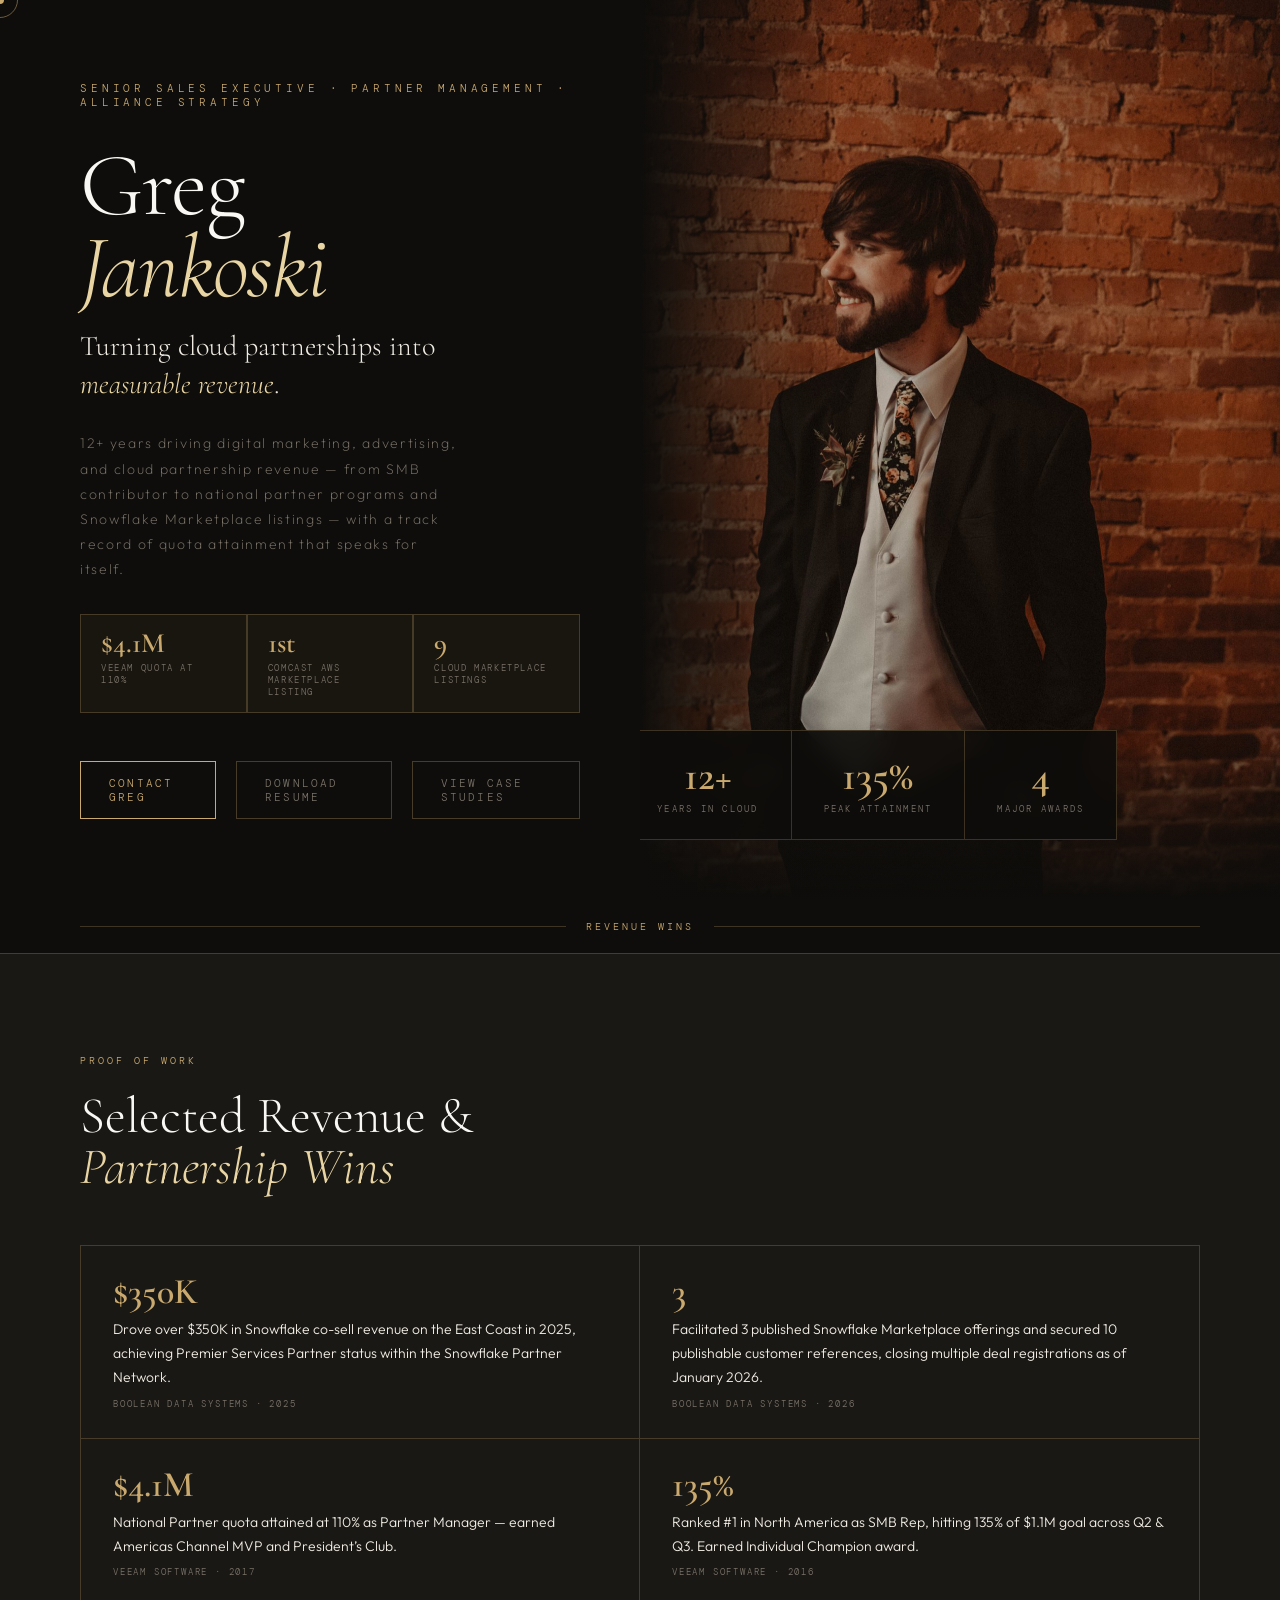
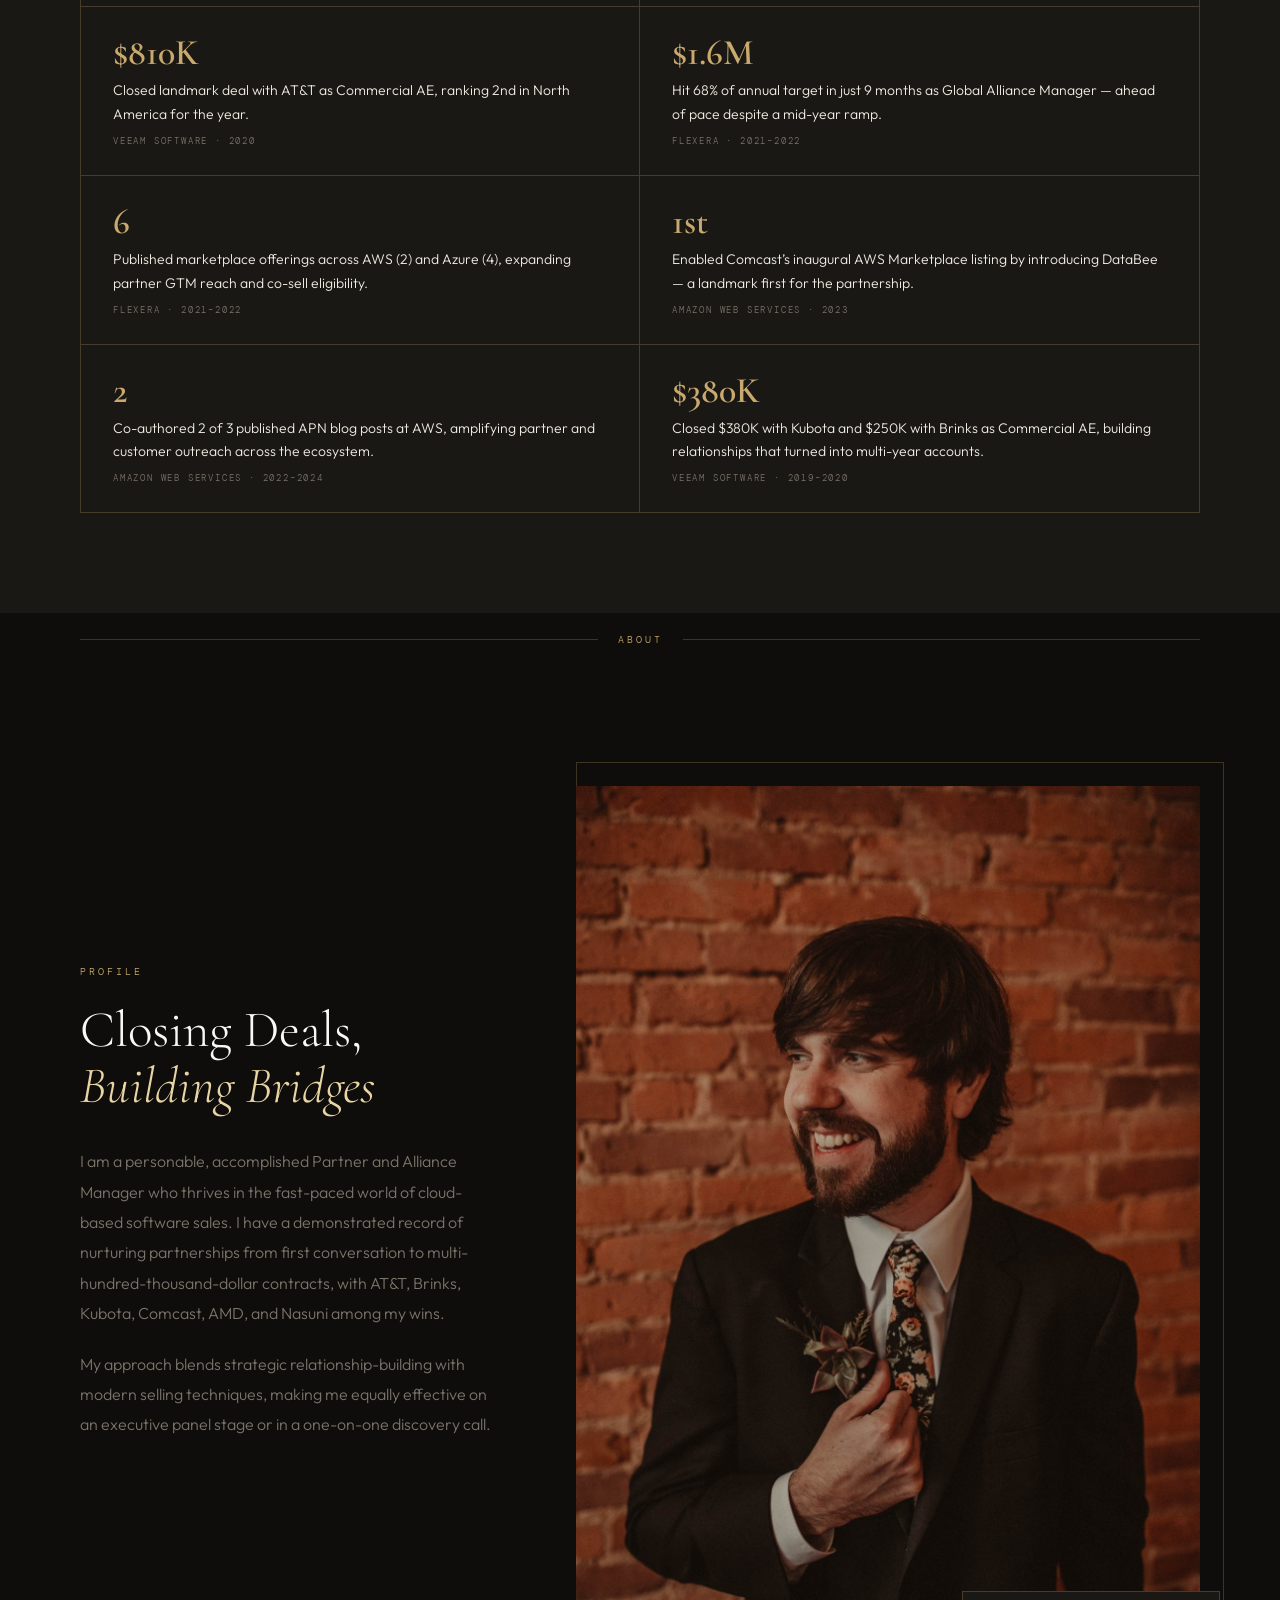
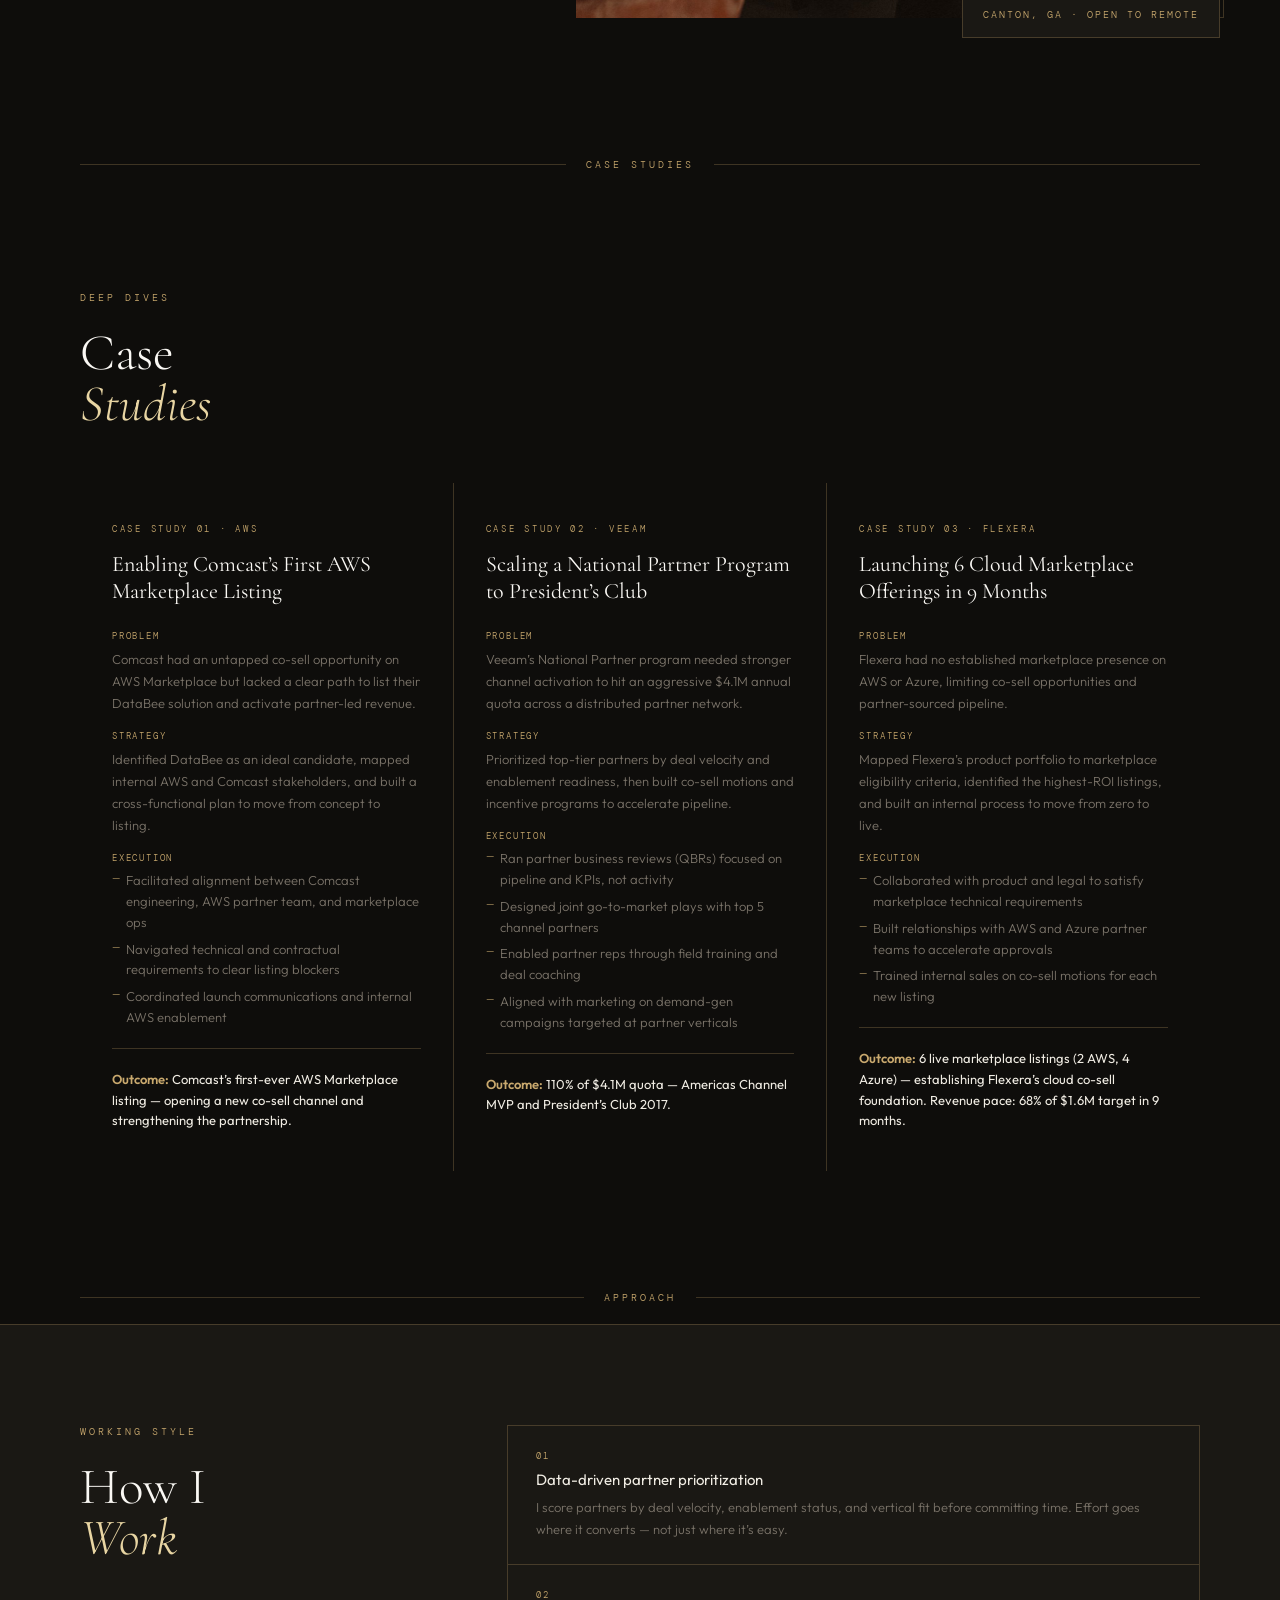
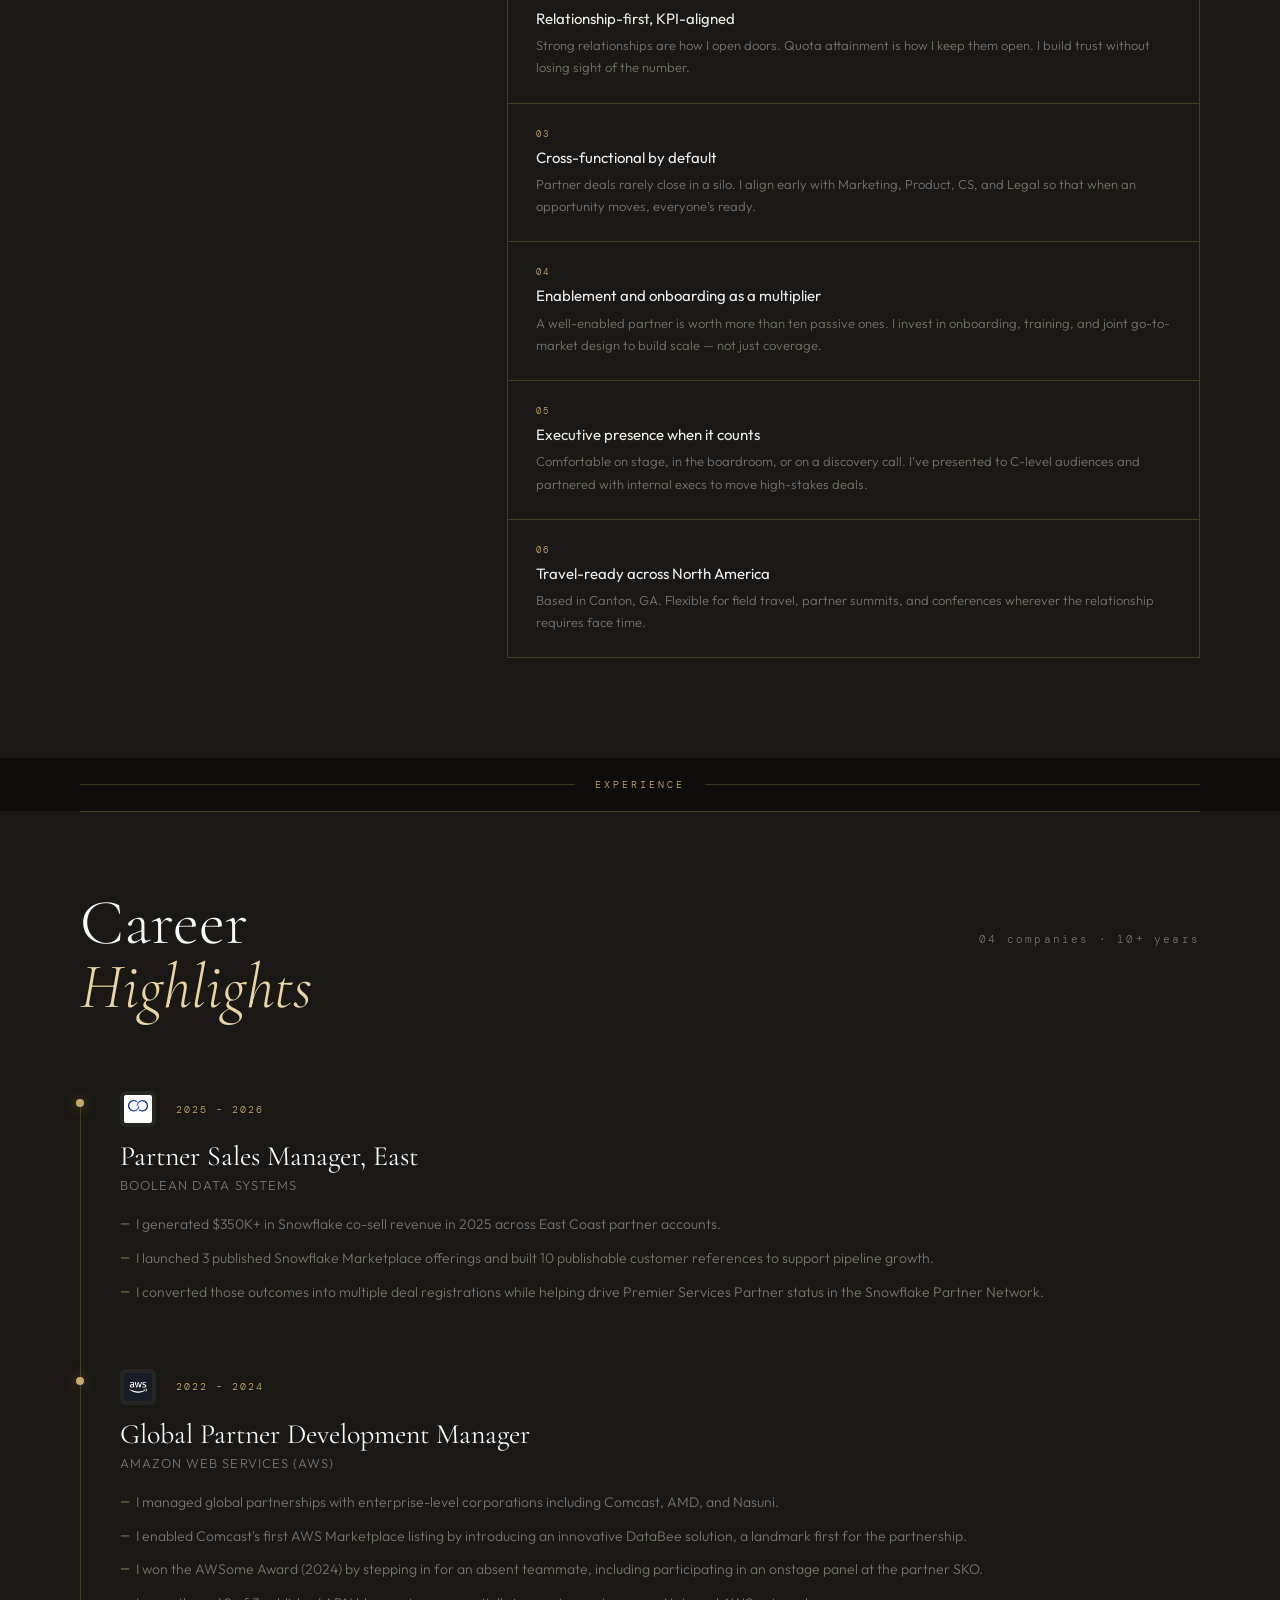
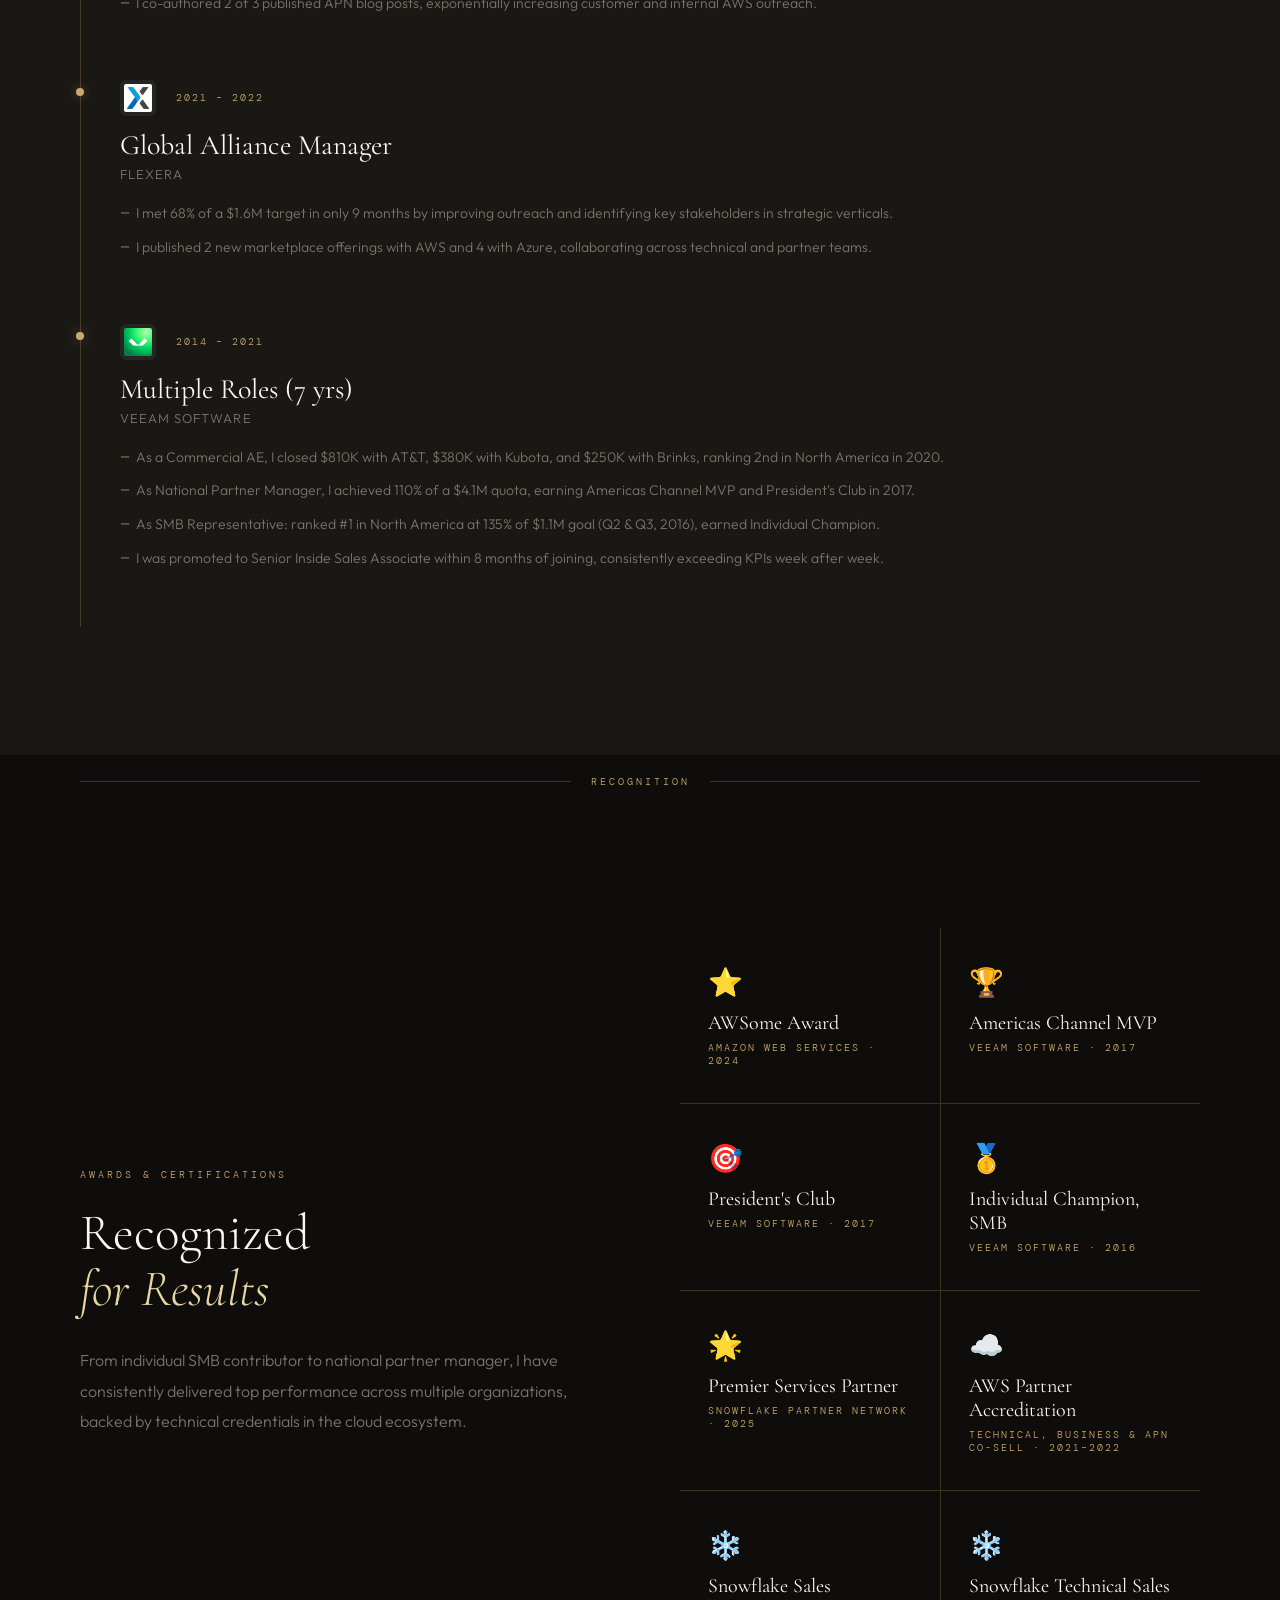
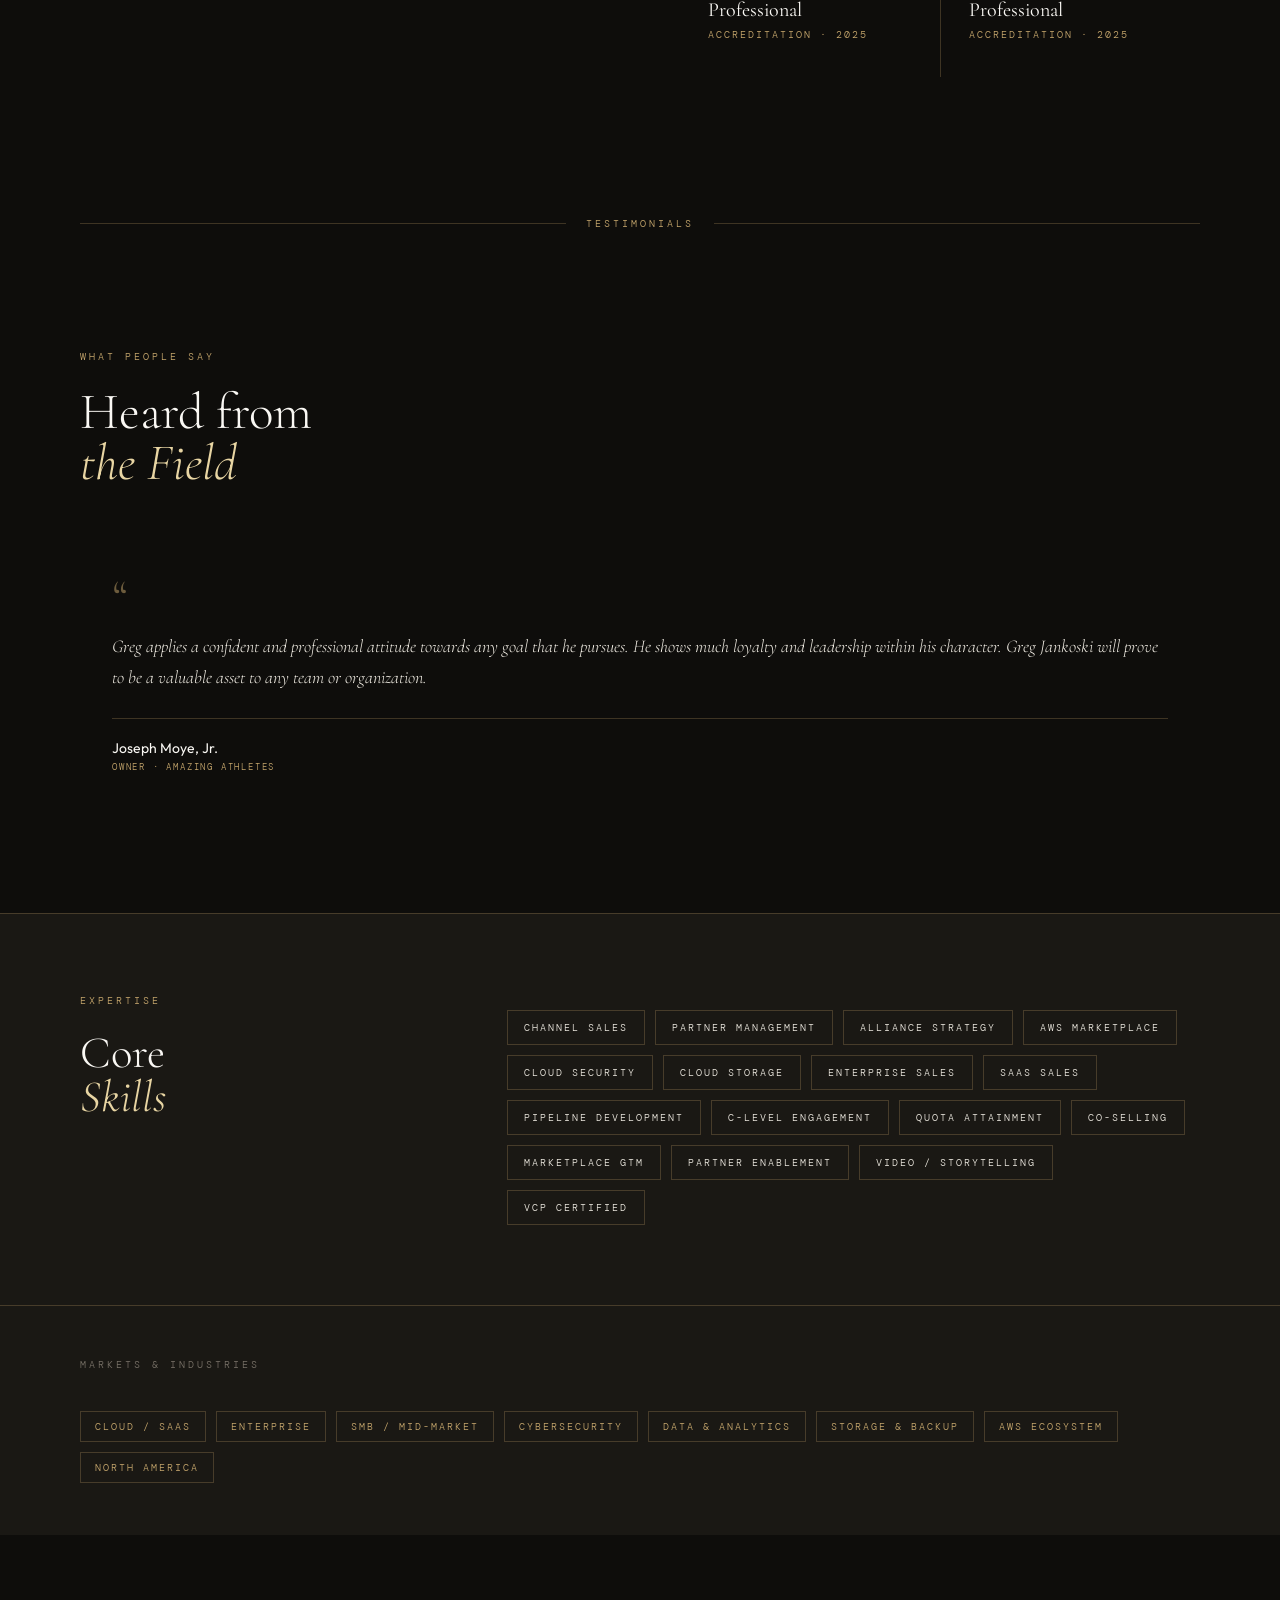
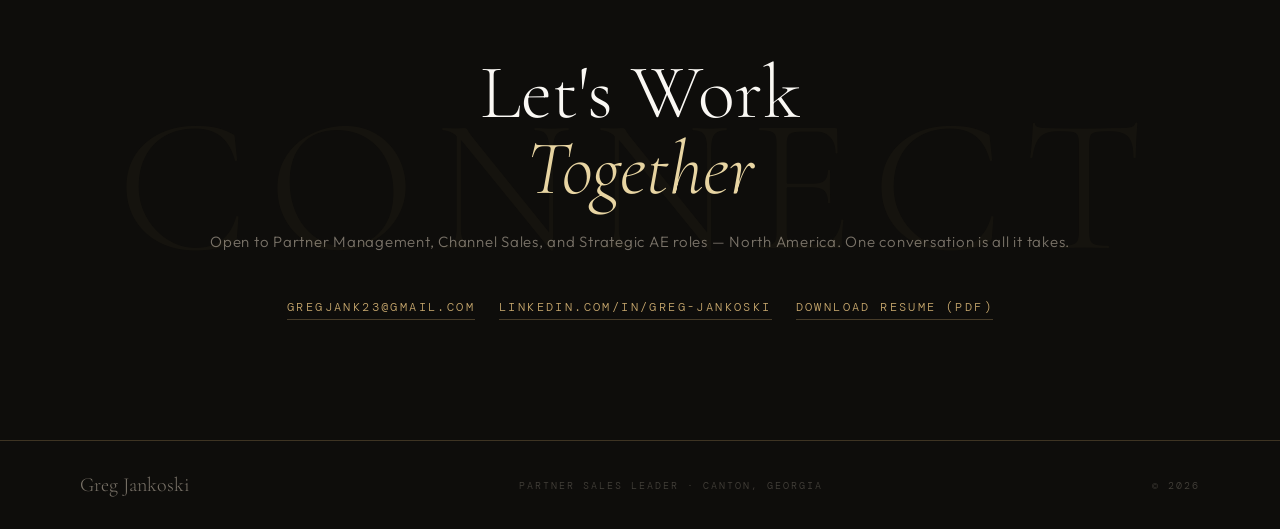
==== commit 524b75f6: "resume update" ====
--- a/index.html
+++ b/index.html
@@ -39,7 +39,7 @@
     </div>
     <div class="hero-cta">
       <a href="mailto:gregjank23@gmail.com" class="btn">Contact Greg</a>
-      <a href="resume.pdf" download class="btn btn-ghost">Download Resume</a>
+      <a href="Greg%20Jankoski%20Senior%20Sales%20Executive%20Resume.pdf" download target="_blank" rel="noopener noreferrer" onclick="window.open(this.href, '_blank', 'noopener,noreferrer')" class="btn btn-ghost">Download Resume</a>
       <a href="#case-studies" class="btn btn-ghost">View Case Studies</a>
     </div>
   </div>
@@ -505,7 +505,7 @@
   <div class="contact-links">
     <a href="mailto:gregjank23@gmail.com" class="contact-link">gregjank23@gmail.com</a>
     <a href="https://www.linkedin.com/in/greg-jankoski" target="_blank" rel="noopener" class="contact-link">linkedin.com/in/greg-jankoski</a>
-    <a href="resume.pdf" download class="contact-link">Download Resume (PDF)</a>
+    <a href="Greg%20Jankoski%20Senior%20Sales%20Executive%20Resume.pdf" download target="_blank" rel="noopener noreferrer" onclick="window.open(this.href, '_blank', 'noopener,noreferrer')" class="contact-link">Download Resume (PDF)</a>
   </div>
 </section>
 
--- a/styles.css
+++ b/styles.css
@@ -829,7 +829,7 @@
   .testimonials { padding: 100px 80px; }
   .testimonials-grid {
     display: grid;
-    grid-template-columns: repeat(auto-fill, minmax(300px, 1fr));
+    grid-template-columns: repeat(auto-fit, minmax(300px, 1fr));
     gap: 1px;
     background: var(--border);
     margin-top: 52px;
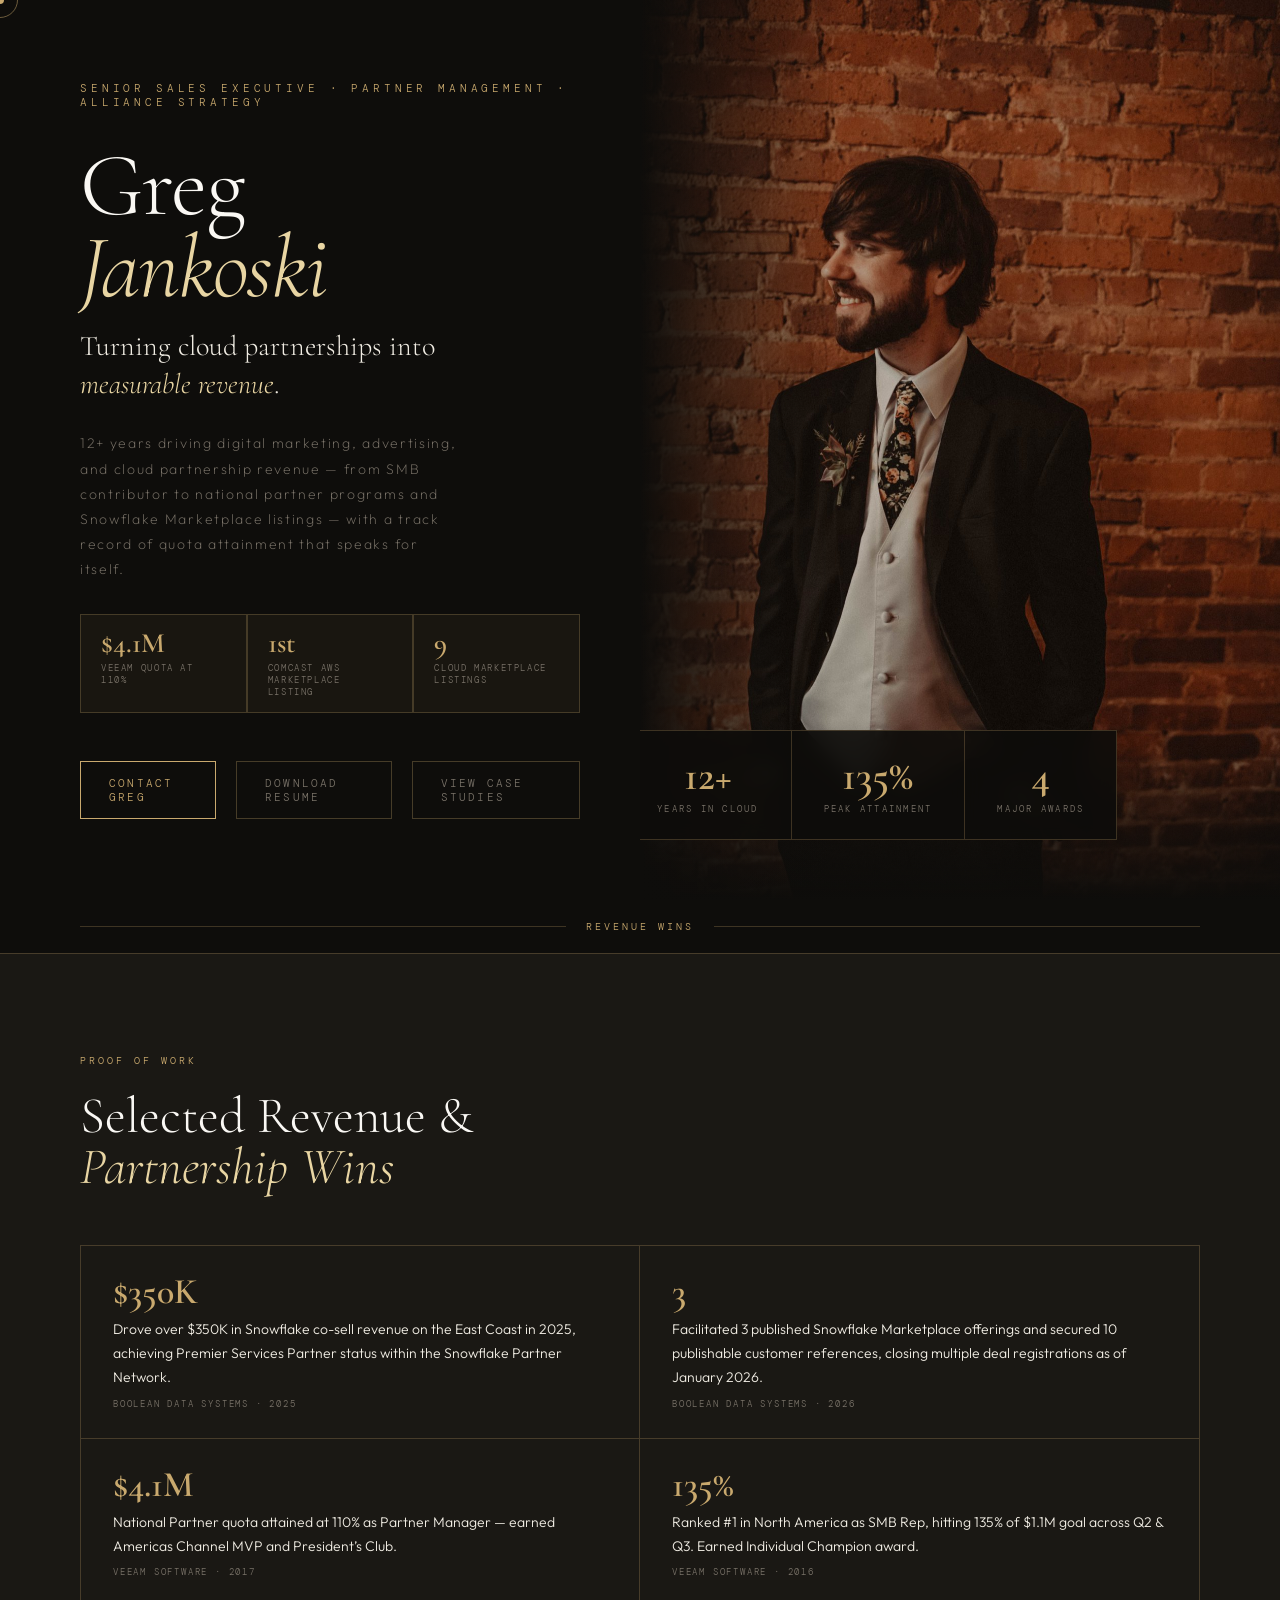
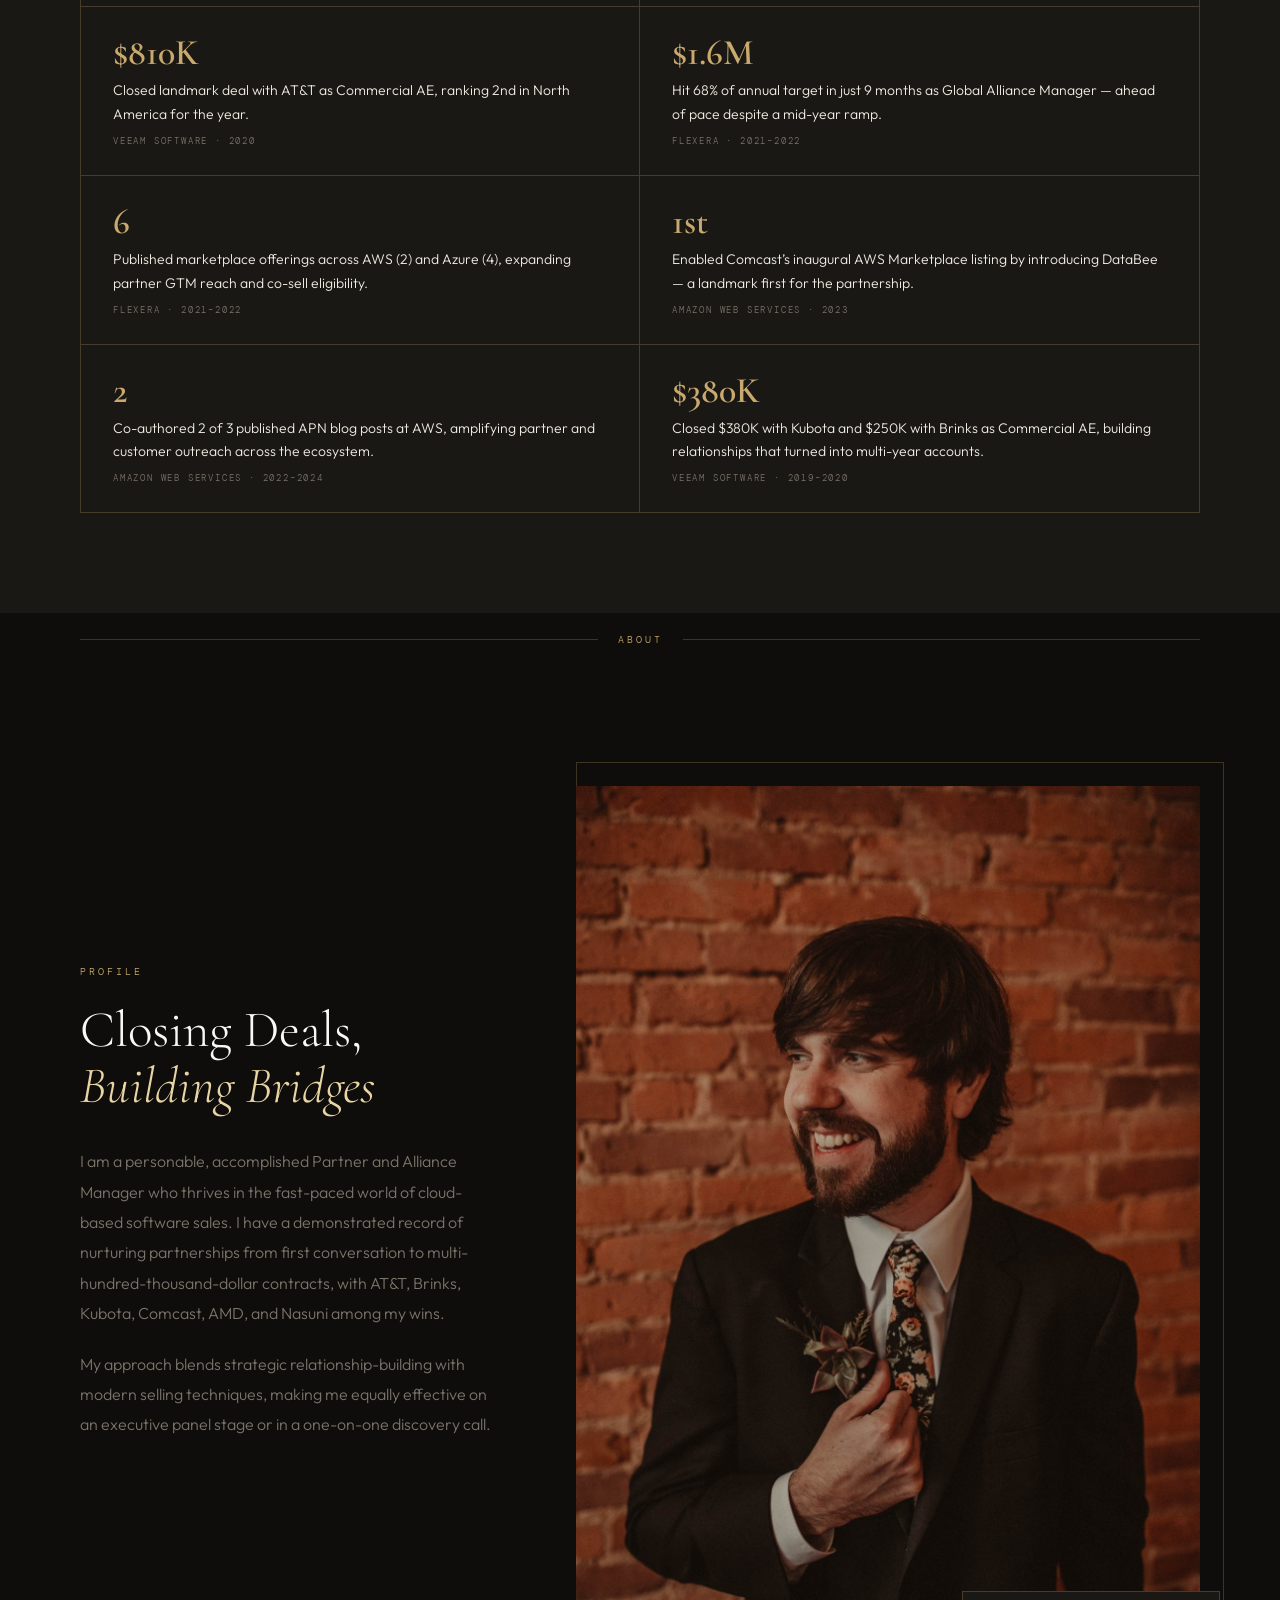
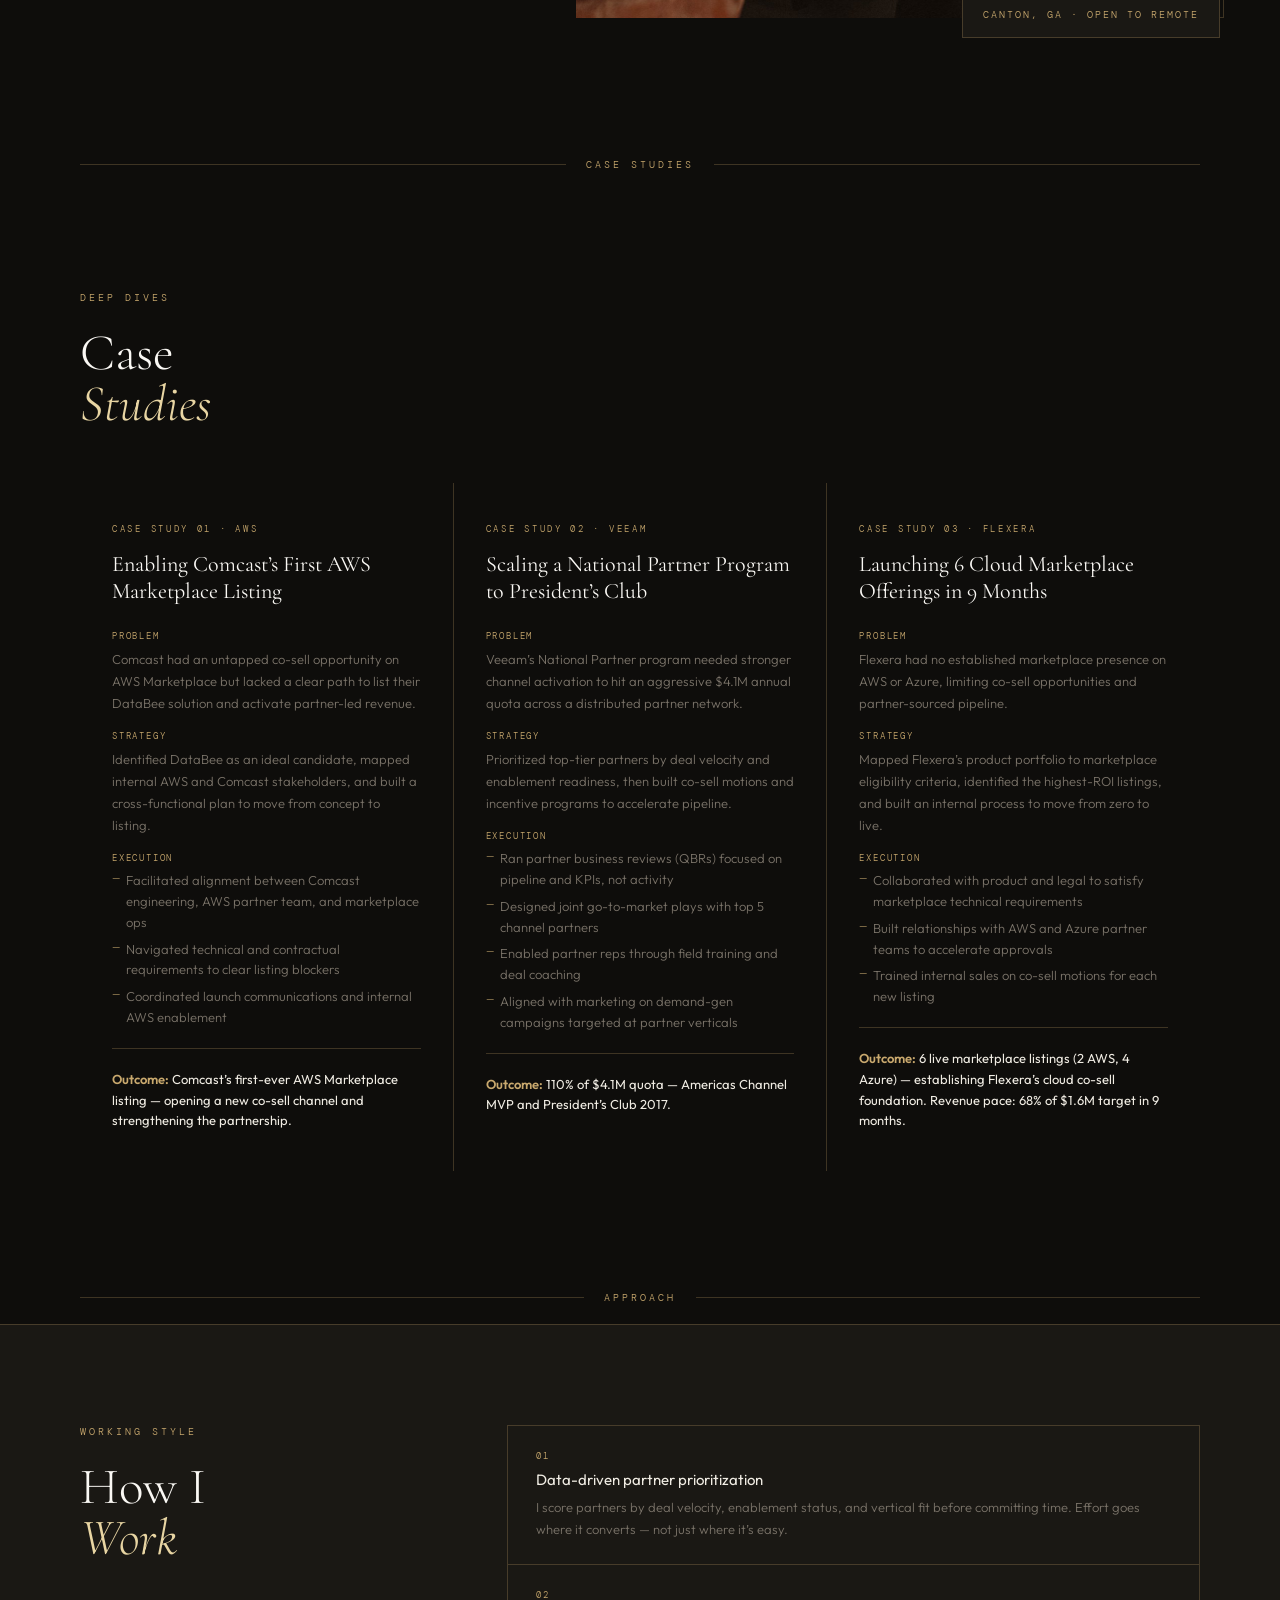
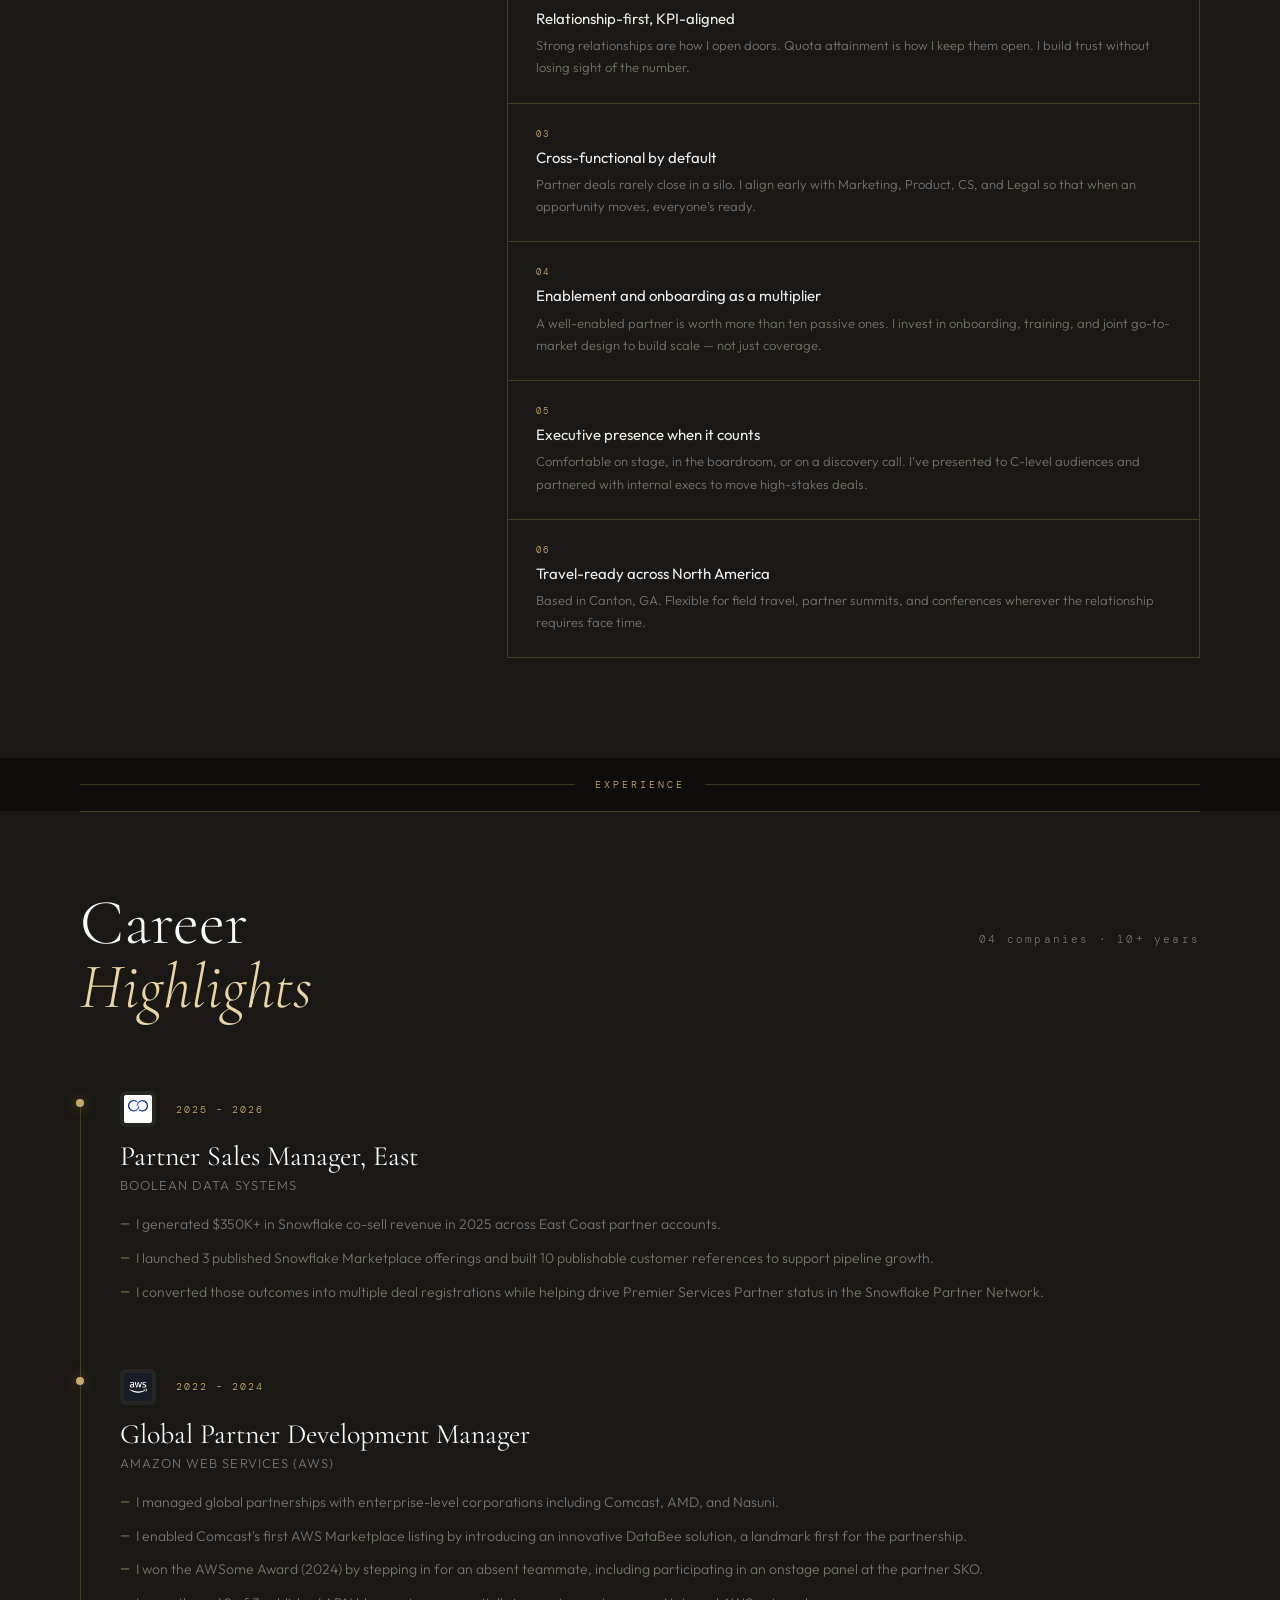
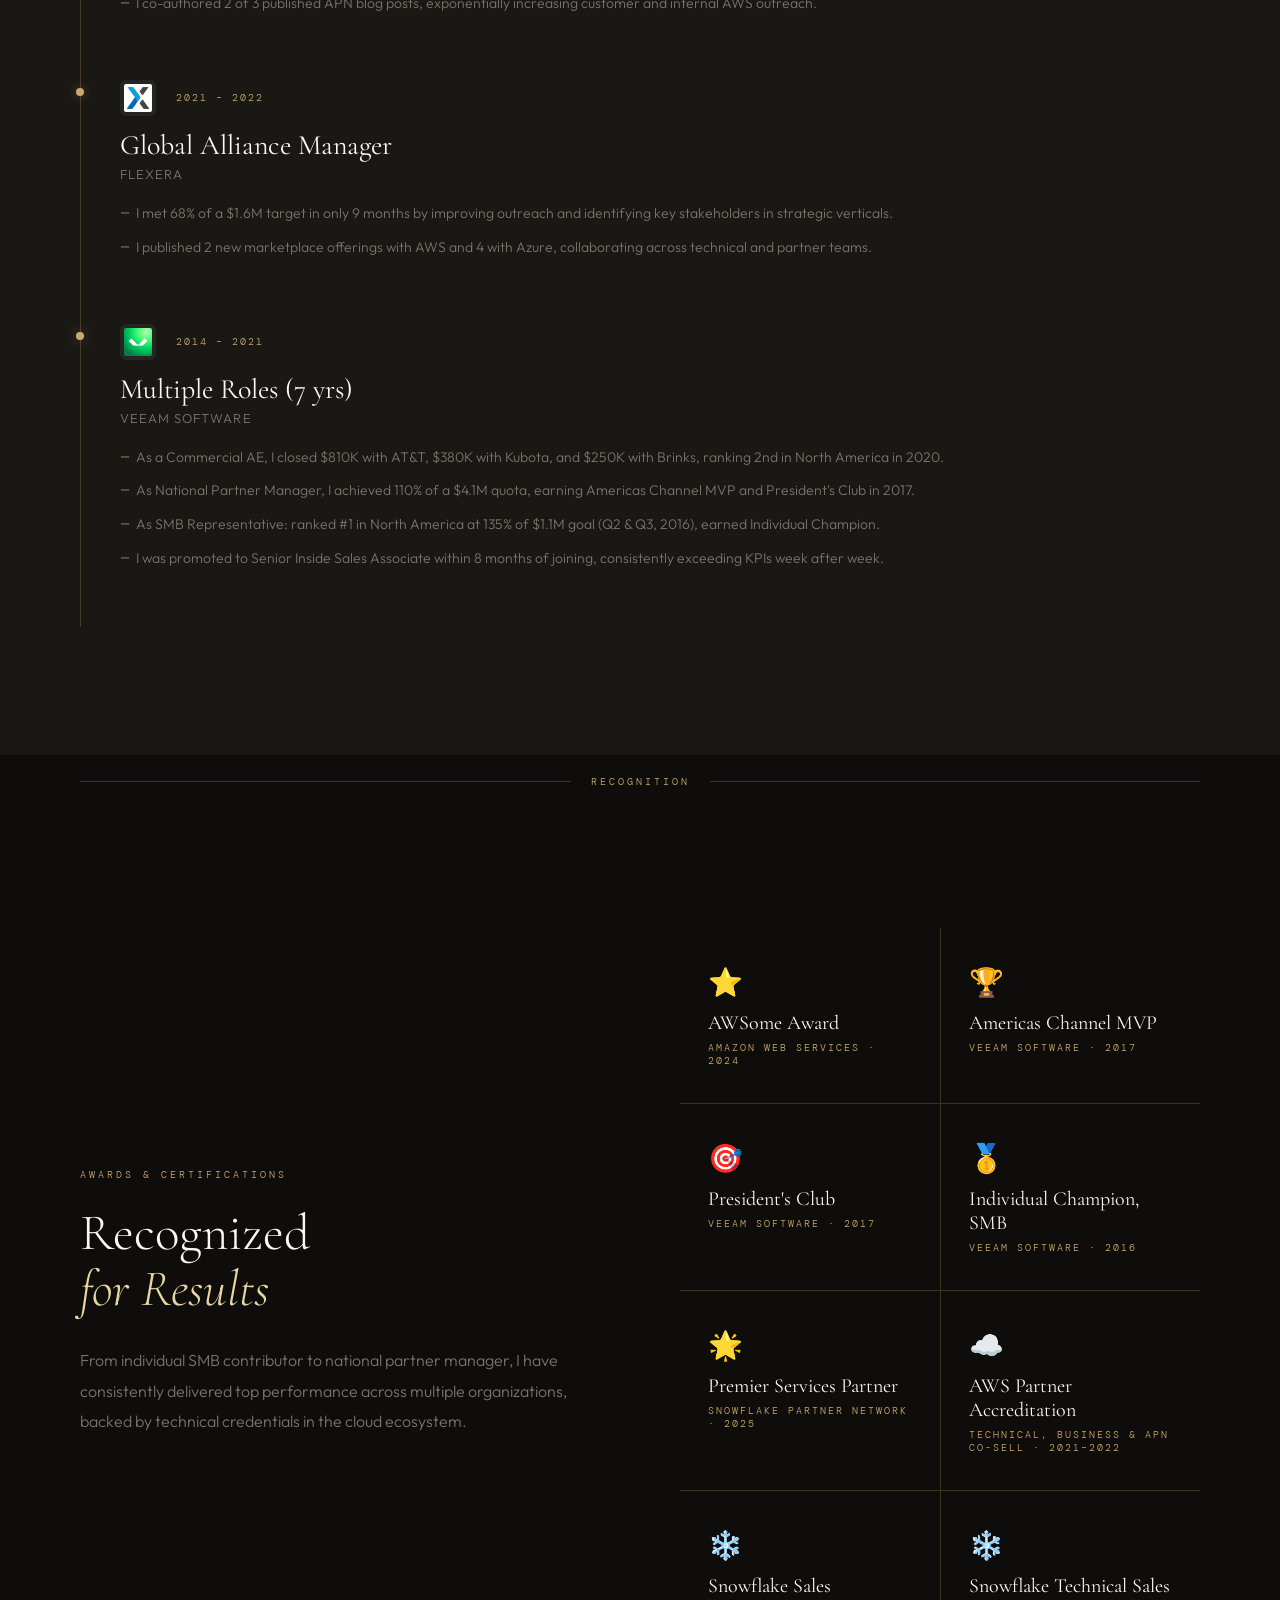
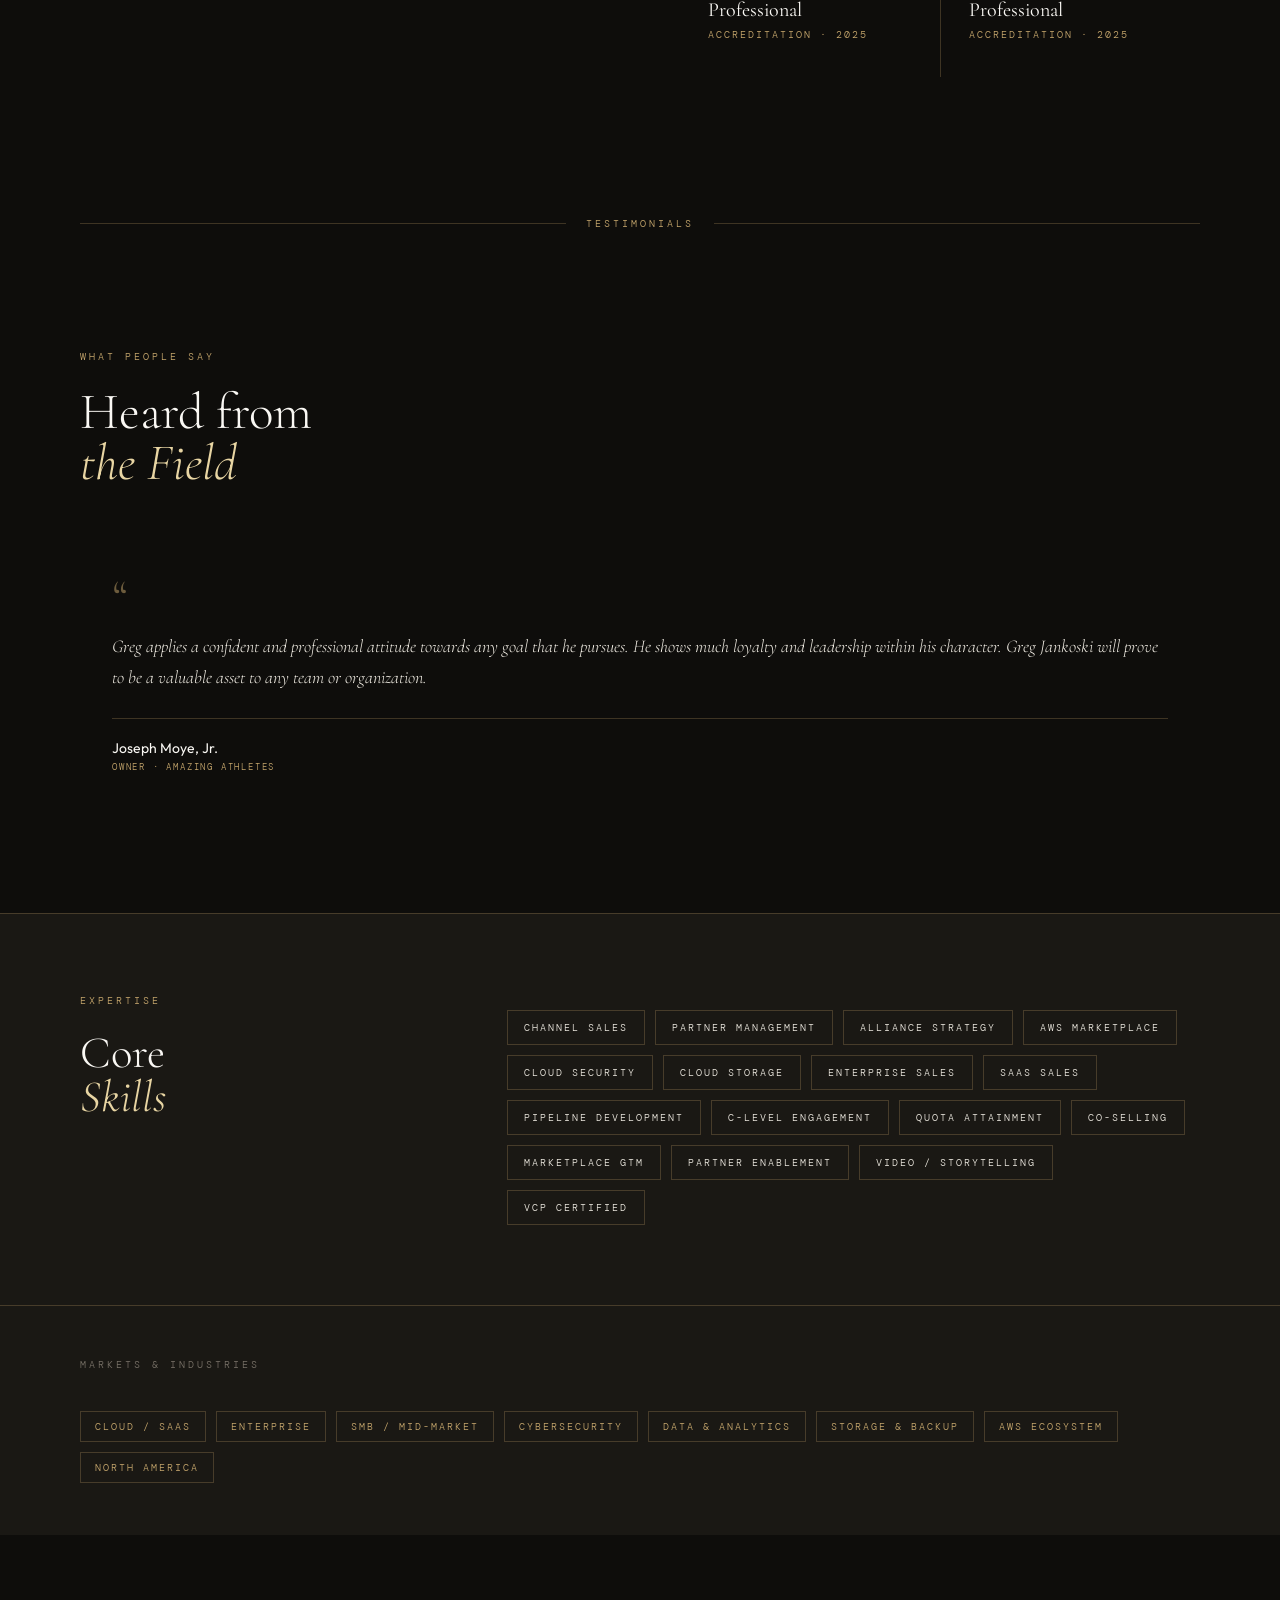
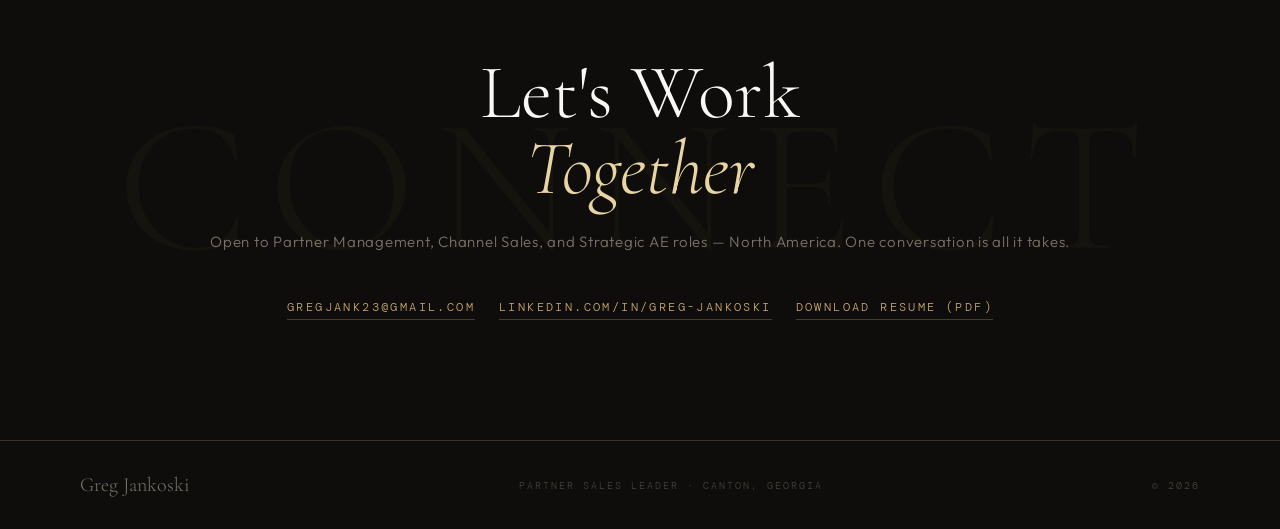
==== commit 413f2e43: "Add toggleable contact video with responsive mobile behavior" ====
--- a/index.html
+++ b/index.html
@@ -500,7 +500,15 @@
 
 <!-- ── CONTACT ── -->
 <section class="contact">
-  <h2 class="contact-heading">Let's Work<br><em>Together</em></h2>
+  <h2 class="contact-heading">
+    <button type="button" class="contact-heading-toggle" id="contact-video-toggle" aria-expanded="false" aria-controls="contact-video-wrap">
+      Let's Work<br><em>Together</em>
+      <span class="contact-heading-hide" aria-hidden="true">Hide Video</span>
+    </button>
+  </h2>
+  <div class="contact-video" id="contact-video-wrap" hidden>
+    <iframe width="560" height="315" src="https://www.youtube-nocookie.com/embed/kzAm1nR8HrU?si=CepfpTjzgnaCSk04" title="YouTube video player" frameborder="0" allow="accelerometer; autoplay; clipboard-write; encrypted-media; gyroscope; picture-in-picture; web-share" referrerpolicy="strict-origin-when-cross-origin" allowfullscreen></iframe>
+  </div>
   <p class="contact-sub">Open to Partner Management, Channel Sales, and Strategic AE roles — North America. One conversation is all it takes.</p>
   <div class="contact-links">
     <a href="mailto:gregjank23@gmail.com" class="contact-link">gregjank23@gmail.com</a>
@@ -539,6 +547,28 @@
   }, { threshold: 0.15 });
 
   document.querySelectorAll('.timeline-item').forEach(el => observer.observe(el));
+
+  const contactVideoToggle = document.getElementById('contact-video-toggle');
+  const contactVideoWrap = document.getElementById('contact-video-wrap');
+
+  if (contactVideoToggle && contactVideoWrap) {
+    contactVideoToggle.addEventListener('click', () => {
+      const isOpen = contactVideoWrap.classList.toggle('is-visible');
+      contactVideoWrap.hidden = !isOpen;
+      contactVideoToggle.setAttribute('aria-expanded', String(isOpen));
+      contactVideoToggle.classList.toggle('is-open', isOpen);
+
+      if (isOpen) {
+        setTimeout(() => {
+          contactVideoWrap.scrollIntoView({ behavior: 'smooth', block: 'start' });
+        }, 80);
+      } else {
+        setTimeout(() => {
+          contactVideoToggle.scrollIntoView({ behavior: 'smooth', block: 'center' });
+        }, 80);
+      }
+    });
+  }
 </script>
 </body>
 </html>
--- a/styles.css
+++ b/styles.css
@@ -528,6 +528,12 @@
     white-space: nowrap;
     letter-spacing: 0.1em;
     pointer-events: none;
+    z-index: 0;
+  }
+
+  .contact > * {
+    position: relative;
+    z-index: 1;
   }
 
   .contact-heading {
@@ -539,6 +545,52 @@
     margin-bottom: 24px;
   }
   .contact-heading em { font-style: italic; color: var(--gold-light); }
+
+  .contact-heading-toggle {
+    background: none;
+    border: none;
+    color: inherit;
+    font: inherit;
+    line-height: inherit;
+    cursor: none;
+    text-decoration: none;
+    transition: color 0.25s ease, text-decoration-color 0.25s ease;
+    text-decoration-color: transparent;
+    text-decoration-thickness: 1px;
+    text-underline-offset: 0.11em;
+  }
+
+  .contact-heading-hide {
+    display: none;
+    margin-top: 16px;
+    font-family: 'DM Mono', monospace;
+    font-size: 11px;
+    letter-spacing: 0.18em;
+    text-transform: uppercase;
+    color: rgba(201,169,110,0.55);
+    line-height: 1;
+  }
+
+  .contact-heading-toggle.is-open .contact-heading-hide {
+    display: block;
+  }
+
+  .contact-video {
+    width: min(560px, 100%);
+    margin: 0 auto 32px;
+  }
+
+  .contact-video.is-visible {
+    display: block;
+  }
+
+  .contact-video iframe {
+    display: block;
+    width: 100%;
+    height: auto;
+    aspect-ratio: 16 / 9;
+    border: 0;
+  }
 
   .contact-sub {
     font-size: 15px;
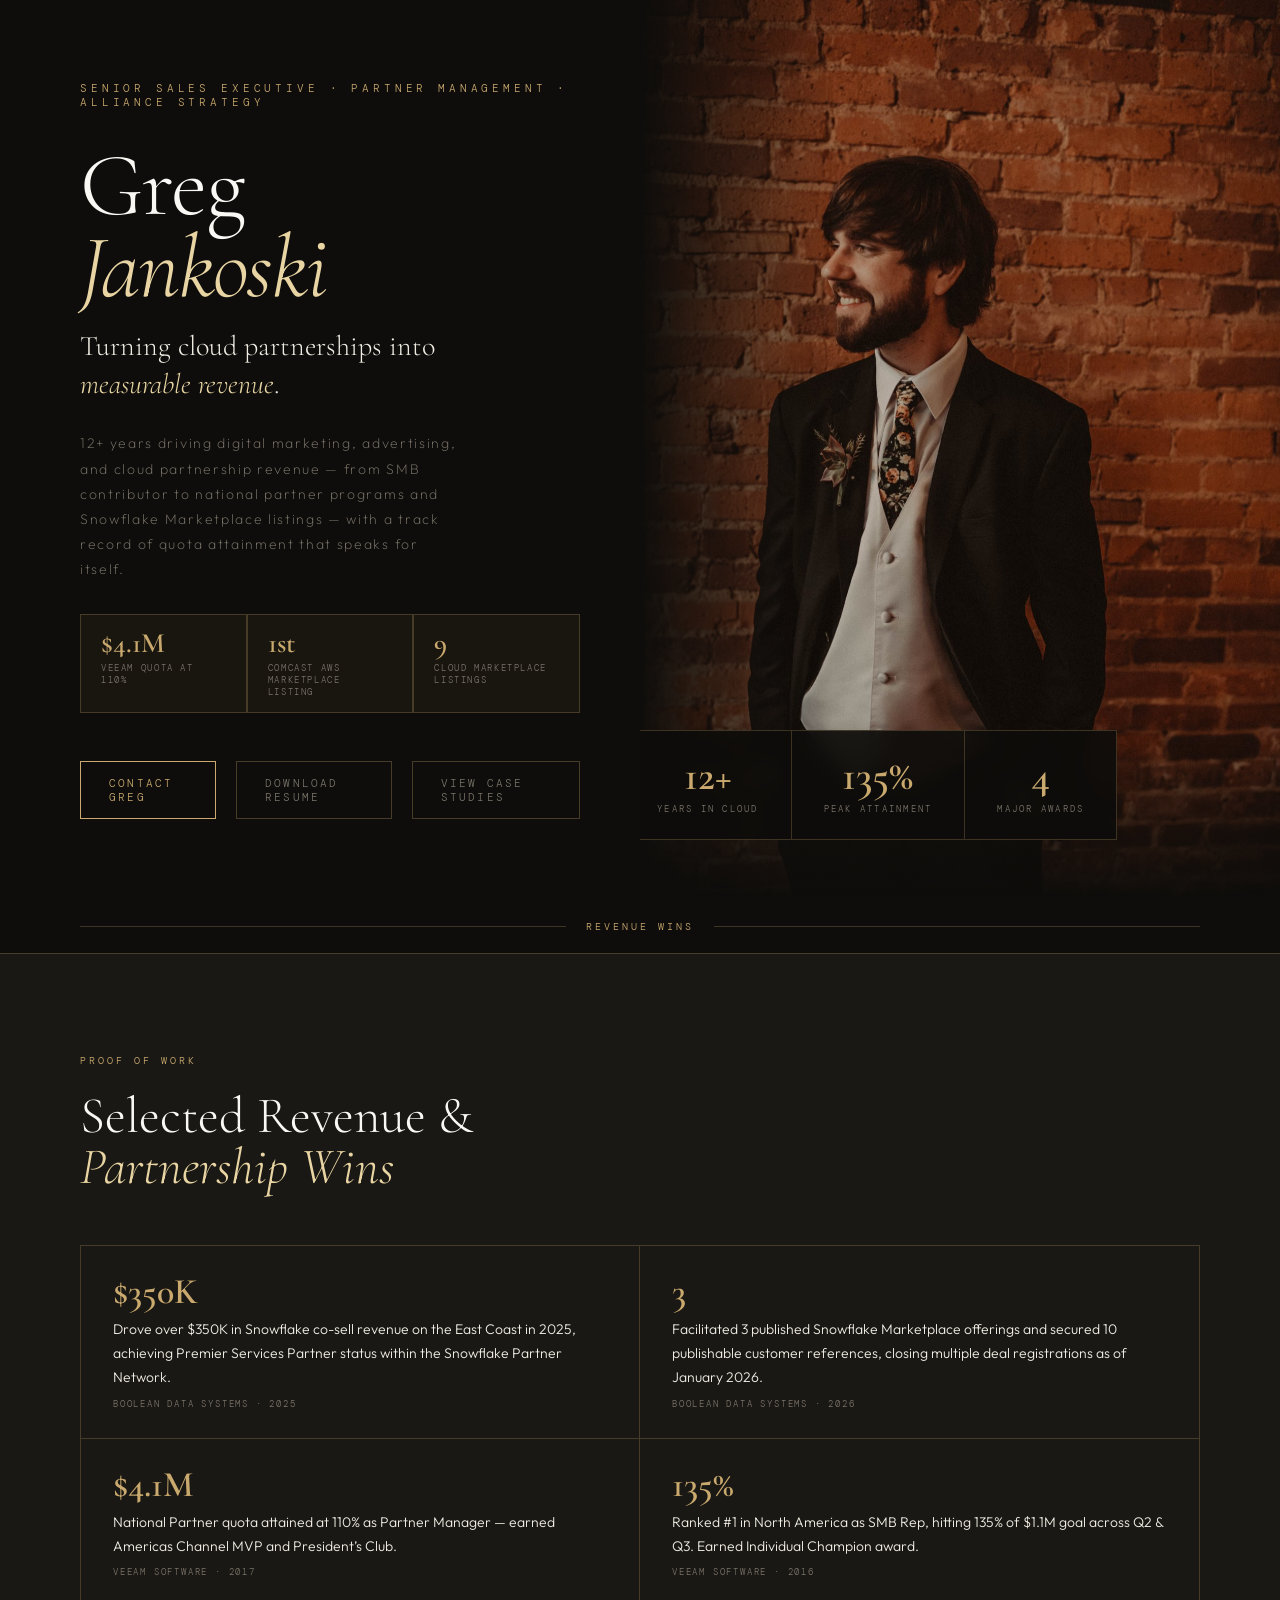
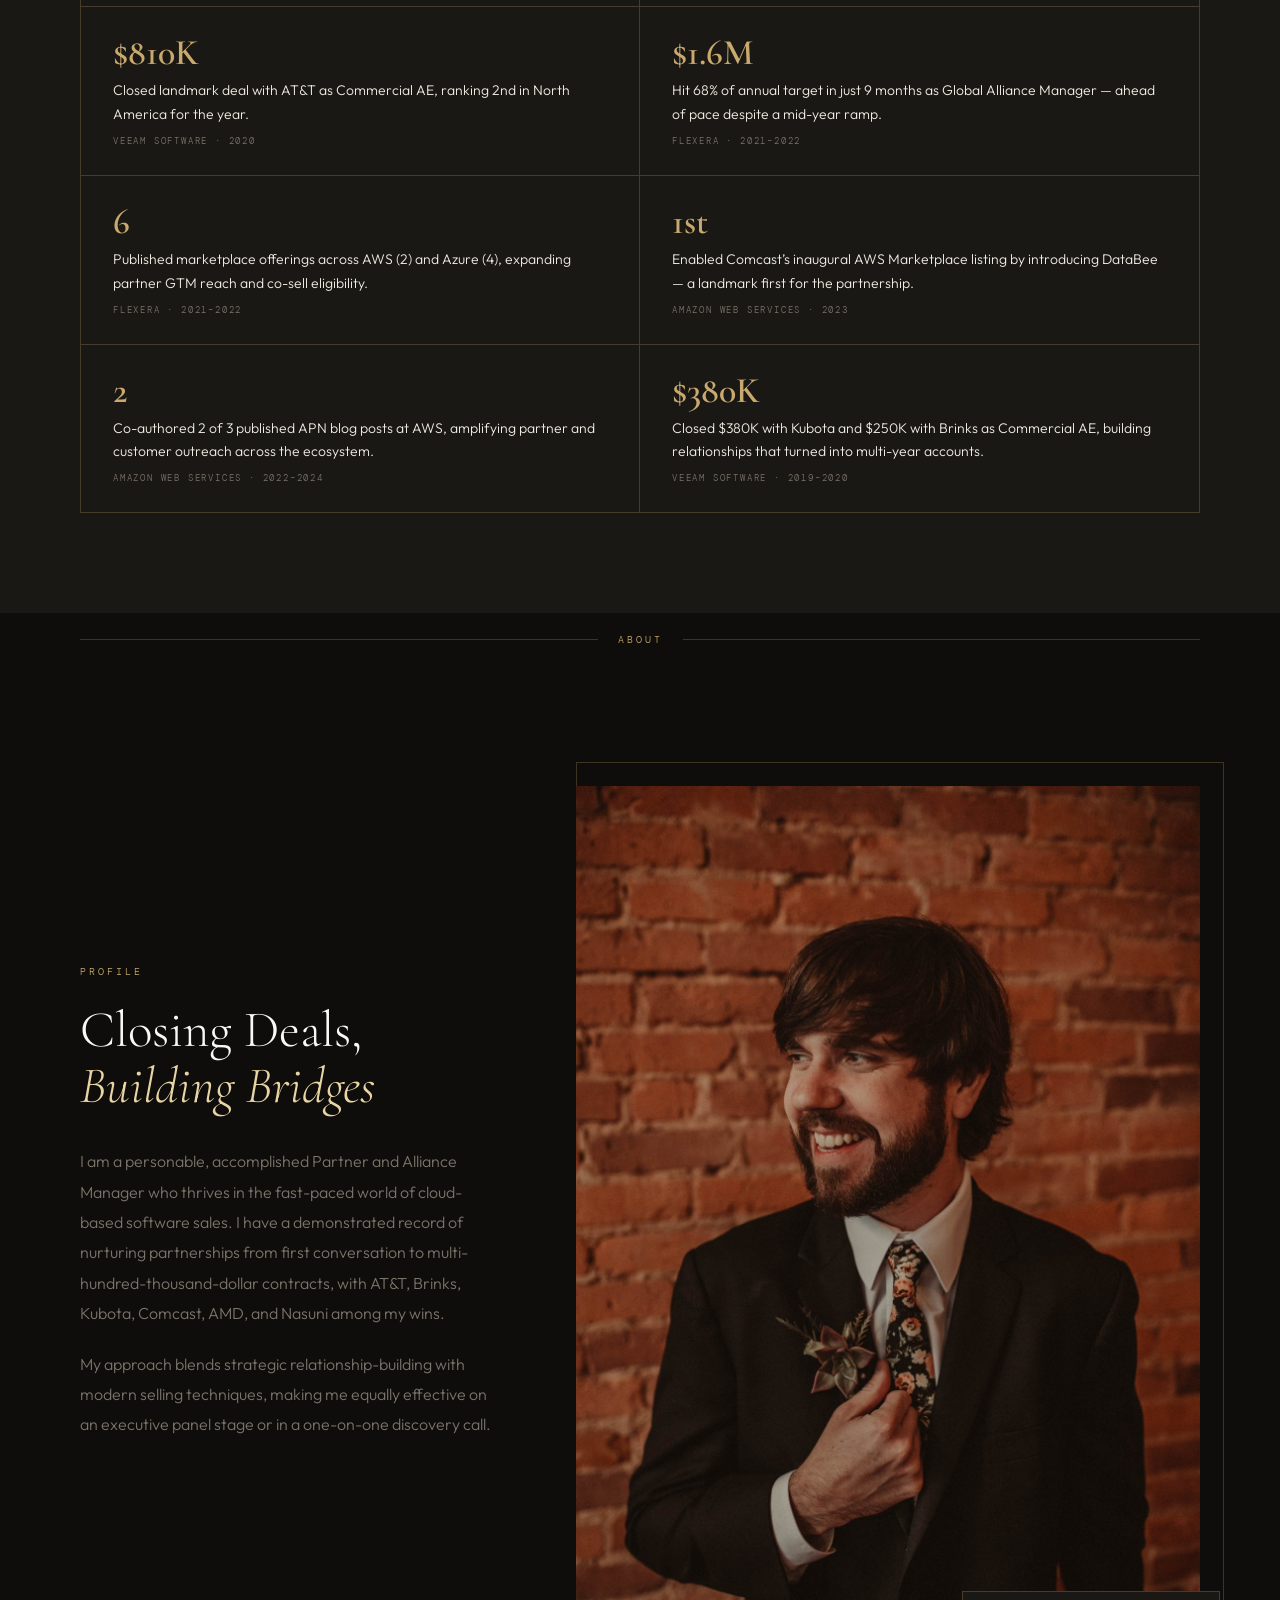
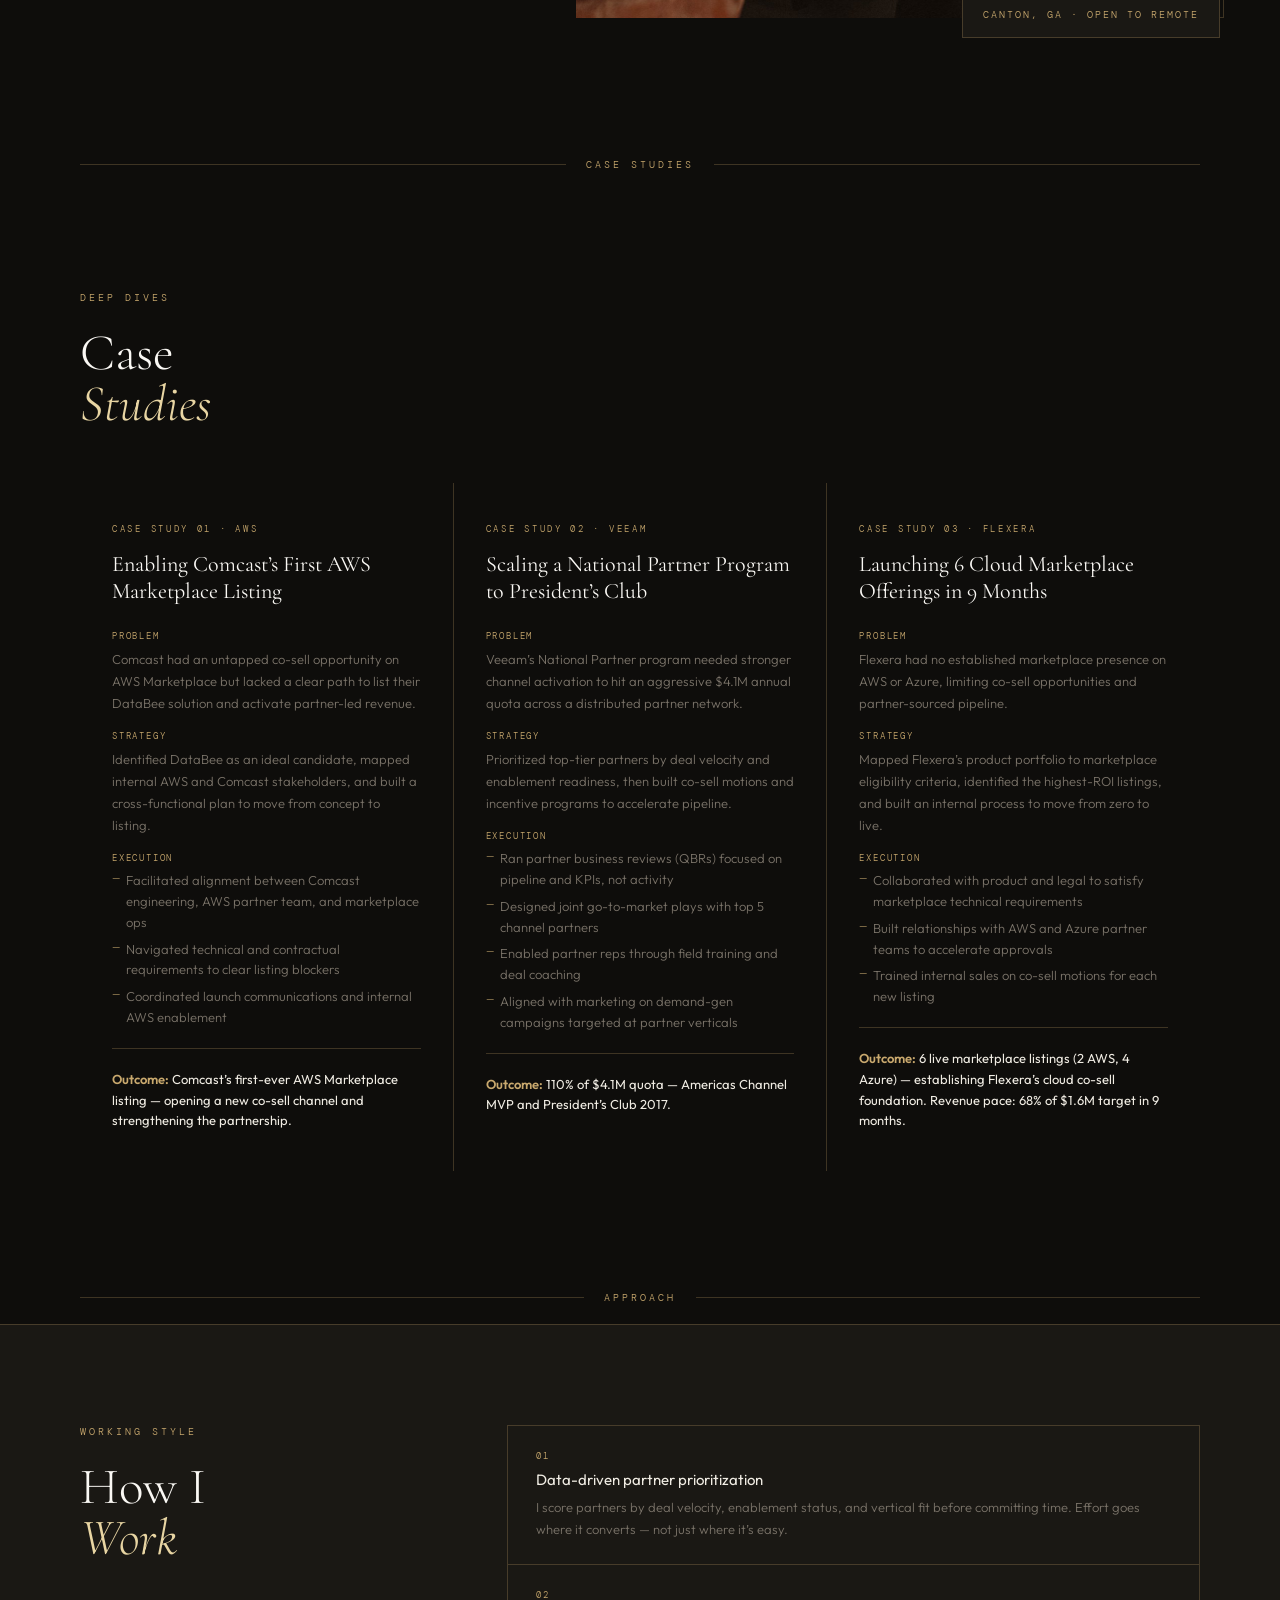
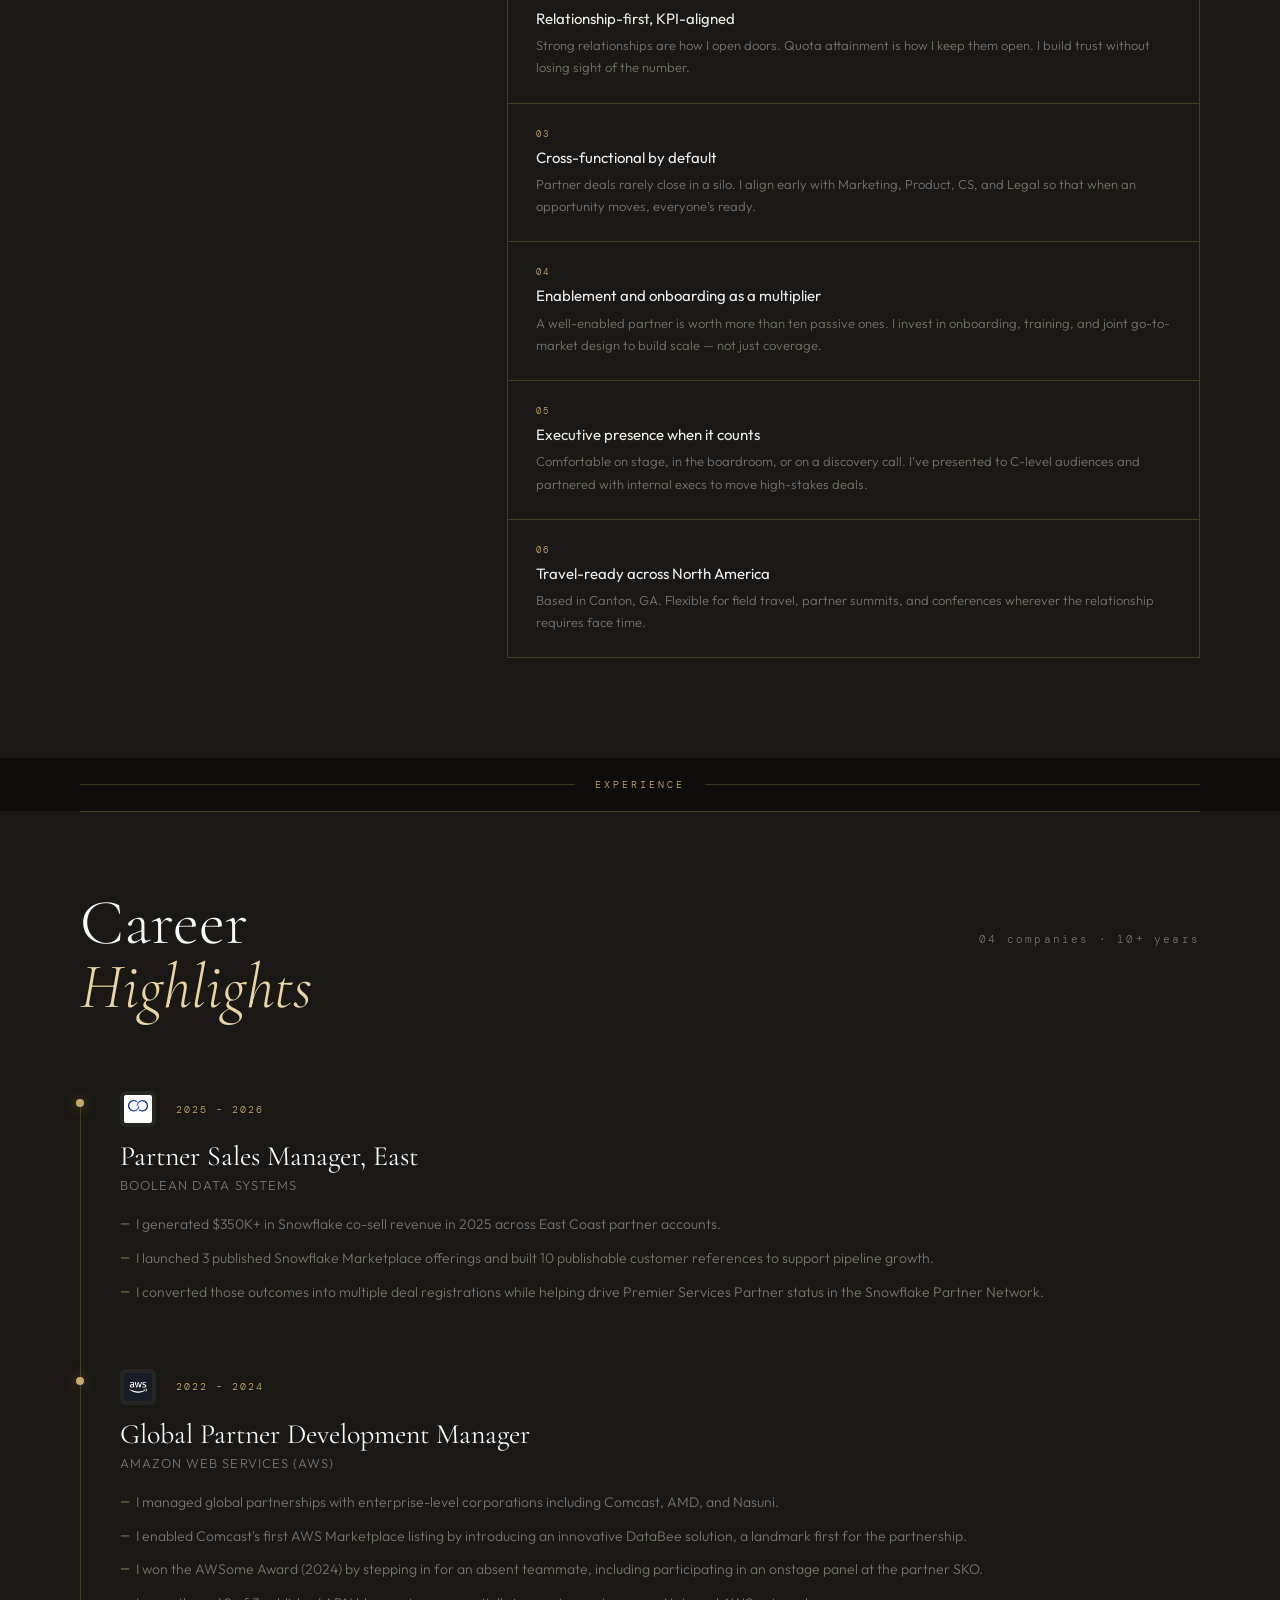
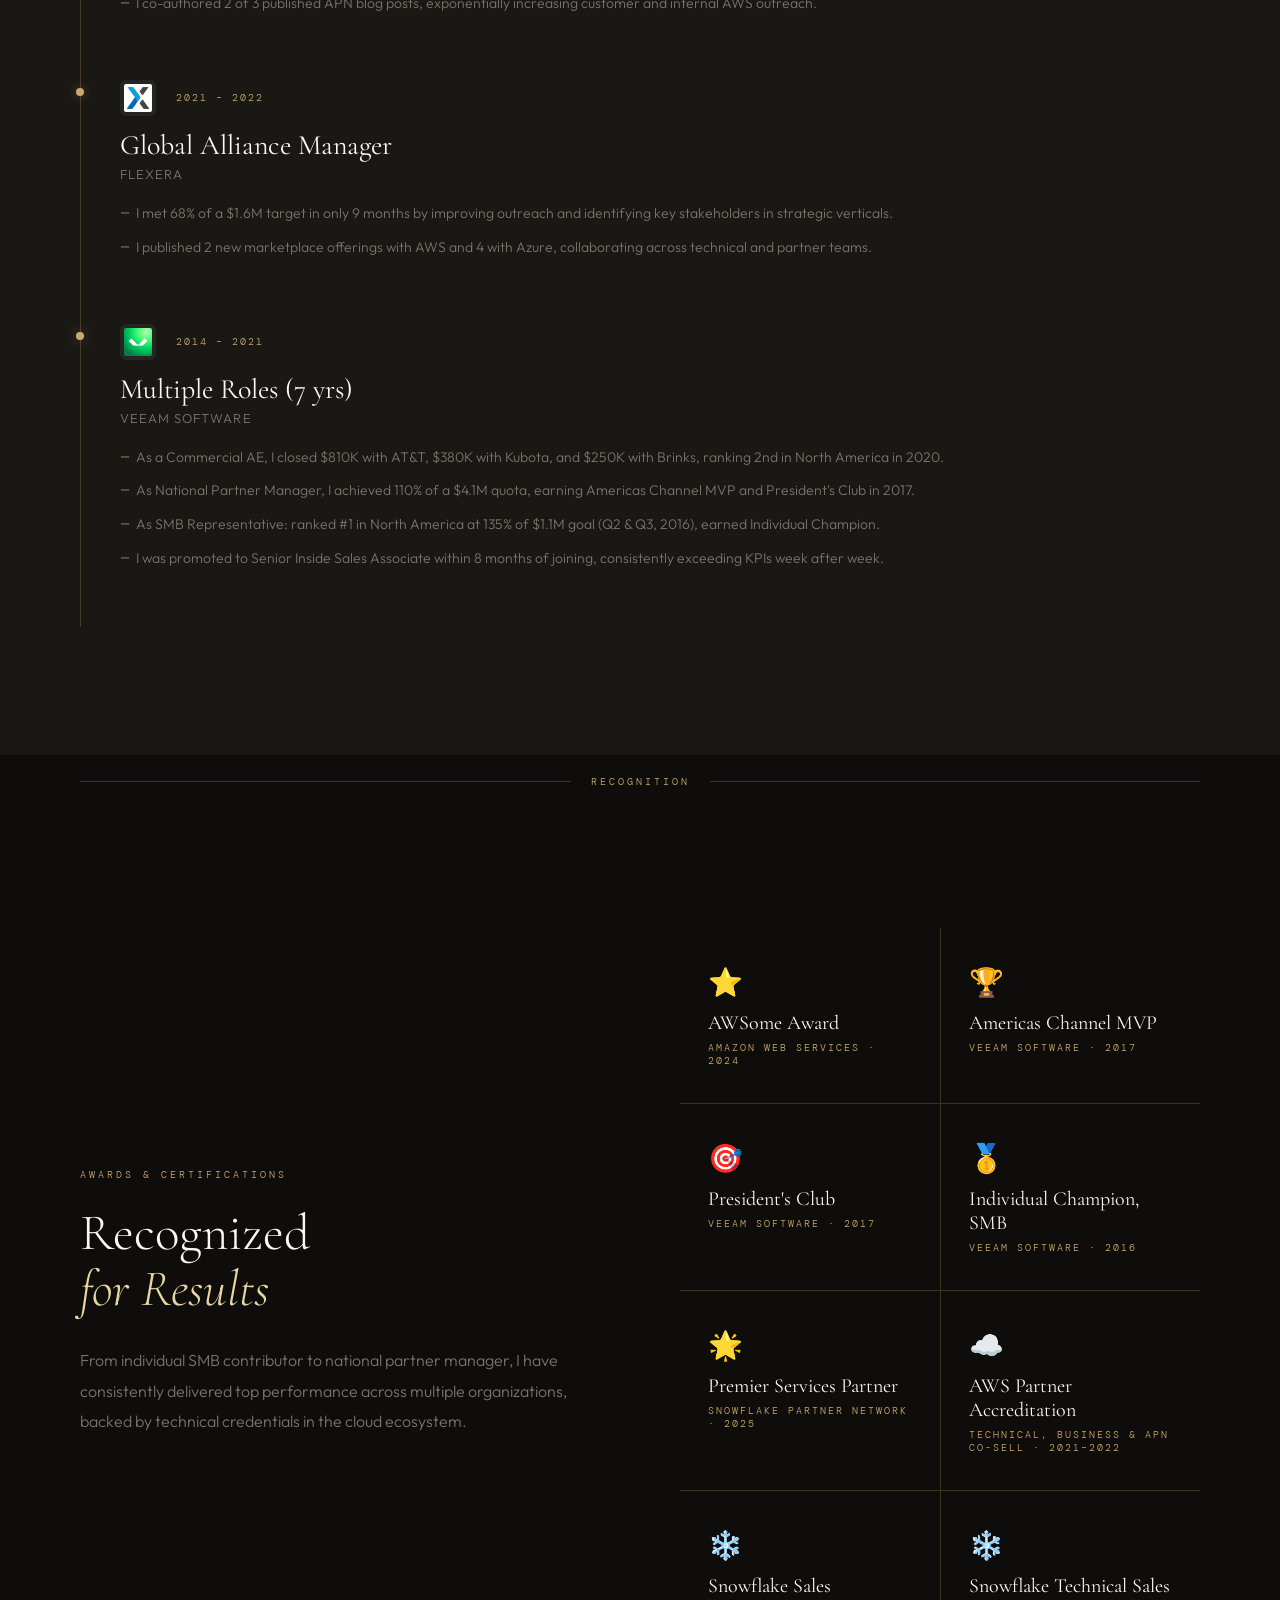
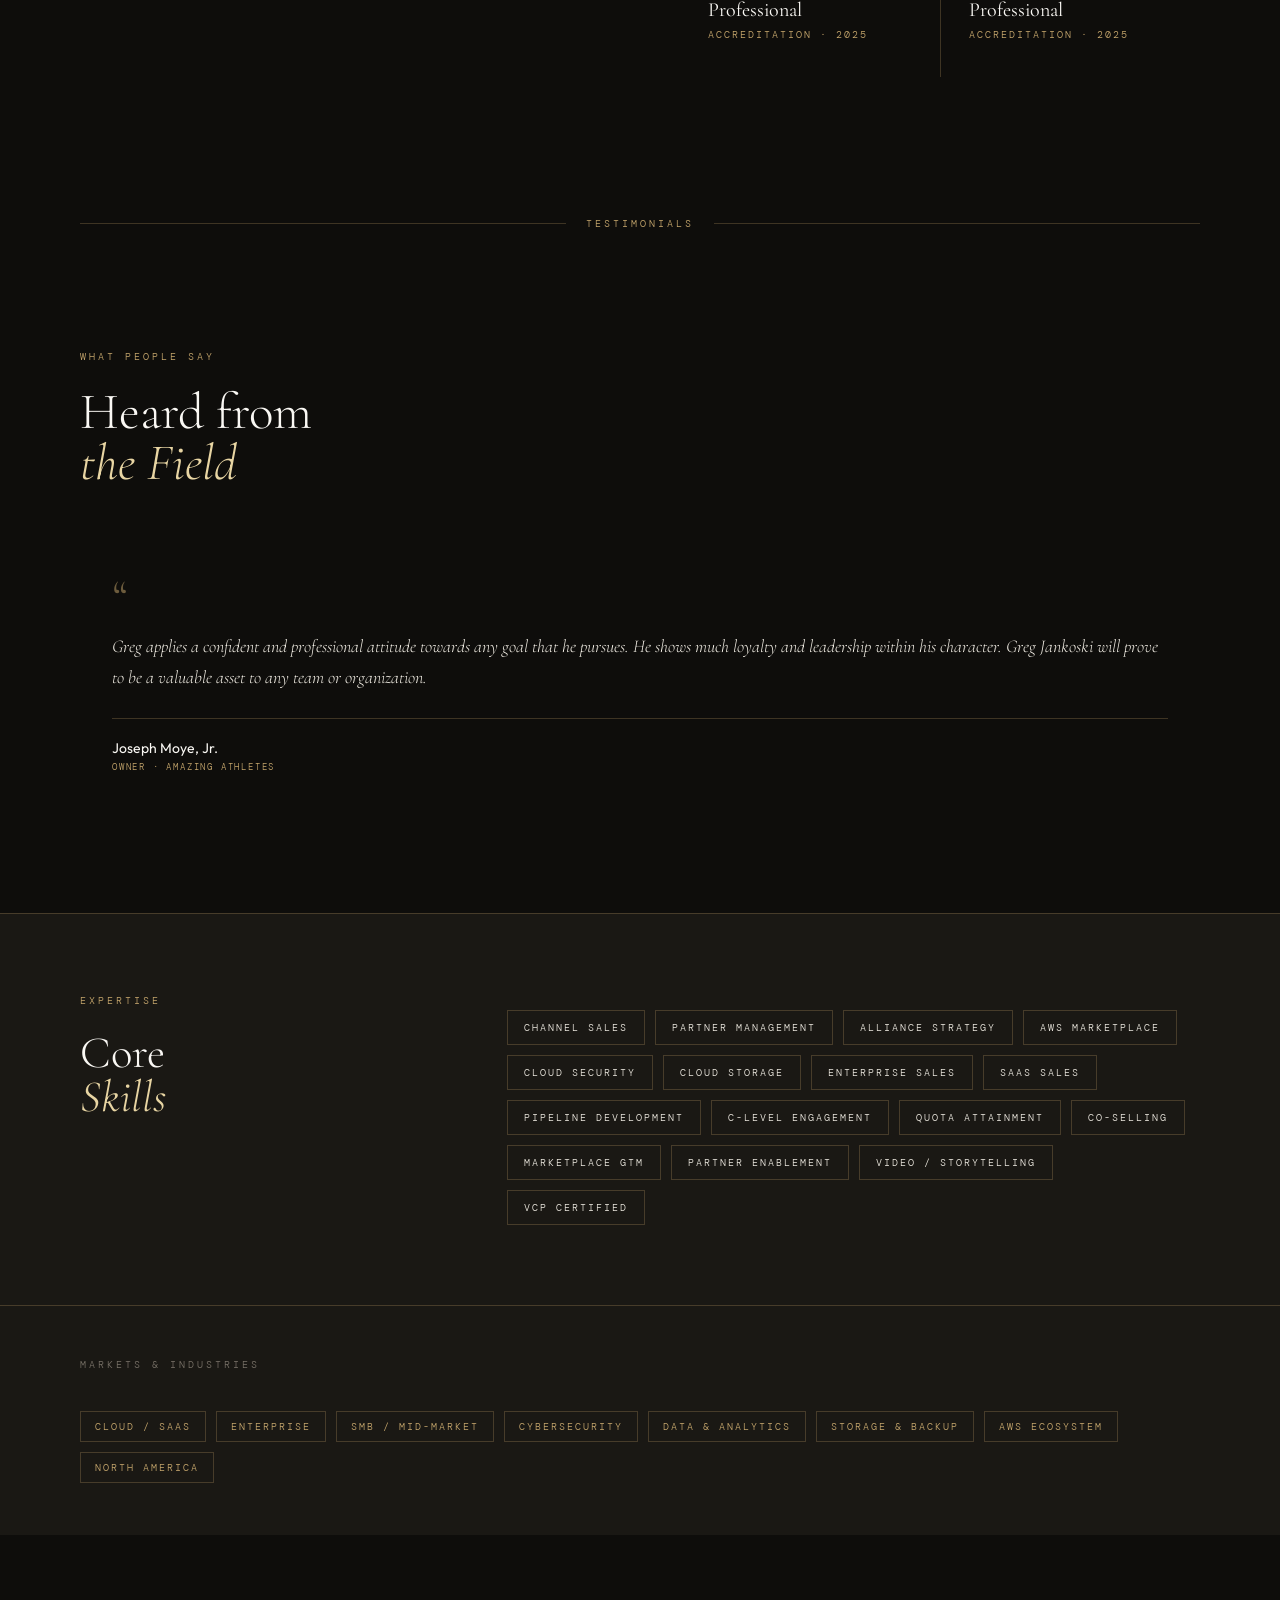
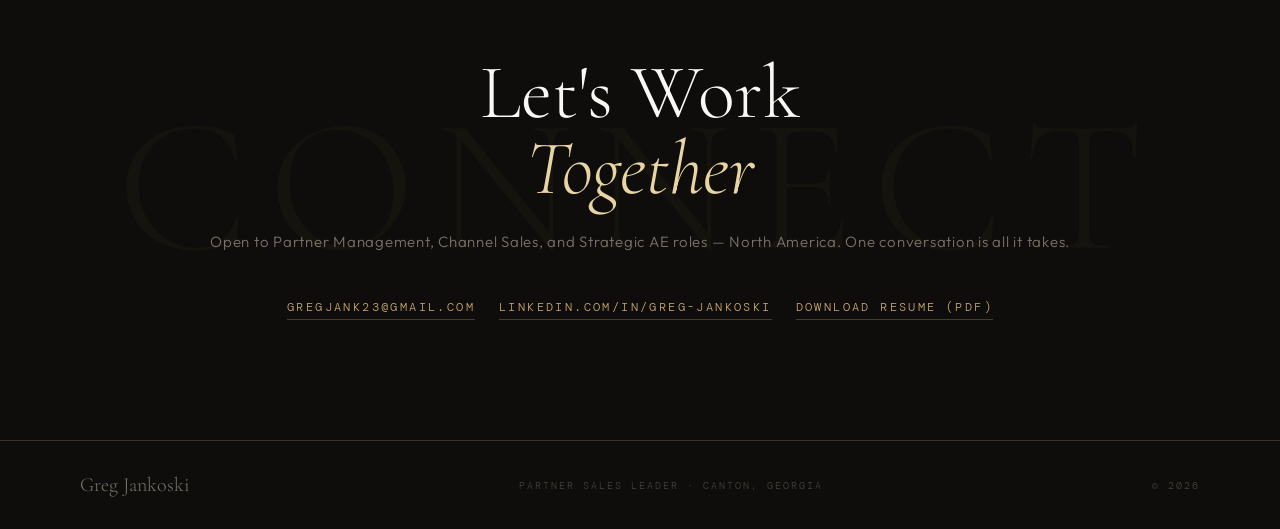
==== commit a5824c32: "Remove animated cursor and restore default pointer" ====
--- a/index.html
+++ b/index.html
@@ -8,9 +8,6 @@
 <link href="https://fonts.googleapis.com/css2?family=Cormorant+Garamond:ital,wght@0,300;0,400;0,600;1,300;1,400&family=DM+Mono:wght@300;400&family=Outfit:wght@200;300;400;600&display=swap" rel="stylesheet">
 <link rel="stylesheet" href="styles.css">
 <body>
-
-<div class="cursor" id="cursor"></div>
-<div class="cursor-ring" id="cursor-ring"></div>
 
 <!-- ── HERO ── -->
 <section class="hero">
@@ -525,18 +522,6 @@
 </footer>
 
 <script>
-  // Custom cursor
-  const cursor = document.getElementById('cursor');
-  const ring = document.getElementById('cursor-ring');
-  document.addEventListener('mousemove', e => {
-    cursor.style.left = e.clientX + 'px';
-    cursor.style.top = e.clientY + 'px';
-    setTimeout(() => {
-      ring.style.left = e.clientX + 'px';
-      ring.style.top = e.clientY + 'px';
-    }, 80);
-  });
-
   // Scroll reveal for timeline items
   const observer = new IntersectionObserver((entries) => {
     entries.forEach((entry, i) => {
--- a/styles.css
+++ b/styles.css
@@ -22,32 +22,6 @@
     overflow-x: hidden;
   }
 
-  body.js-cursor-active {
-    cursor: none;
-  }
-
-  /* Custom cursor */
-  .cursor {
-    width: 8px; height: 8px;
-    background: var(--gold);
-    border-radius: 50%;
-    position: fixed;
-    pointer-events: none;
-    z-index: 9999;
-    transform: translate(-50%, -50%);
-    transition: transform 0.1s;
-  }
-  .cursor-ring {
-    width: 36px; height: 36px;
-    border: 1px solid rgba(201,169,110,0.5);
-    border-radius: 50%;
-    position: fixed;
-    pointer-events: none;
-    z-index: 9998;
-    transform: translate(-50%, -50%);
-    transition: all 0.15s ease;
-  }
-
   /* ── HERO ── */
   .hero {
     min-height: 100vh;
@@ -125,7 +99,7 @@
     transition: all 0.3s ease;
     position: relative;
     overflow: hidden;
-    cursor: none;
+    cursor: pointer;
   }
   .btn::before {
     content: '';
@@ -500,7 +474,6 @@
     border: 1px solid var(--border);
     padding: 10px 16px;
     transition: all 0.3s ease;
-    cursor: none;
   }
   .skill-tag:hover {
     border-color: var(--gold);
@@ -552,7 +525,7 @@
     color: inherit;
     font: inherit;
     line-height: inherit;
-    cursor: none;
+    cursor: pointer;
     text-decoration: none;
     transition: color 0.25s ease, text-decoration-color 0.25s ease;
     text-decoration-color: transparent;
@@ -617,7 +590,7 @@
     border-bottom: 1px solid rgba(201,169,110,0.3);
     padding-bottom: 4px;
     transition: border-color 0.3s;
-    cursor: none;
+    cursor: pointer;
   }
   .contact-link:hover { border-color: var(--gold); }
 
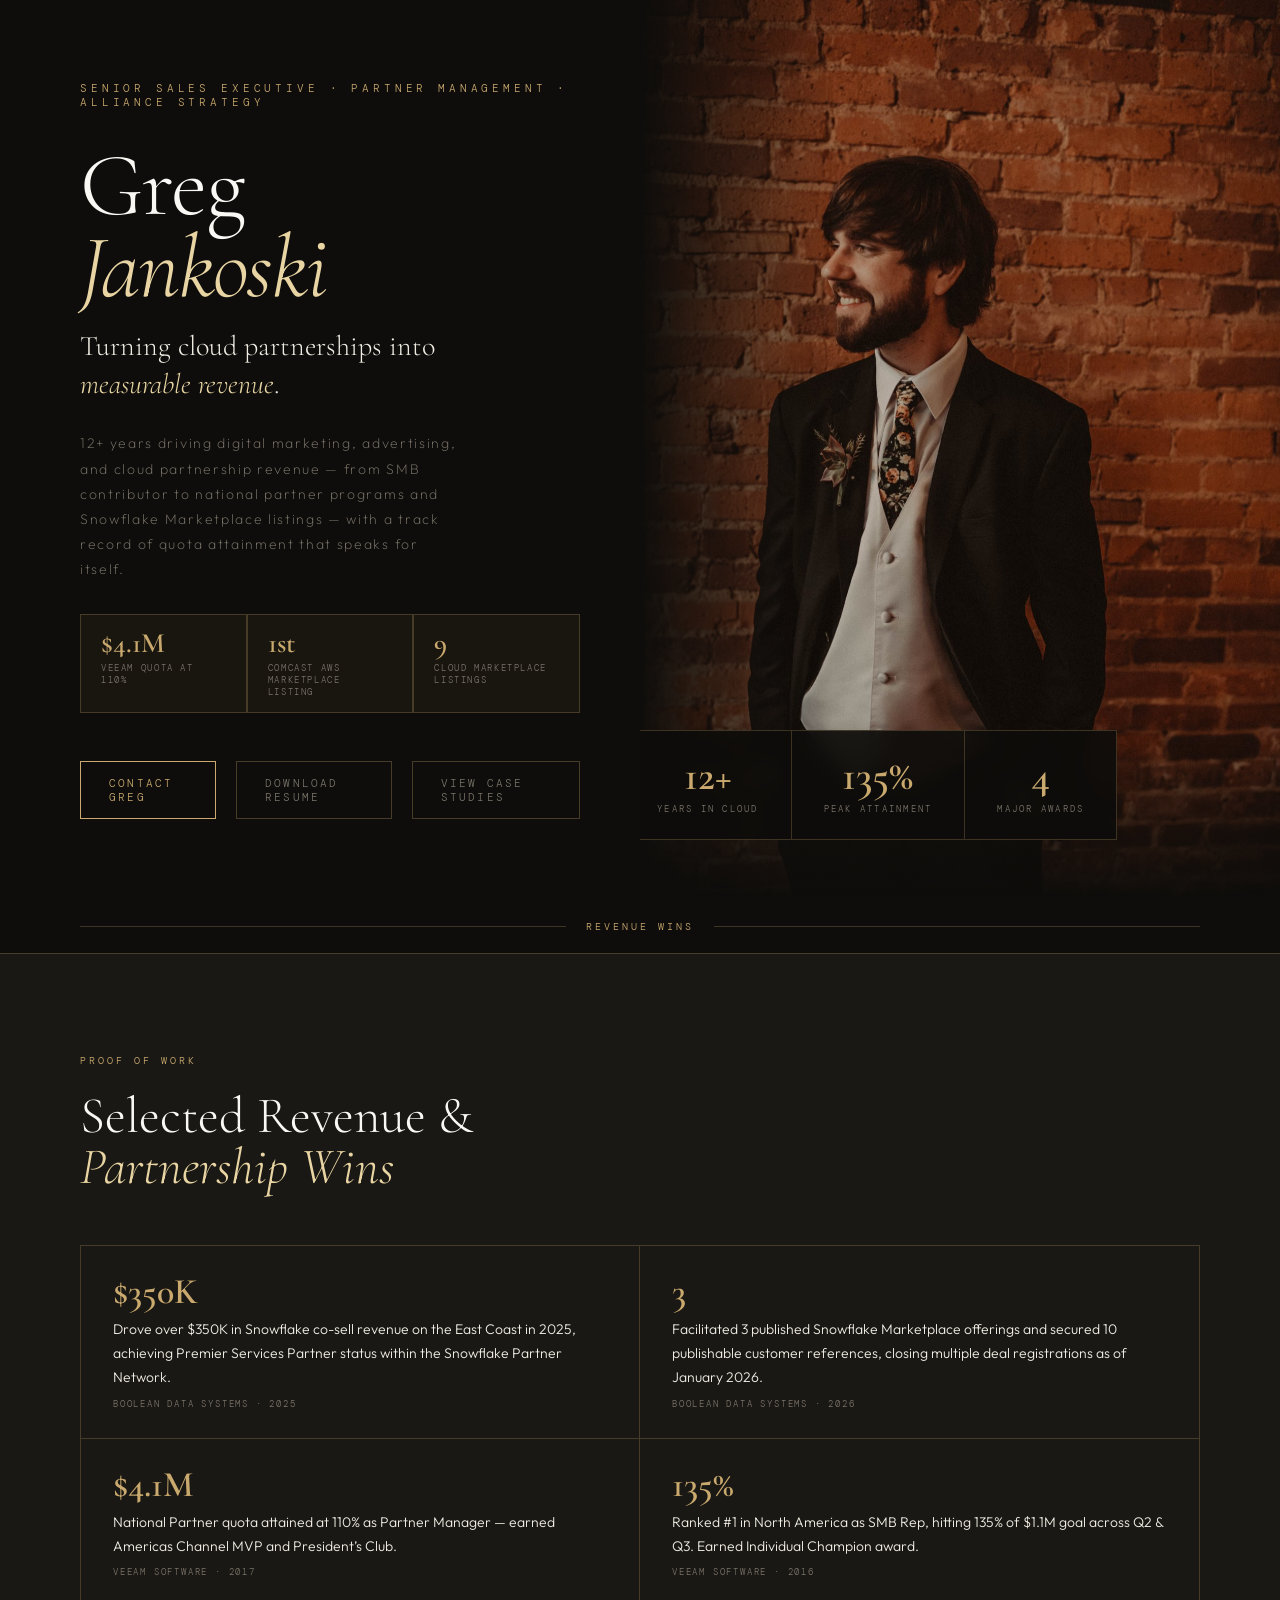
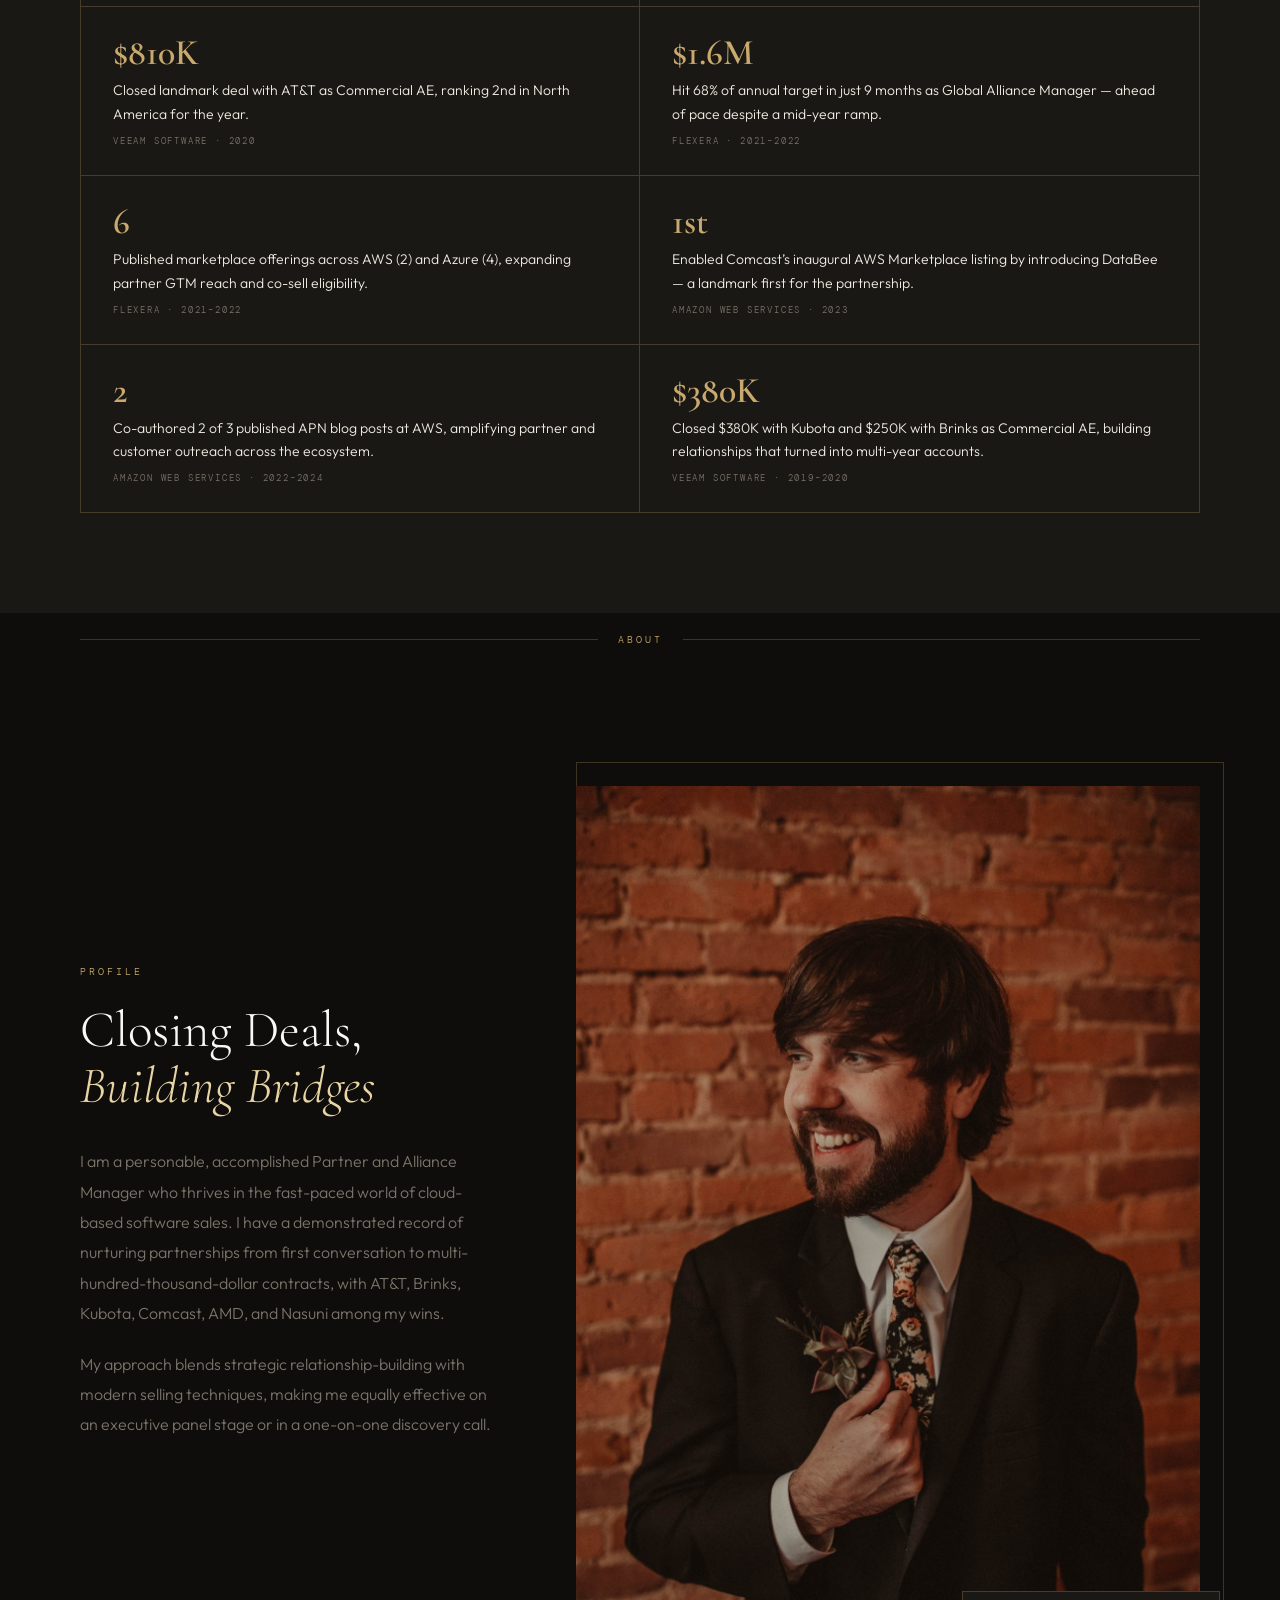
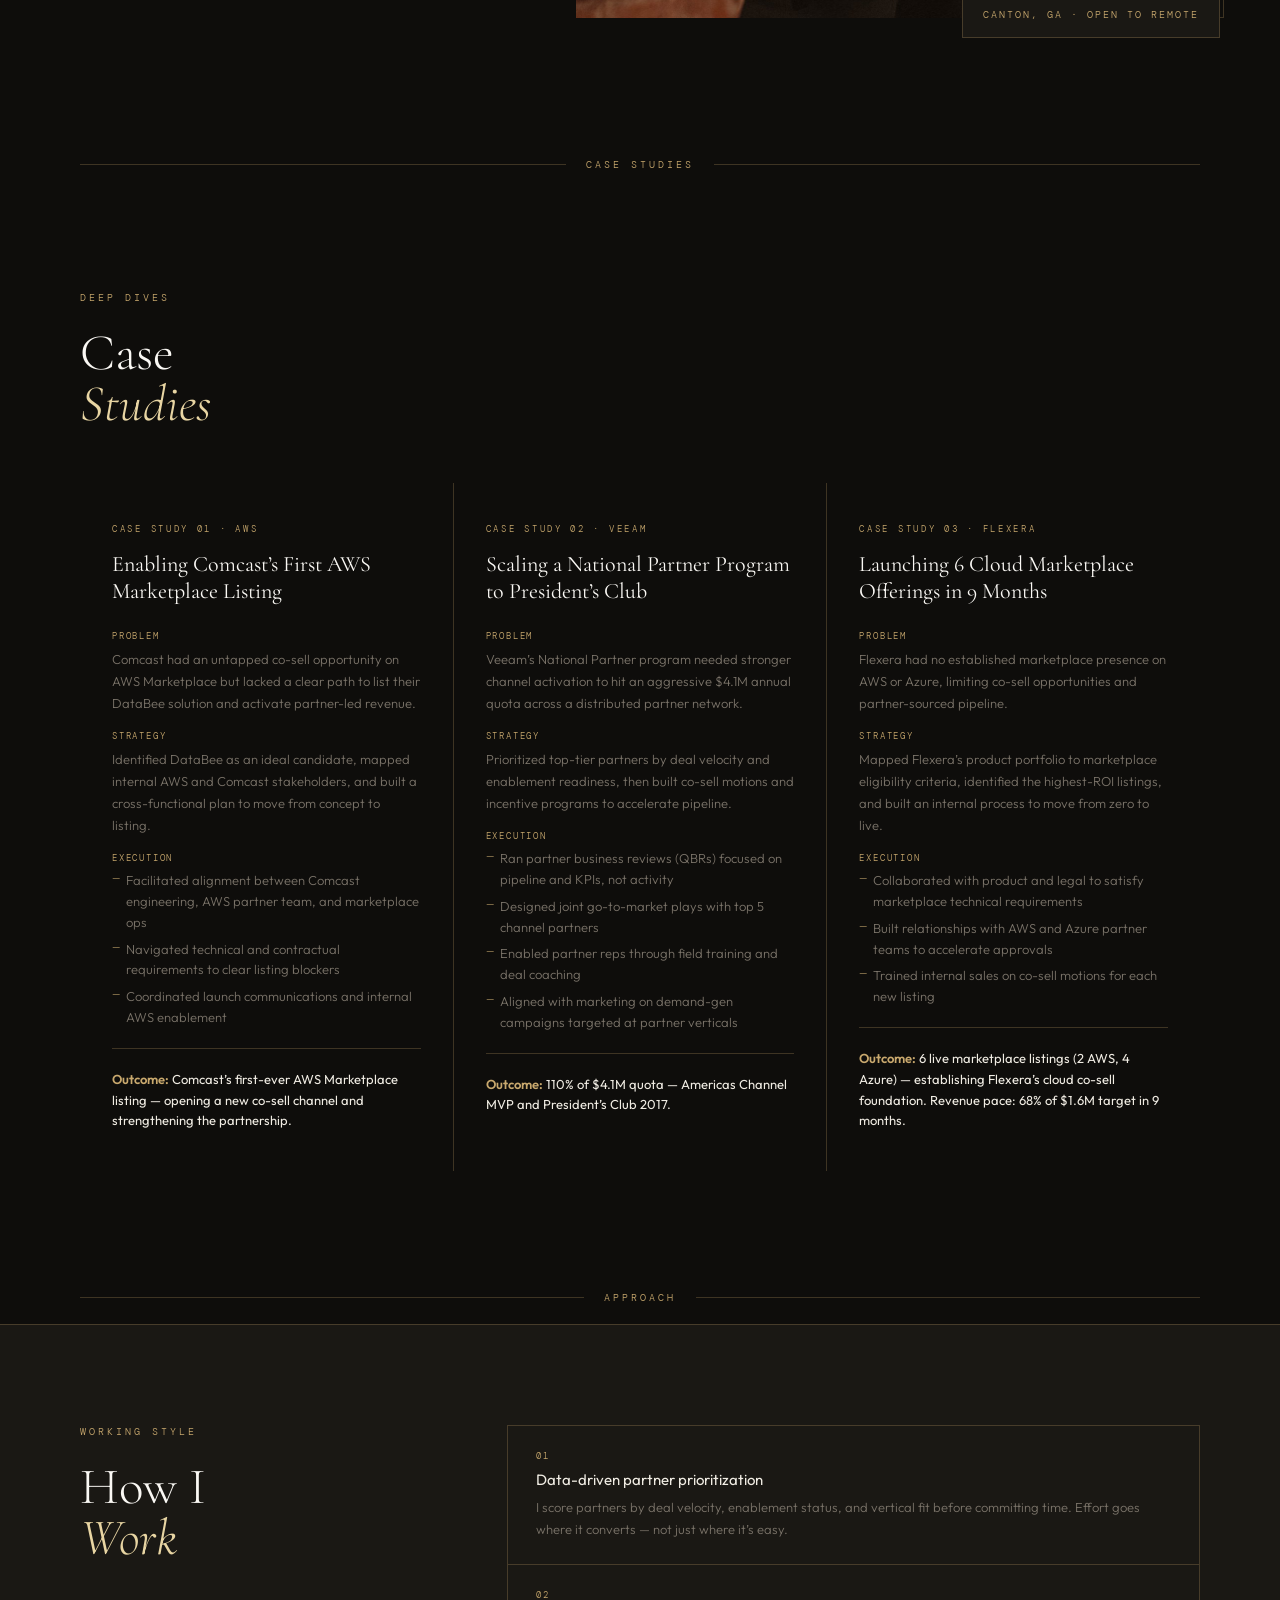
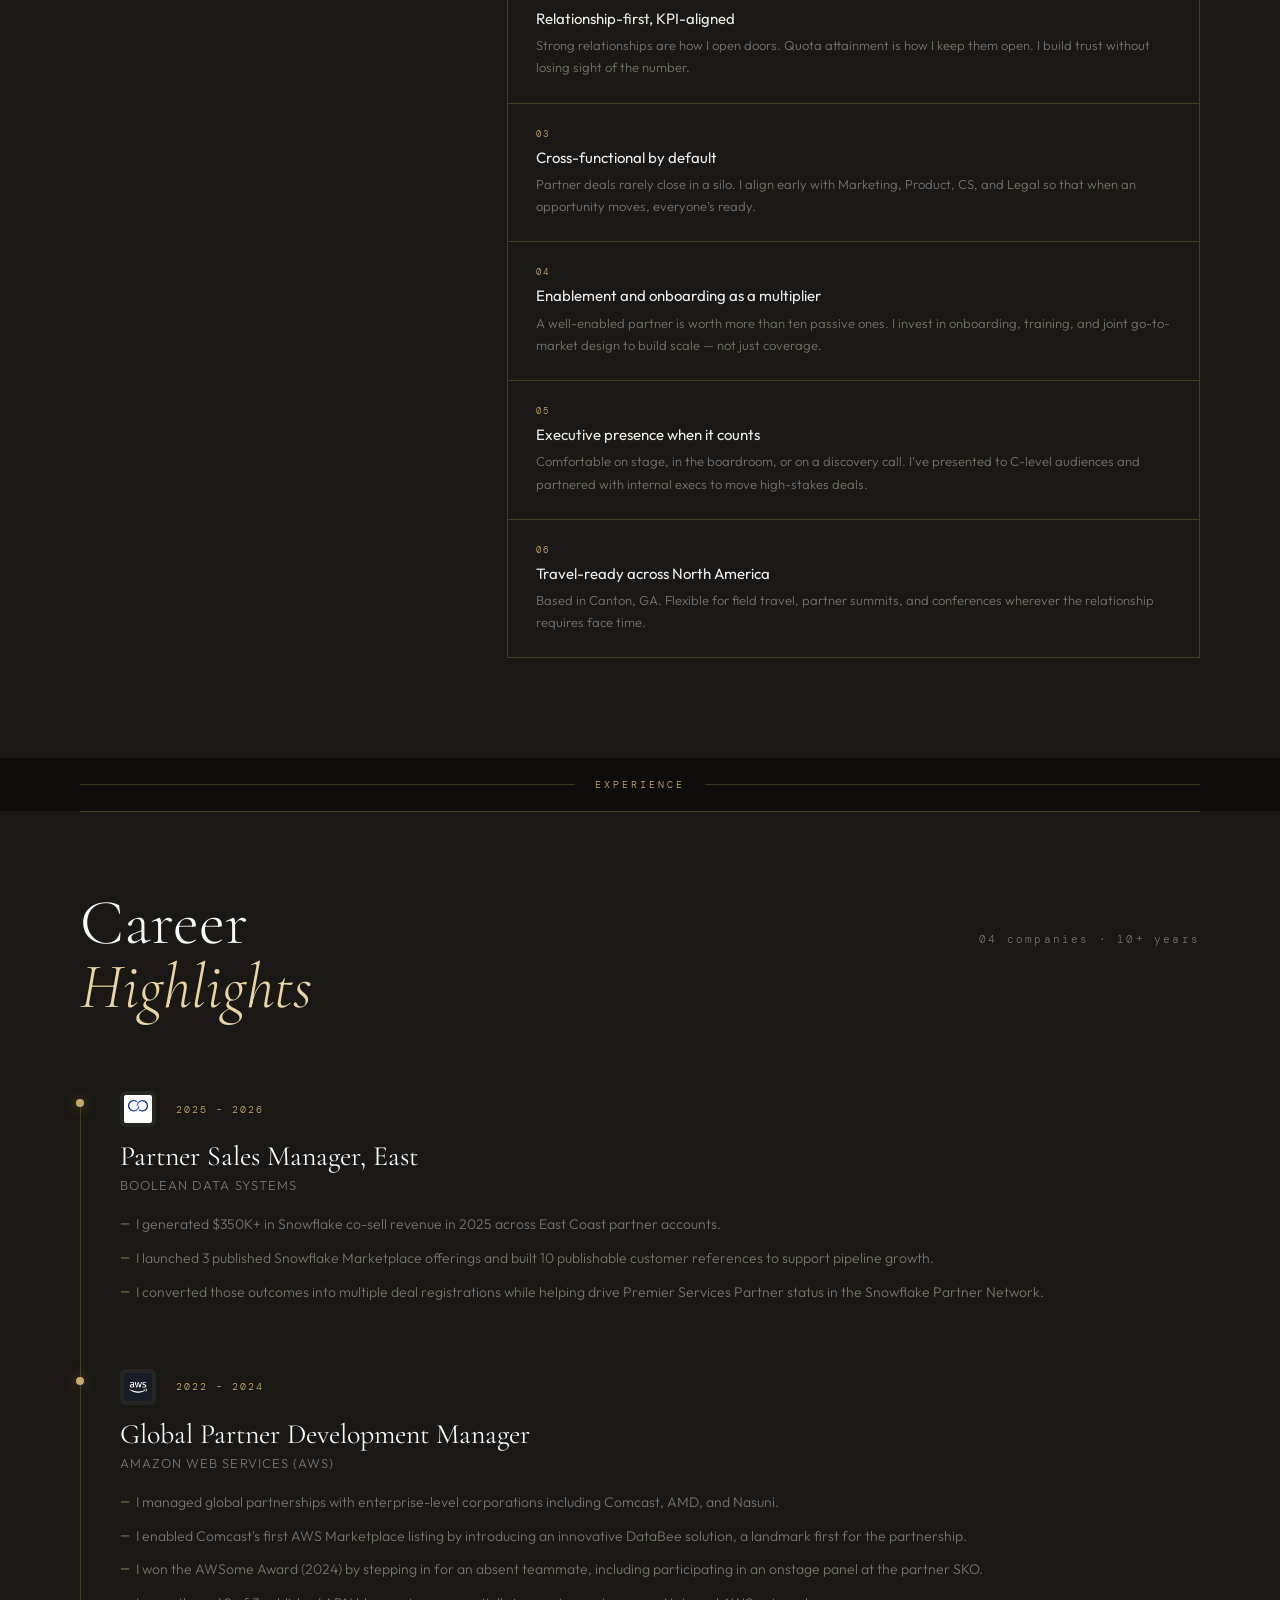
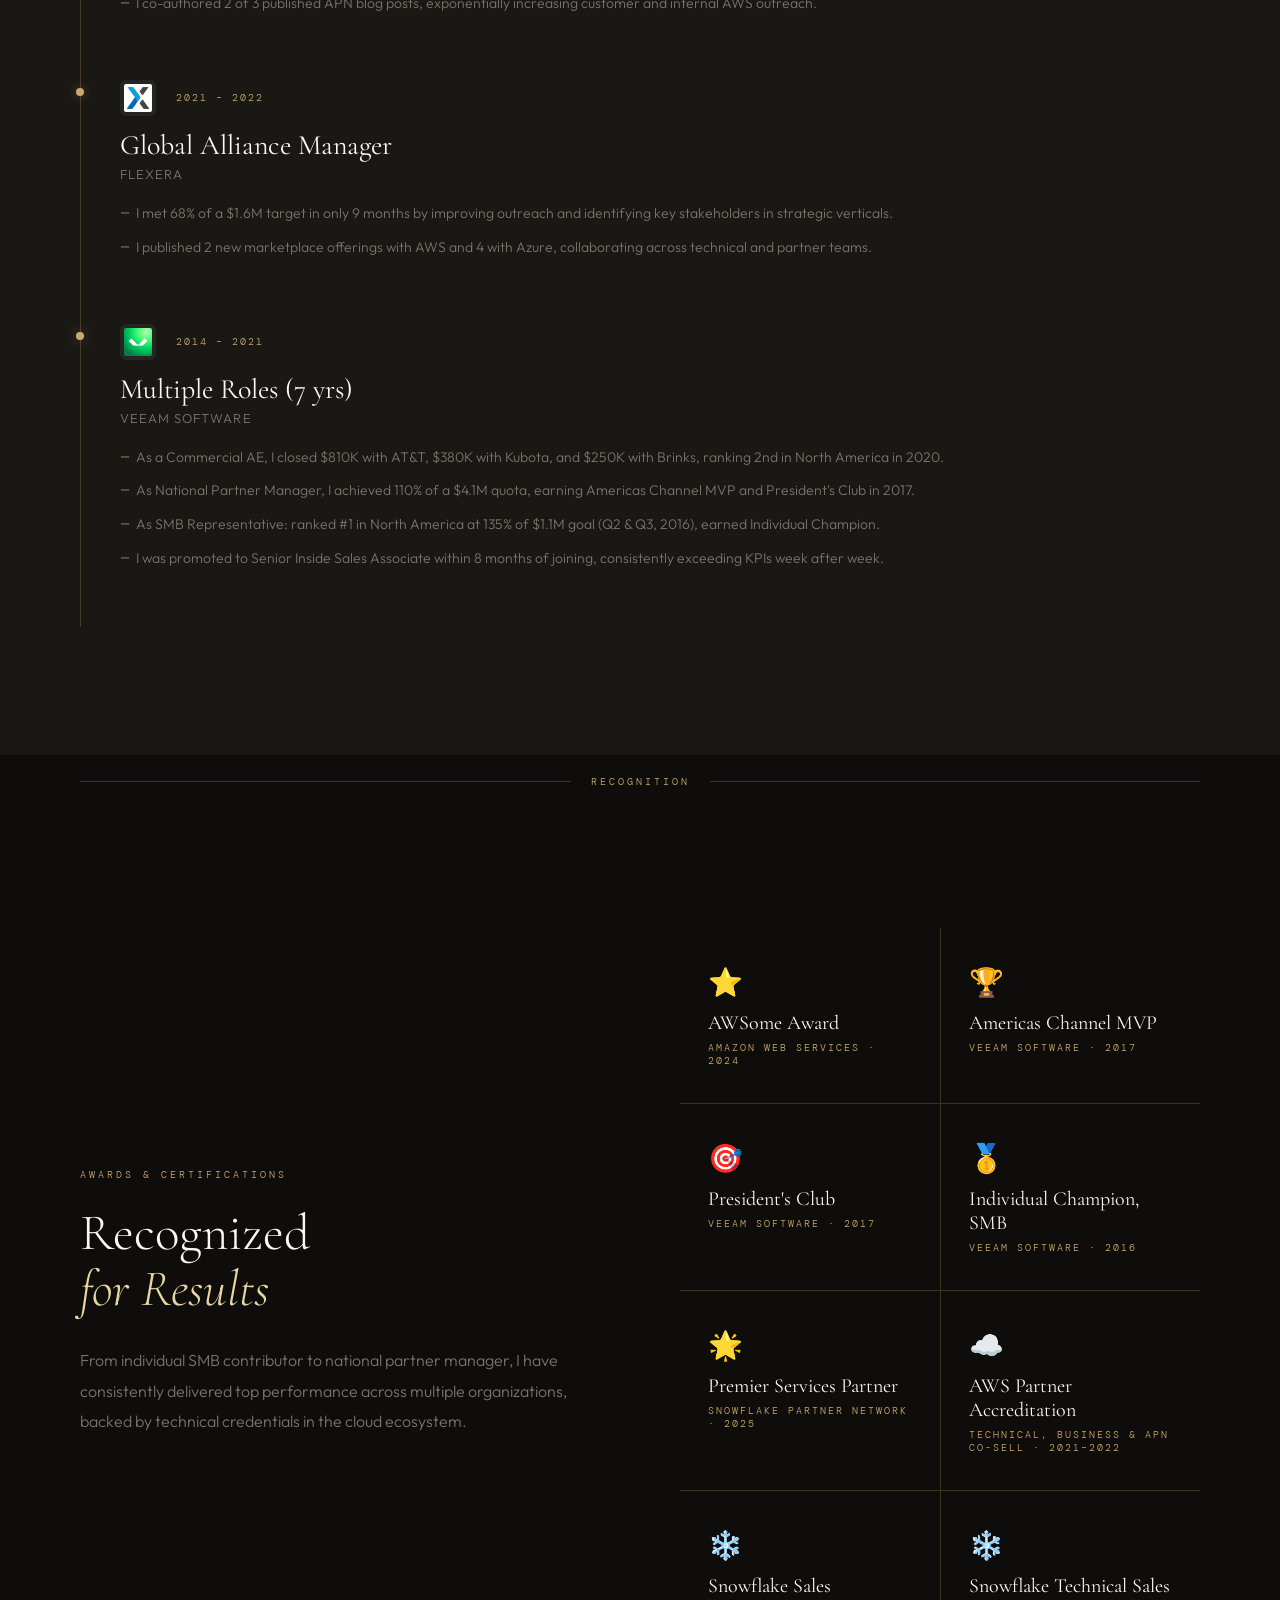
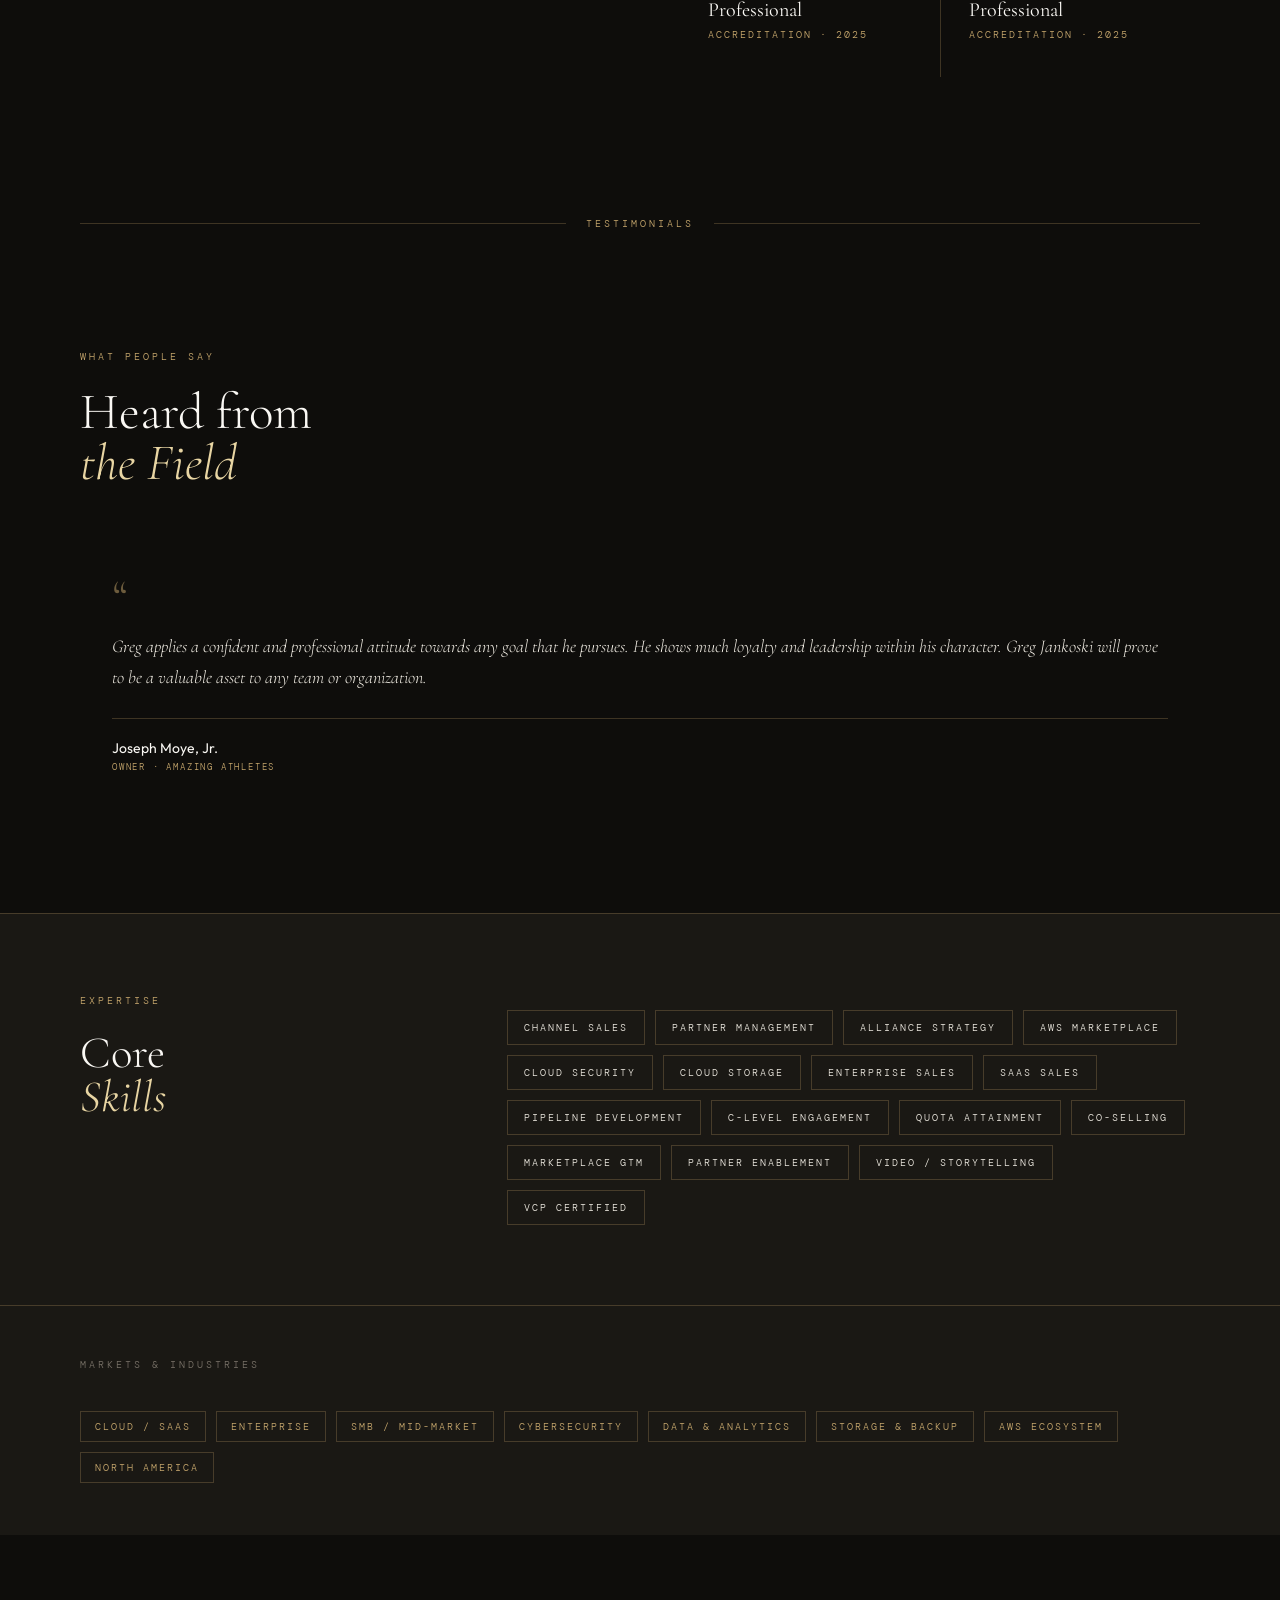
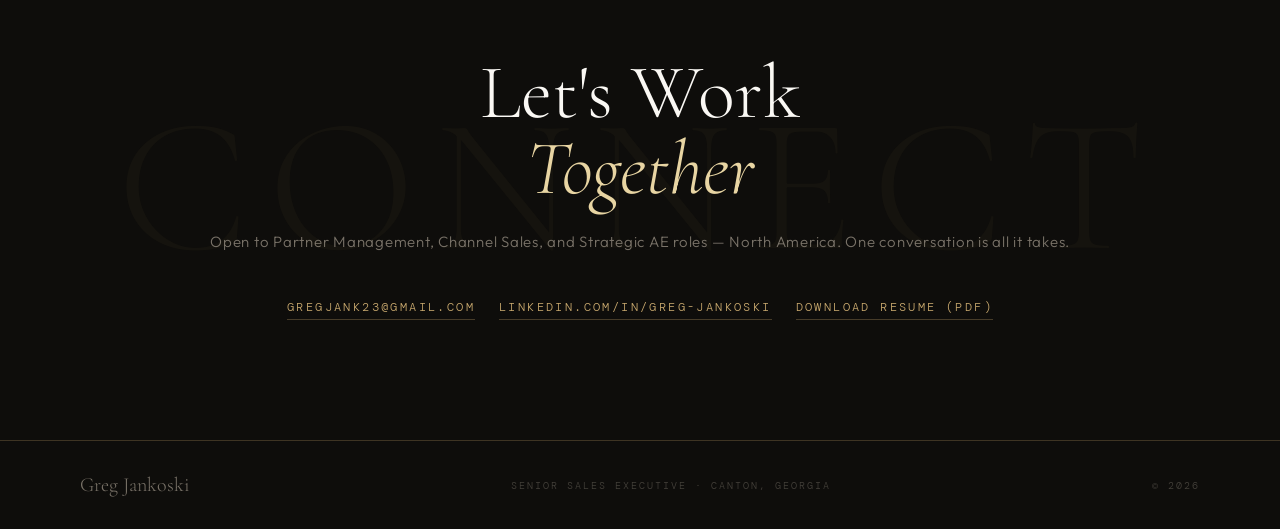
==== commit 7db9d48f: "Update footer title to Senior Sales Executive" ====
--- a/index.html
+++ b/index.html
@@ -517,7 +517,7 @@
 <!-- ── FOOTER ── -->
 <footer>
   <div class="footer-name">Greg Jankoski</div>
-  <div class="footer-mono">Partner Sales Leader · Canton, Georgia</div>
+  <div class="footer-mono">Senior Sales Executive · Canton, Georgia</div>
   <div class="footer-mono">© 2026</div>
 </footer>
 
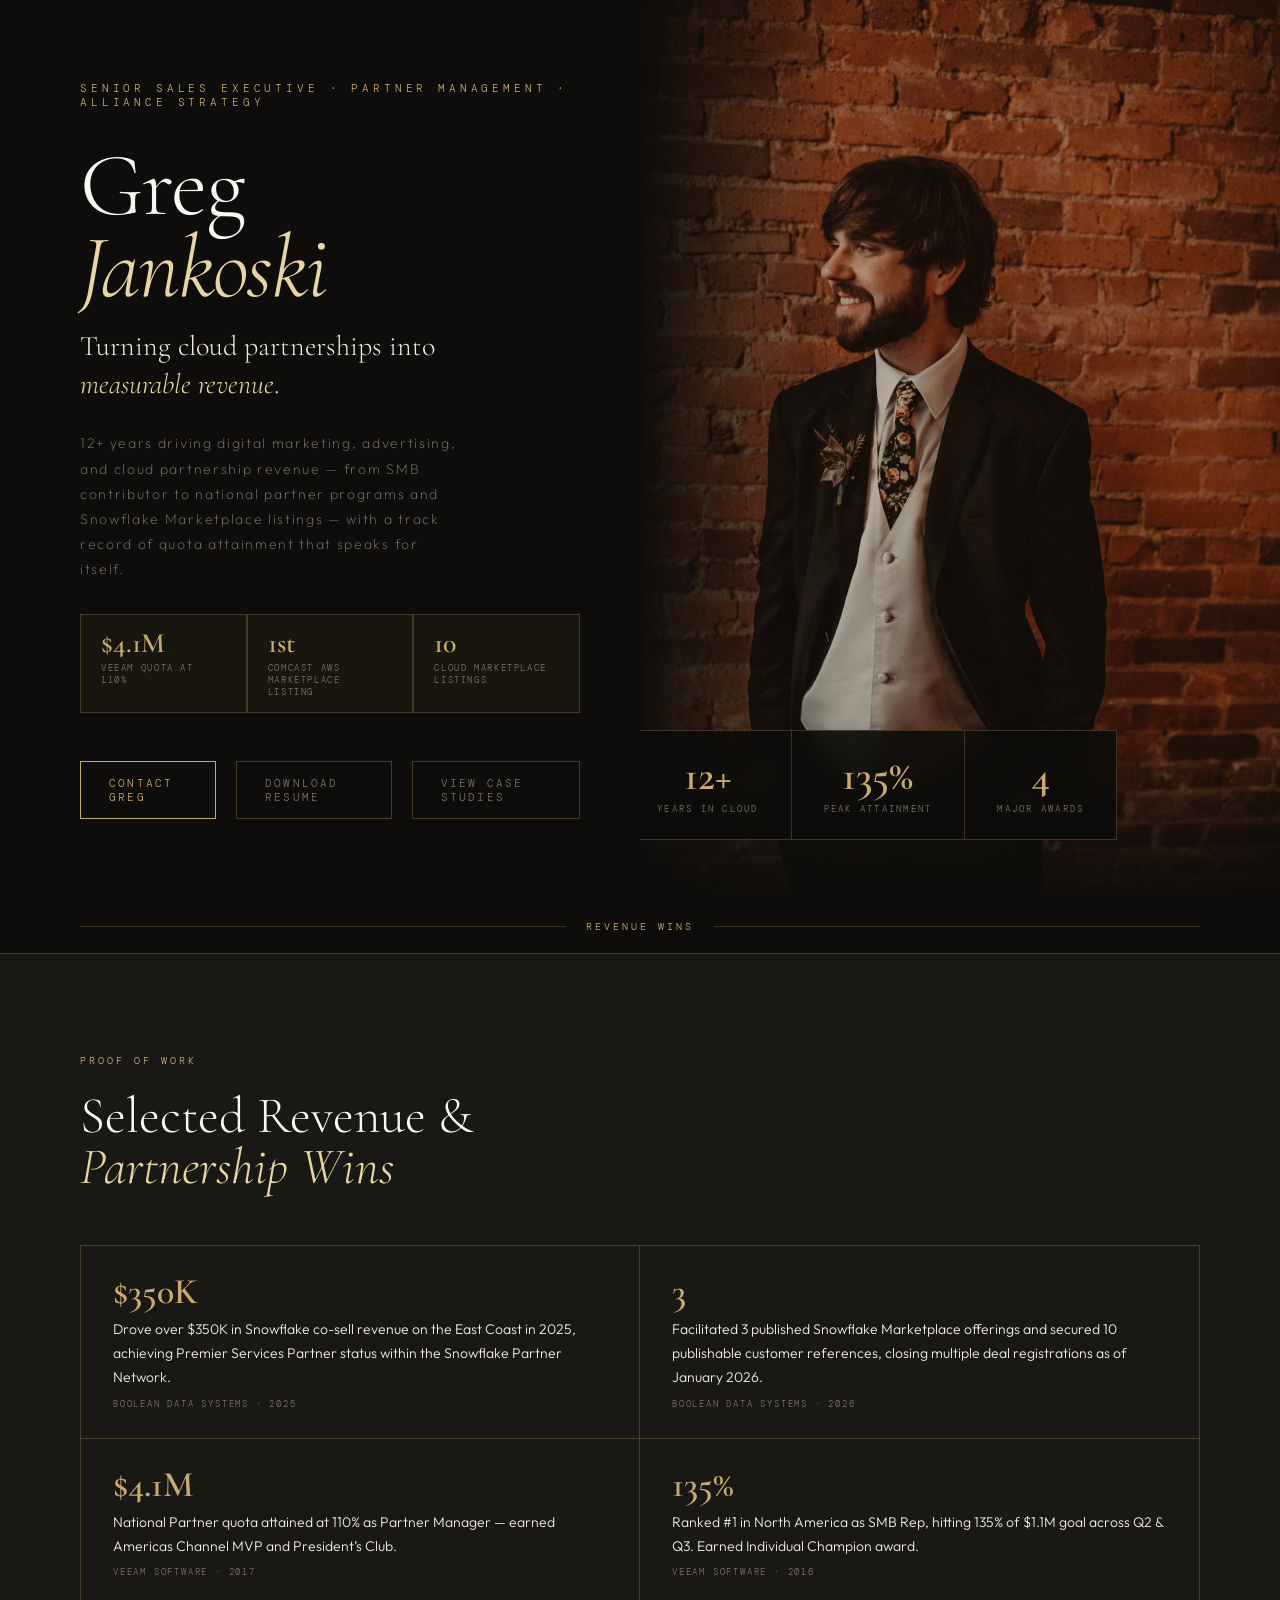
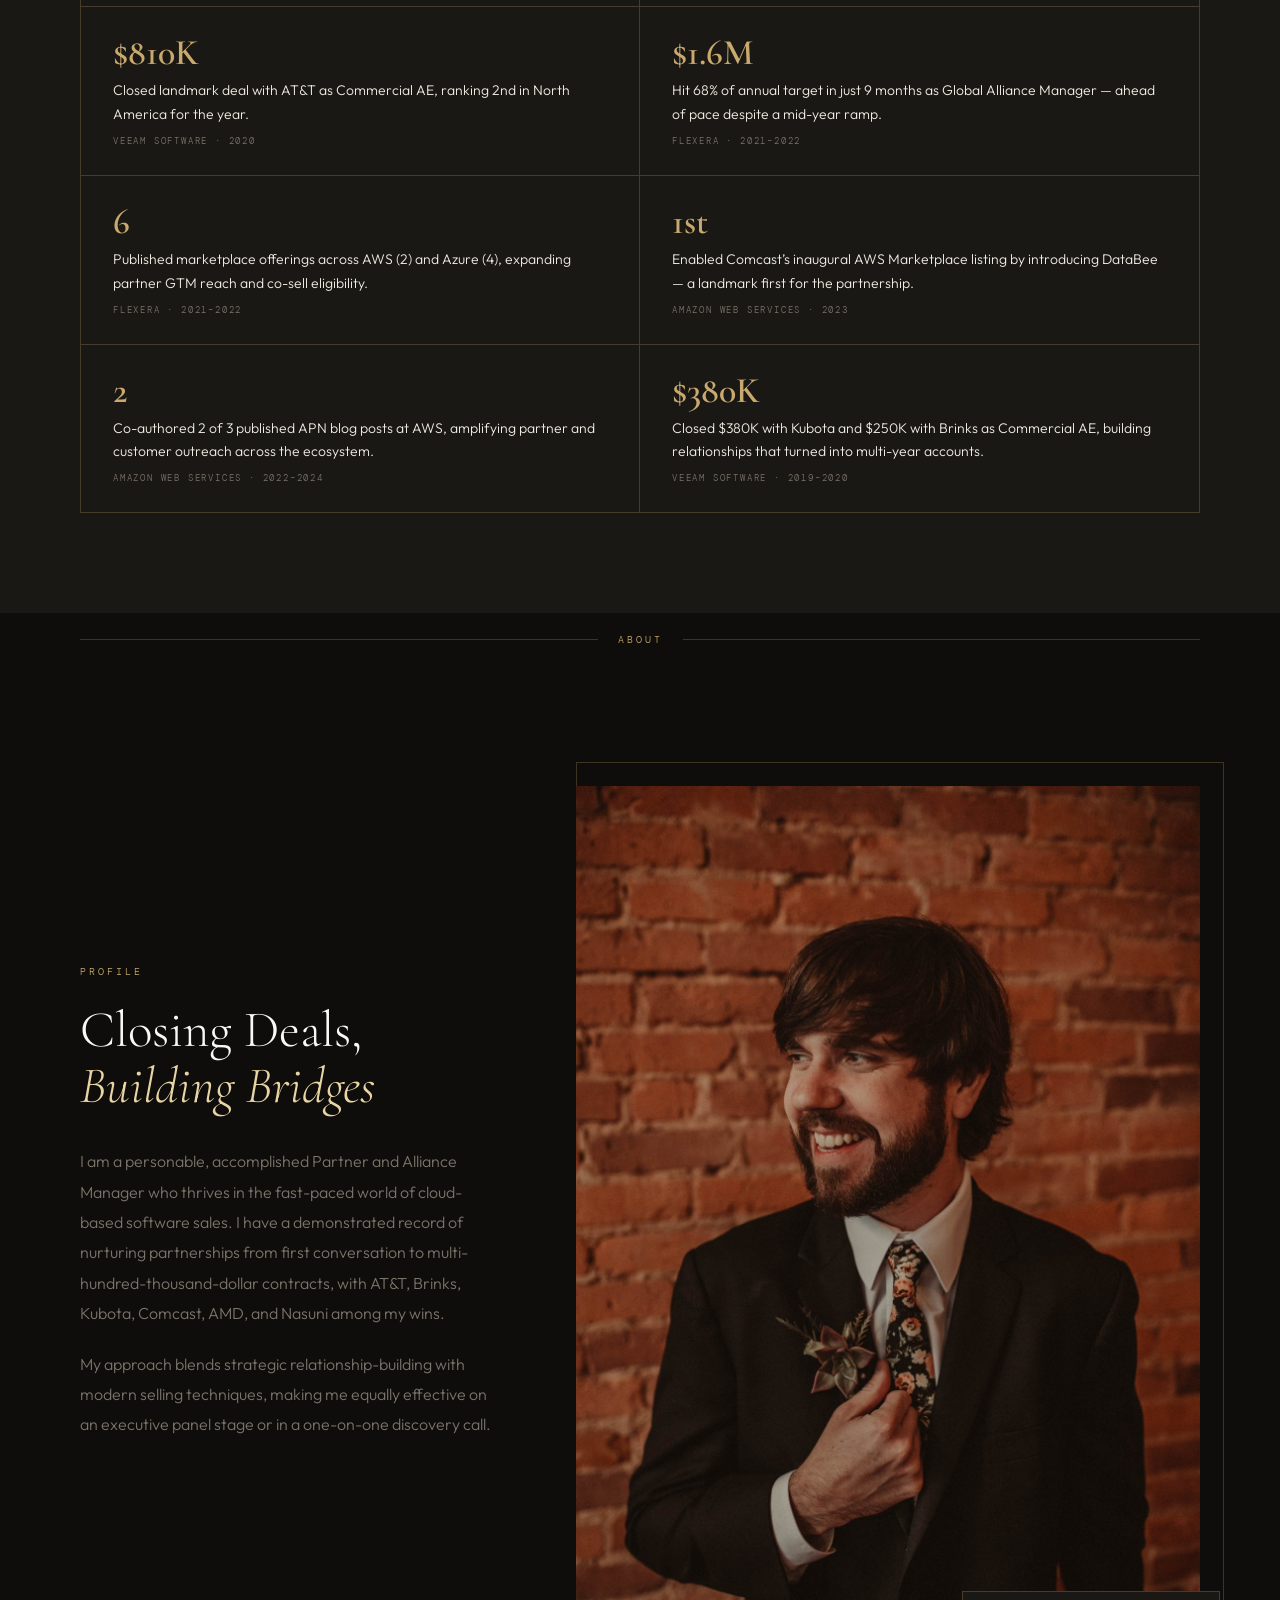
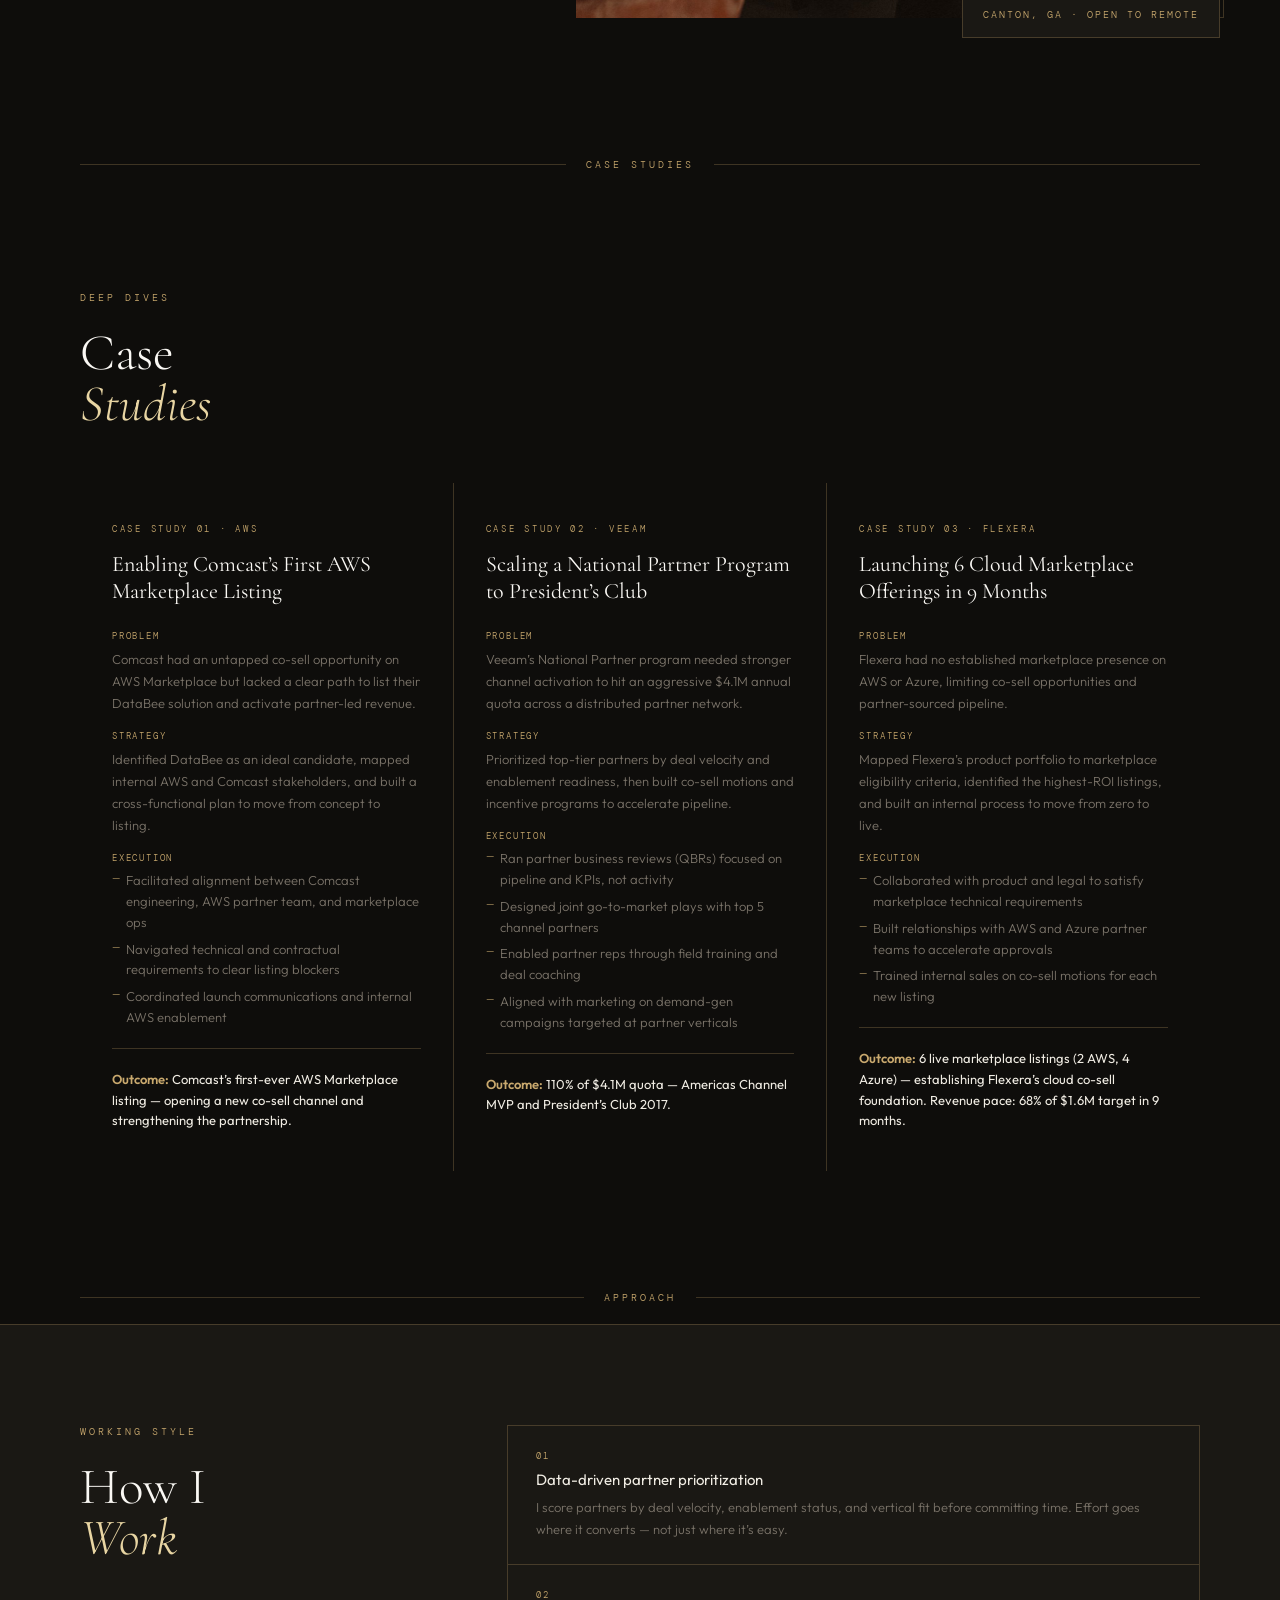
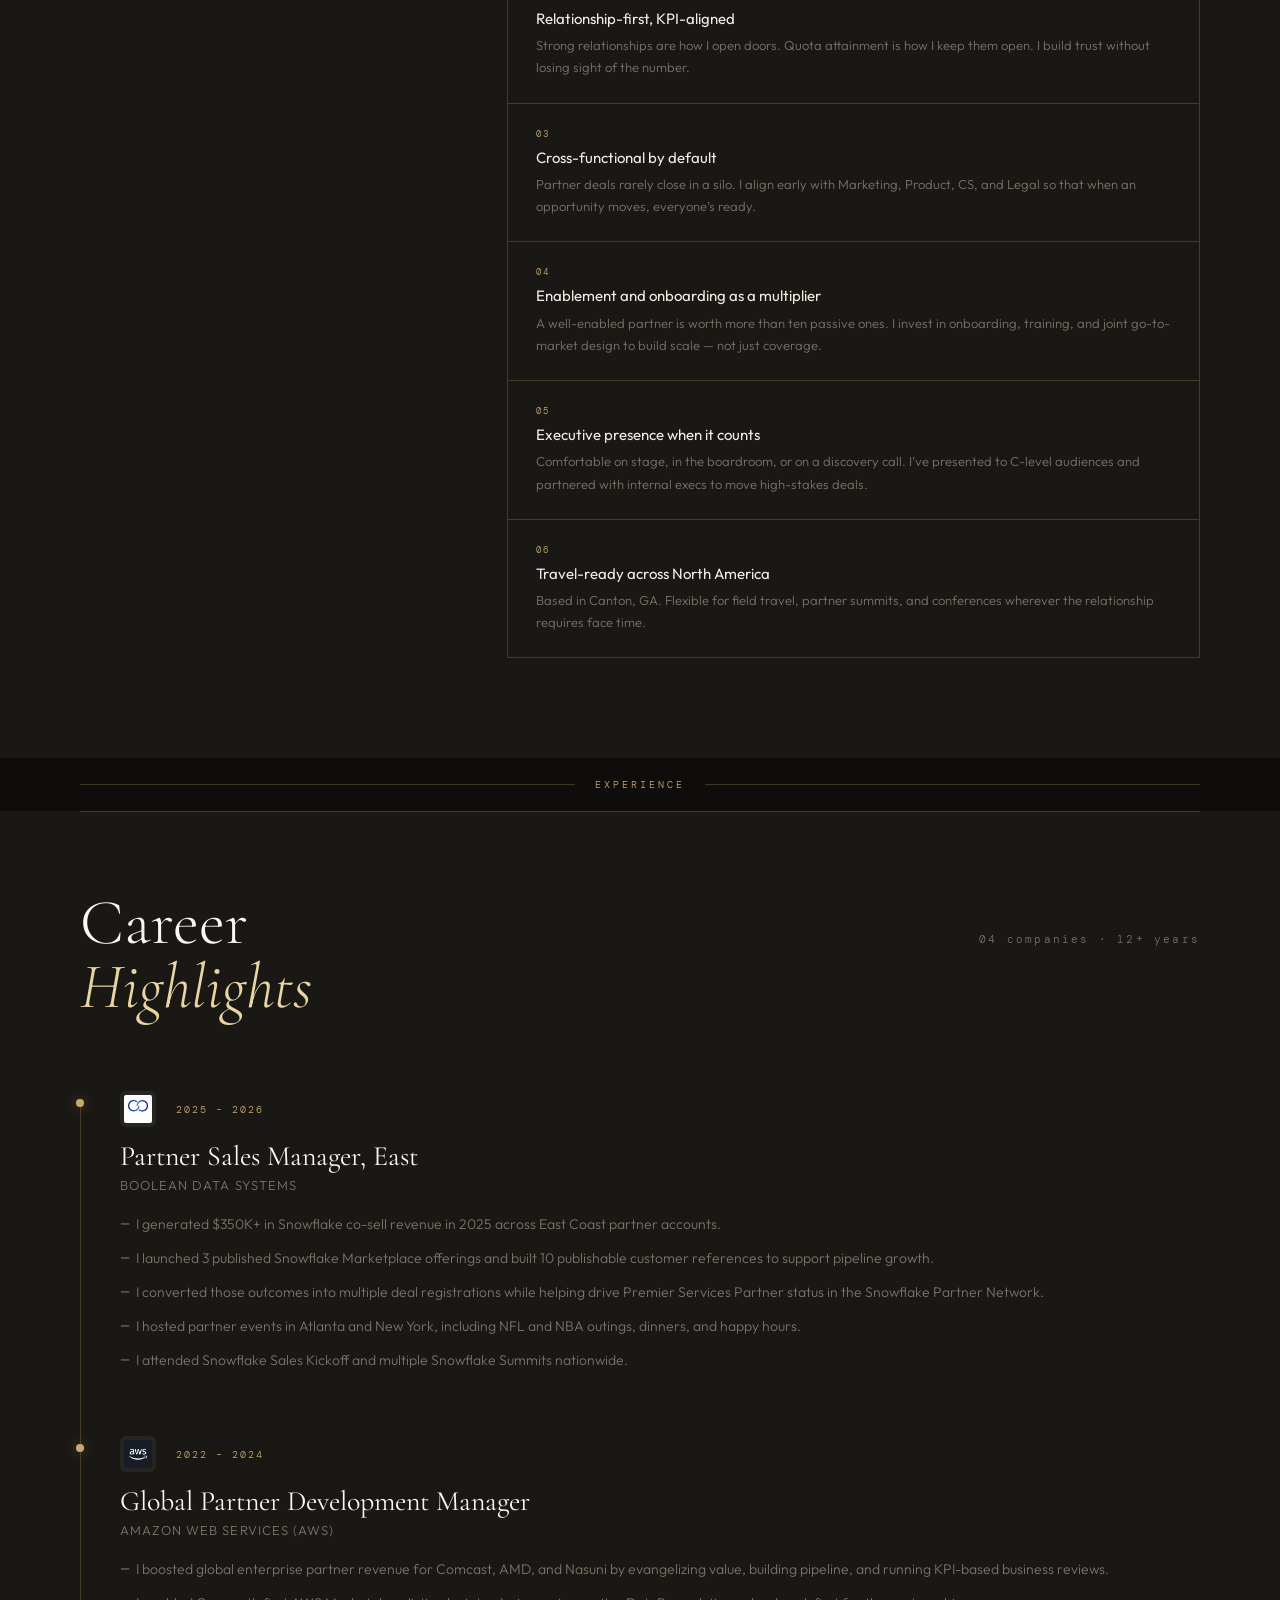
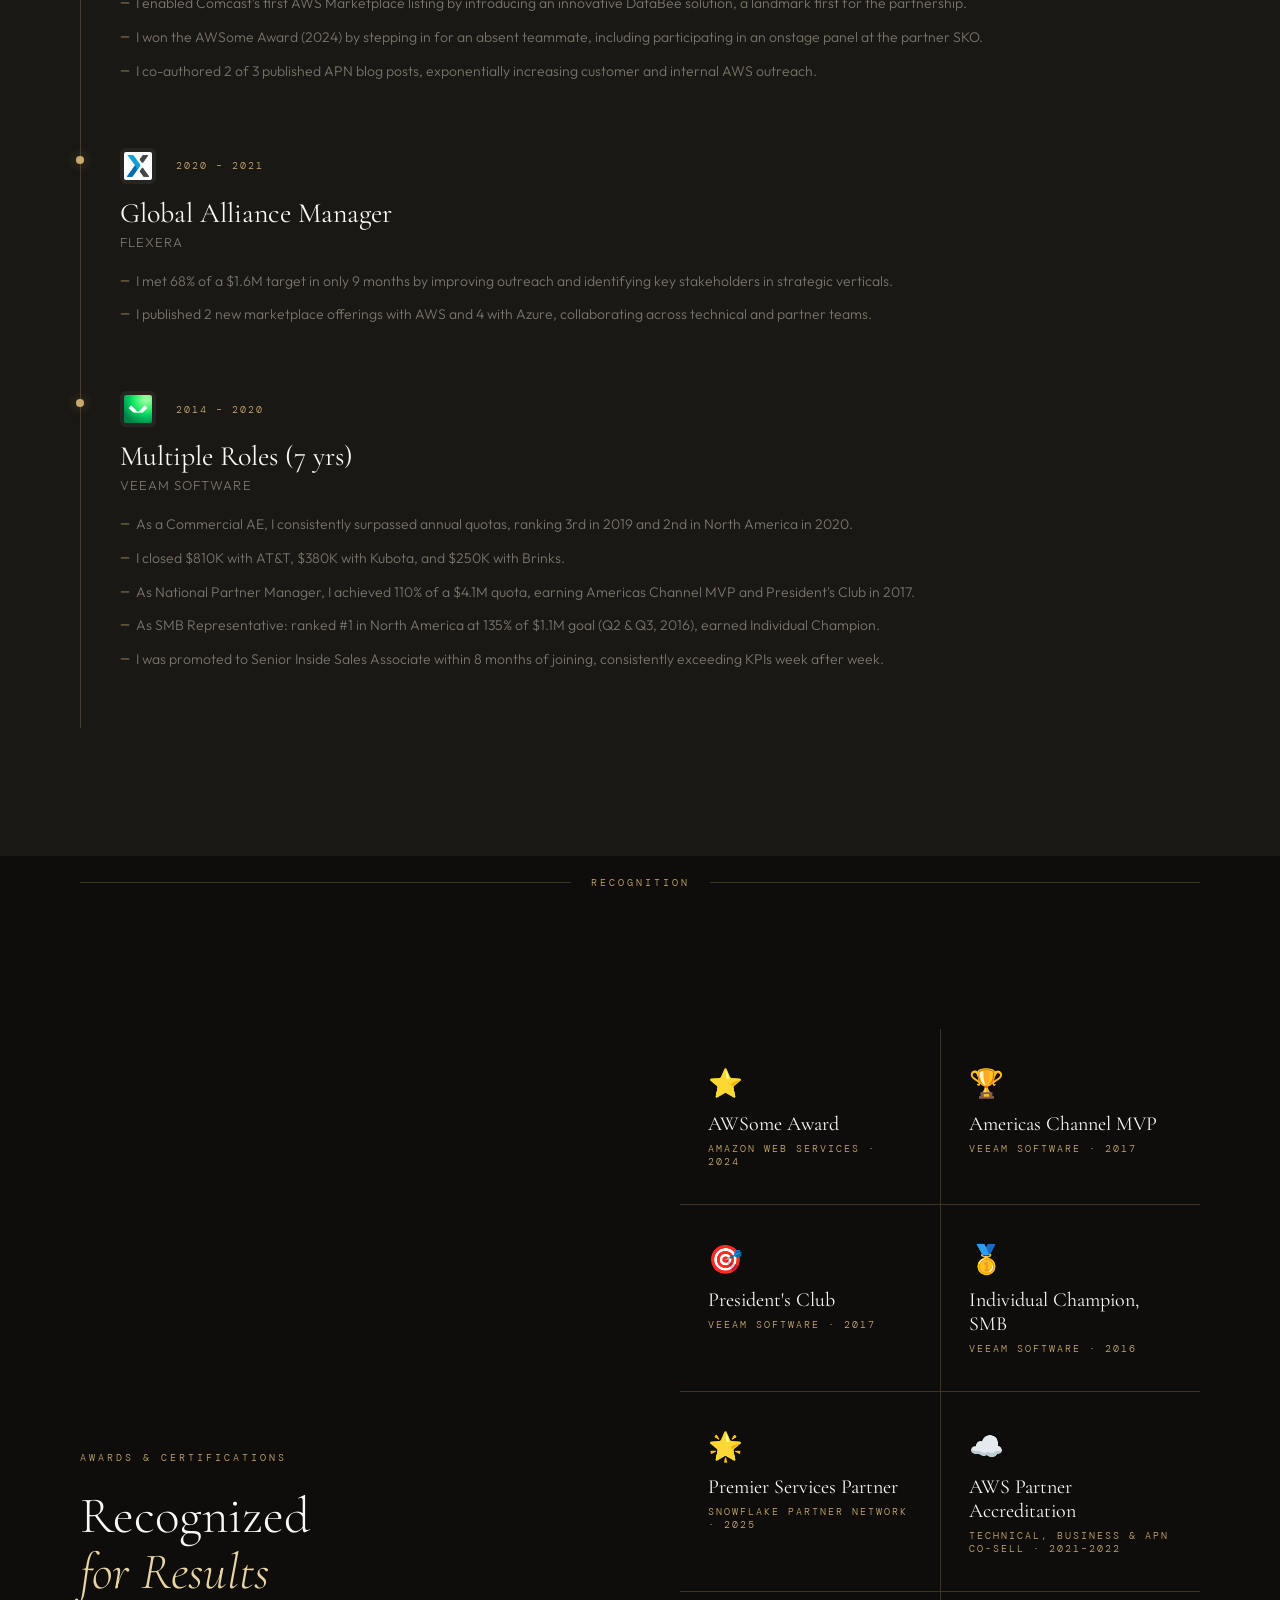
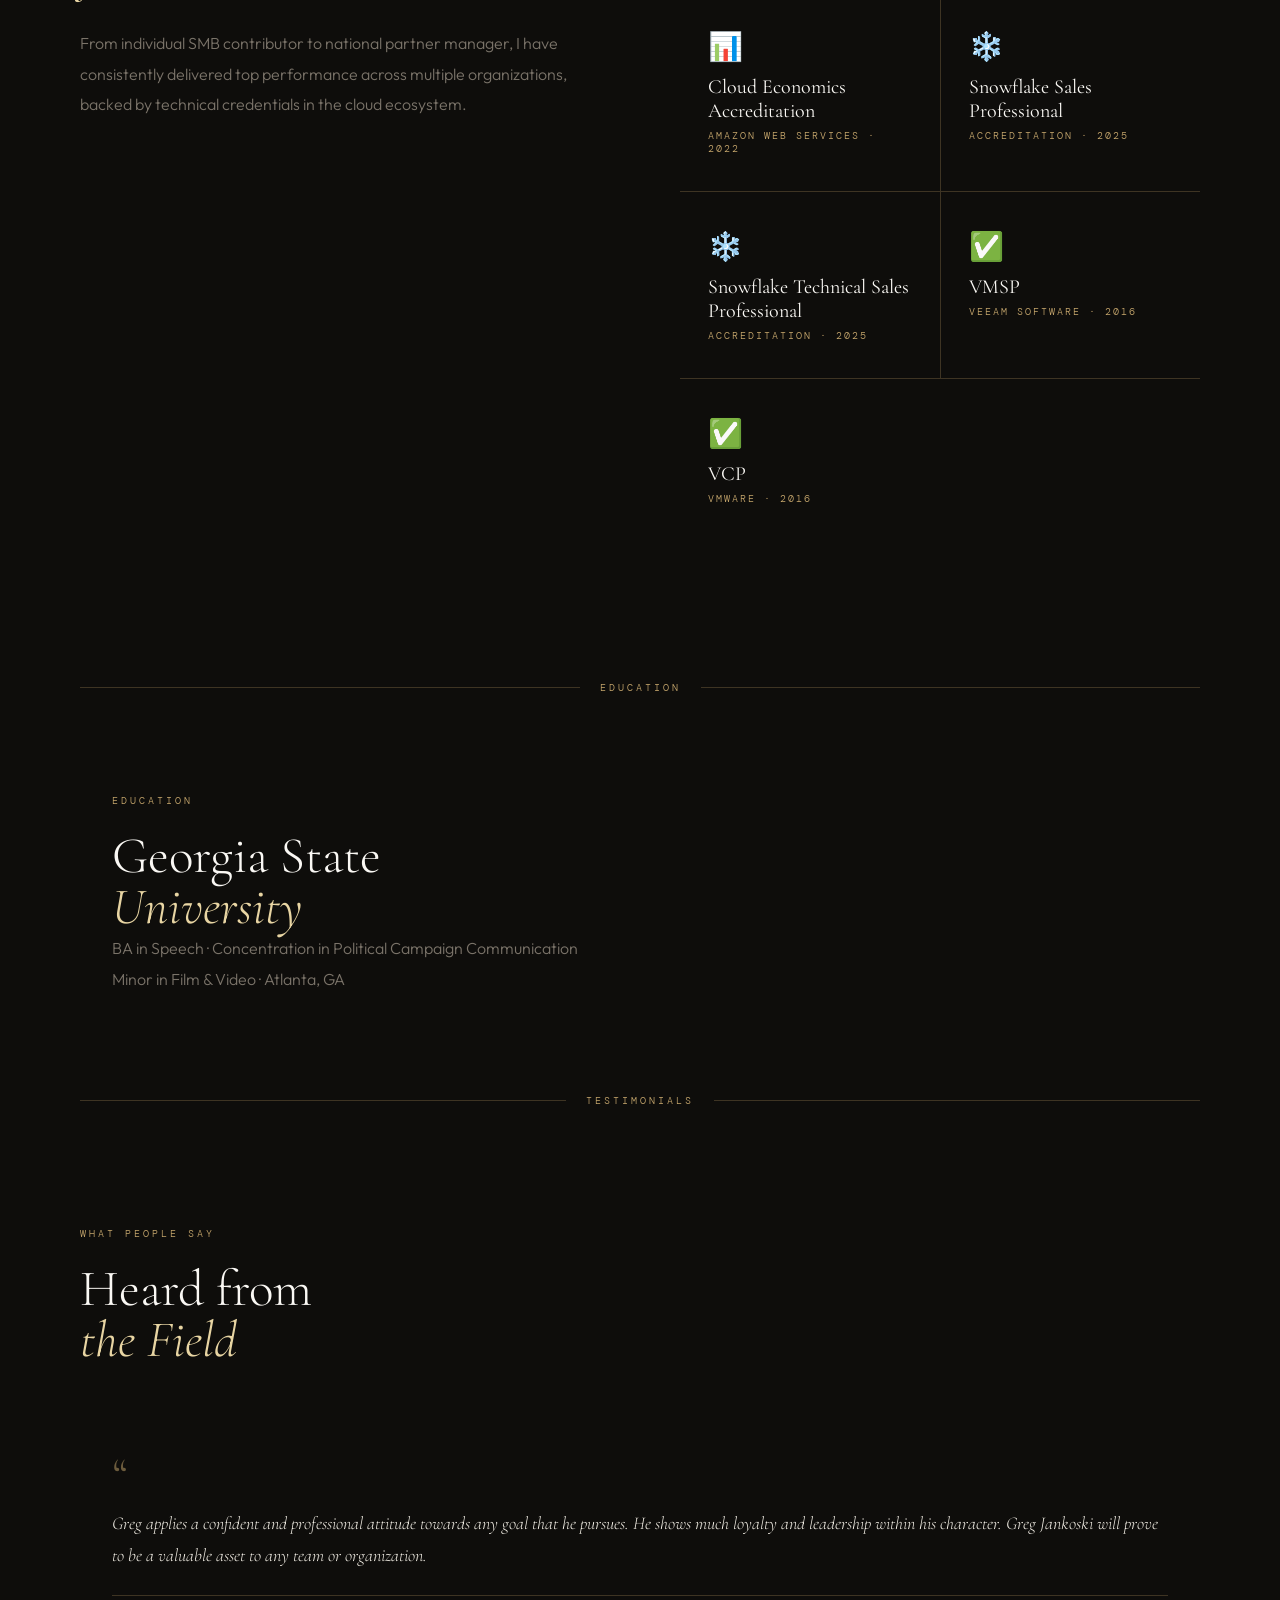
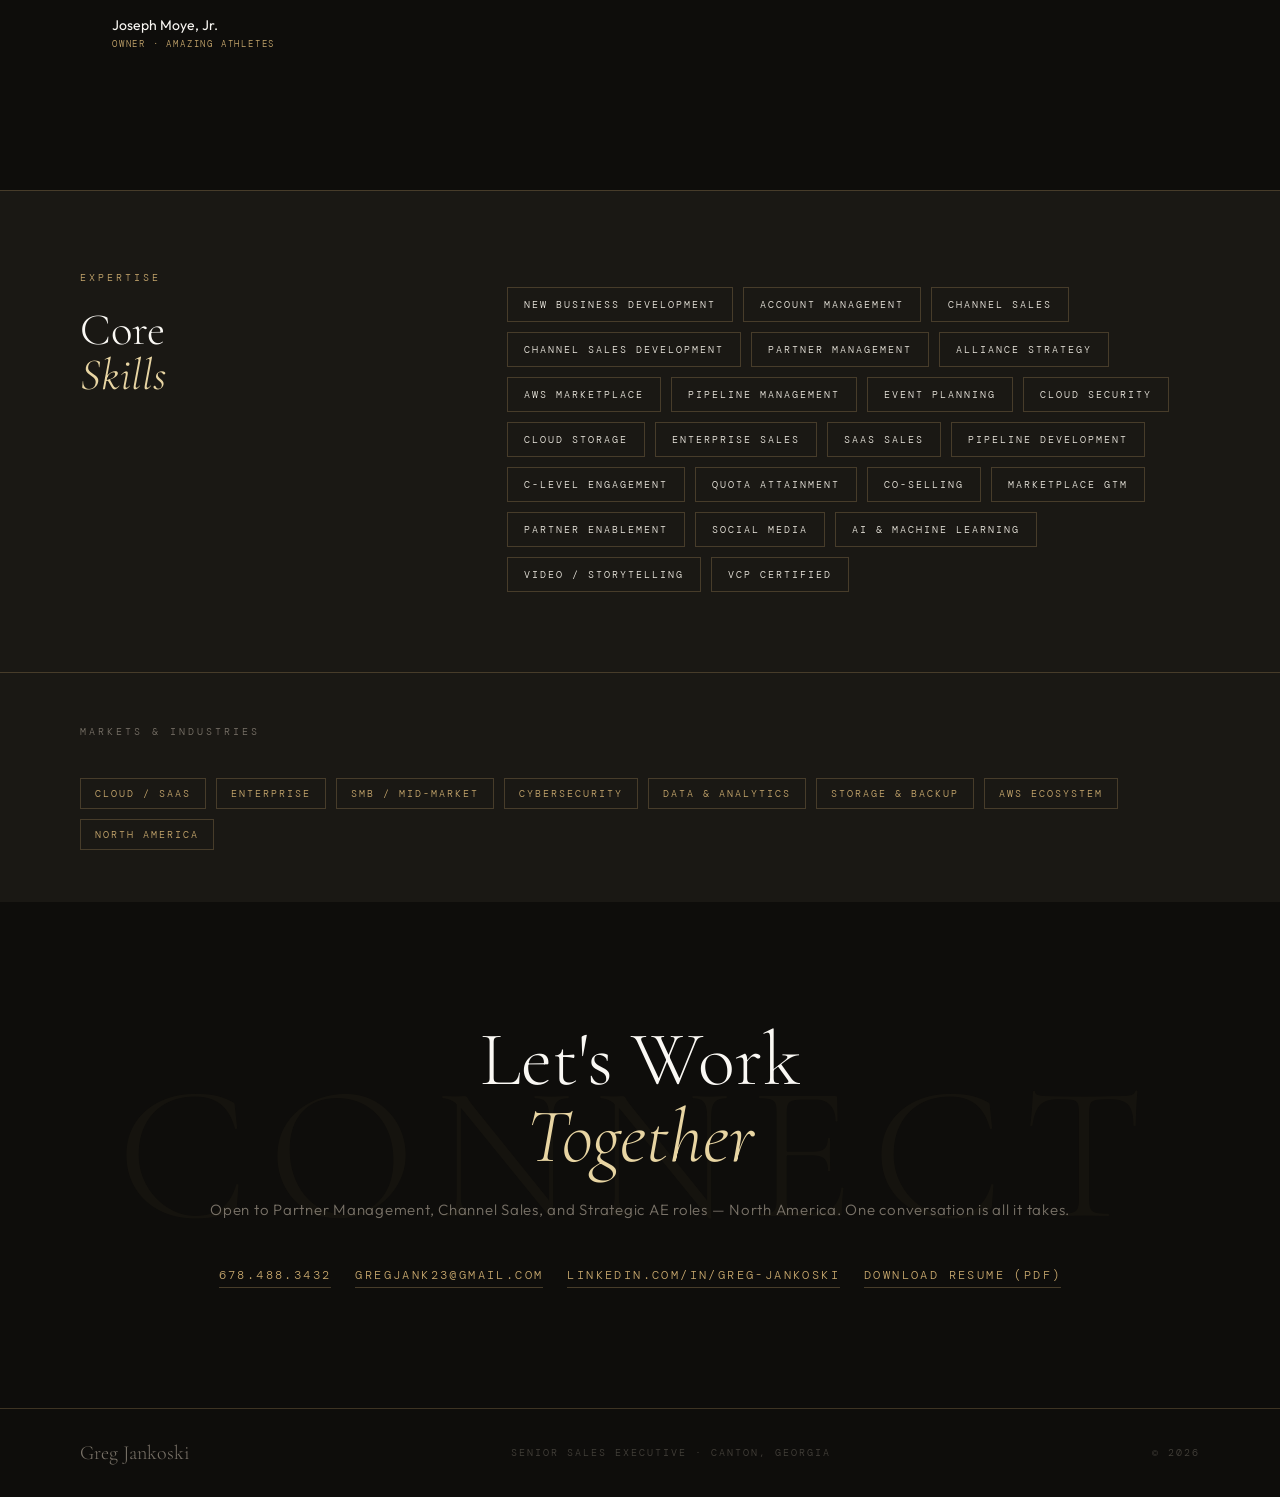
==== commit 73ed7af0: "Align resume updates and education section" ====
--- a/index.html
+++ b/index.html
@@ -30,7 +30,7 @@
         <span class="impact-chip-label">Comcast AWS Marketplace Listing</span>
       </div>
       <div class="impact-chip">
-        <span class="impact-chip-num">9</span>
+        <span class="impact-chip-num">10</span>
         <span class="impact-chip-label">Cloud Marketplace Listings</span>
       </div>
     </div>
@@ -297,7 +297,7 @@
 <section class="experience">
   <div class="exp-header">
     <h2 class="section-title">Career<br><em>Highlights</em></h2>
-    <span class="exp-count">04 companies · 10+ years</span>
+    <span class="exp-count">04 companies · 12+ years</span>
   </div>
 
   <div class="timeline">
@@ -313,6 +313,8 @@
         <li>I generated $350K+ in Snowflake co-sell revenue in 2025 across East Coast partner accounts.</li>
         <li>I launched 3 published Snowflake Marketplace offerings and built 10 publishable customer references to support pipeline growth.</li>
         <li>I converted those outcomes into multiple deal registrations while helping drive Premier Services Partner status in the Snowflake Partner Network.</li>
+        <li>I hosted partner events in Atlanta and New York, including NFL and NBA outings, dinners, and happy hours.</li>
+        <li>I attended Snowflake Sales Kickoff and multiple Snowflake Summits nationwide.</li>
       </ul>
     </div>
 
@@ -324,7 +326,7 @@
       <div class="timeline-role">Global Partner Development Manager</div>
       <div class="timeline-company">Amazon Web Services (AWS)</div>
       <ul class="timeline-achievements">
-        <li>I managed global partnerships with enterprise-level corporations including Comcast, AMD, and Nasuni.</li>
+        <li>I boosted global enterprise partner revenue for Comcast, AMD, and Nasuni by evangelizing value, building pipeline, and running KPI-based business reviews.</li>
         <li>I enabled Comcast's first AWS Marketplace listing by introducing an innovative DataBee solution, a landmark first for the partnership.</li>
         <li>I won the AWSome Award (2024) by stepping in for an absent teammate, including participating in an onstage panel at the partner SKO.</li>
         <li>I co-authored 2 of 3 published APN blog posts, exponentially increasing customer and internal AWS outreach.</li>
@@ -334,7 +336,7 @@
     <div class="timeline-item">
       <div class="timeline-meta">
         <img src="[data-uri]" alt="Flexera" class="company-logo">
-        <span class="timeline-date">2021 – 2022</span>
+        <span class="timeline-date">2020 – 2021</span>
       </div>
       <div class="timeline-role">Global Alliance Manager</div>
       <div class="timeline-company">Flexera</div>
@@ -347,12 +349,13 @@
     <div class="timeline-item">
       <div class="timeline-meta">
         <img src="[data-uri]" alt="Veeam" class="company-logo">
-        <span class="timeline-date">2014 – 2021</span>
+        <span class="timeline-date">2014 – 2020</span>
       </div>
       <div class="timeline-role">Multiple Roles (7 yrs)</div>
       <div class="timeline-company">Veeam Software</div>
       <ul class="timeline-achievements">
-        <li>As a Commercial AE, I closed $810K with AT&T, $380K with Kubota, and $250K with Brinks, ranking 2nd in North America in 2020.</li>
+        <li>As a Commercial AE, I consistently surpassed annual quotas, ranking 3rd in 2019 and 2nd in North America in 2020.</li>
+        <li>I closed $810K with AT&T, $380K with Kubota, and $250K with Brinks.</li>
         <li>As National Partner Manager, I achieved 110% of a $4.1M quota, earning Americas Channel MVP and President's Club in 2017.</li>
         <li>As SMB Representative: ranked #1 in North America at 135% of $1.1M goal (Q2 & Q3, 2016), earned Individual Champion.</li>
         <li>I was promoted to Senior Inside Sales Associate within 8 months of joining, consistently exceeding KPIs week after week.</li>
@@ -411,6 +414,11 @@
       <div class="award-org">Technical, Business &amp; APN Co-Sell · 2021–2022</div>
     </div>
     <div class="award-card">
+      <div class="award-icon">📊</div>
+      <div class="award-name">Cloud Economics Accreditation</div>
+      <div class="award-org">Amazon Web Services · 2022</div>
+    </div>
+    <div class="award-card">
       <div class="award-icon">❄️</div>
       <div class="award-name">Snowflake Sales Professional</div>
       <div class="award-org">Accreditation · 2025</div>
@@ -420,6 +428,33 @@
       <div class="award-name">Snowflake Technical Sales Professional</div>
       <div class="award-org">Accreditation · 2025</div>
     </div>
+    <div class="award-card">
+      <div class="award-icon">✅</div>
+      <div class="award-name">VMSP</div>
+      <div class="award-org">Veeam Software · 2016</div>
+    </div>
+    <div class="award-card">
+      <div class="award-icon">✅</div>
+      <div class="award-name">VCP</div>
+      <div class="award-org">VMware · 2016</div>
+    </div>
+  </div>
+</section>
+
+<div class="section-divider">
+  <div class="divider-line"></div>
+  <div class="divider-label">Education</div>
+  <div class="divider-line"></div>
+</div>
+
+<section class="education">
+  <div class="education-inner">
+    <div class="about-label">Education</div>
+    <h2 class="section-title section-title-sm">Georgia State<br><em>University</em></h2>
+    <p class="about-text">
+      BA in Speech · Concentration in Political Campaign Communication<br>
+      Minor in Film &amp; Video · Atlanta, GA
+    </p>
   </div>
 </section>
 
@@ -458,10 +493,15 @@
       <h2 class="section-title section-title-xs">Core<br><em>Skills</em></h2>
     </div>
     <div class="skill-tags">
+      <span class="skill-tag">New Business Development</span>
+      <span class="skill-tag">Account Management</span>
       <span class="skill-tag">Channel Sales</span>
+      <span class="skill-tag">Channel Sales Development</span>
       <span class="skill-tag">Partner Management</span>
       <span class="skill-tag">Alliance Strategy</span>
       <span class="skill-tag">AWS Marketplace</span>
+      <span class="skill-tag">Pipeline Management</span>
+      <span class="skill-tag">Event Planning</span>
       <span class="skill-tag">Cloud Security</span>
       <span class="skill-tag">Cloud Storage</span>
       <span class="skill-tag">Enterprise Sales</span>
@@ -472,6 +512,8 @@
       <span class="skill-tag">Co-Selling</span>
       <span class="skill-tag">Marketplace GTM</span>
       <span class="skill-tag">Partner Enablement</span>
+      <span class="skill-tag">Social Media</span>
+      <span class="skill-tag">AI &amp; Machine Learning</span>
       <span class="skill-tag">Video / Storytelling</span>
       <span class="skill-tag">VCP Certified</span>
     </div>
@@ -508,6 +550,7 @@
   </div>
   <p class="contact-sub">Open to Partner Management, Channel Sales, and Strategic AE roles — North America. One conversation is all it takes.</p>
   <div class="contact-links">
+    <a href="tel:6784883432" class="contact-link">678.488.3432</a>
     <a href="mailto:gregjank23@gmail.com" class="contact-link">gregjank23@gmail.com</a>
     <a href="https://www.linkedin.com/in/greg-jankoski" target="_blank" rel="noopener" class="contact-link">linkedin.com/in/greg-jankoski</a>
     <a href="Greg%20Jankoski%20Senior%20Sales%20Executive%20Resume.pdf" download target="_blank" rel="noopener noreferrer" onclick="window.open(this.href, '_blank', 'noopener,noreferrer')" class="contact-link">Download Resume (PDF)</a>
--- a/styles.css
+++ b/styles.css
@@ -419,6 +419,9 @@
     gap: 1px;
     background: var(--border);
   }
+  .awards-grid .award-card:last-child:nth-child(odd) {
+    grid-column: span 2;
+  }
   .award-card {
     background: var(--dark);
     padding: 36px 28px;
@@ -443,6 +446,15 @@
     letter-spacing: 0.2em;
     color: var(--gold);
     text-transform: uppercase;
+  }
+
+  /* ── EDUCATION ── */
+  .education {
+    padding: 80px 80px;
+  }
+  .education-inner {
+    margin-left: 32px;
+    max-width: 720px;
   }
 
   /* ── SKILLS ── */
